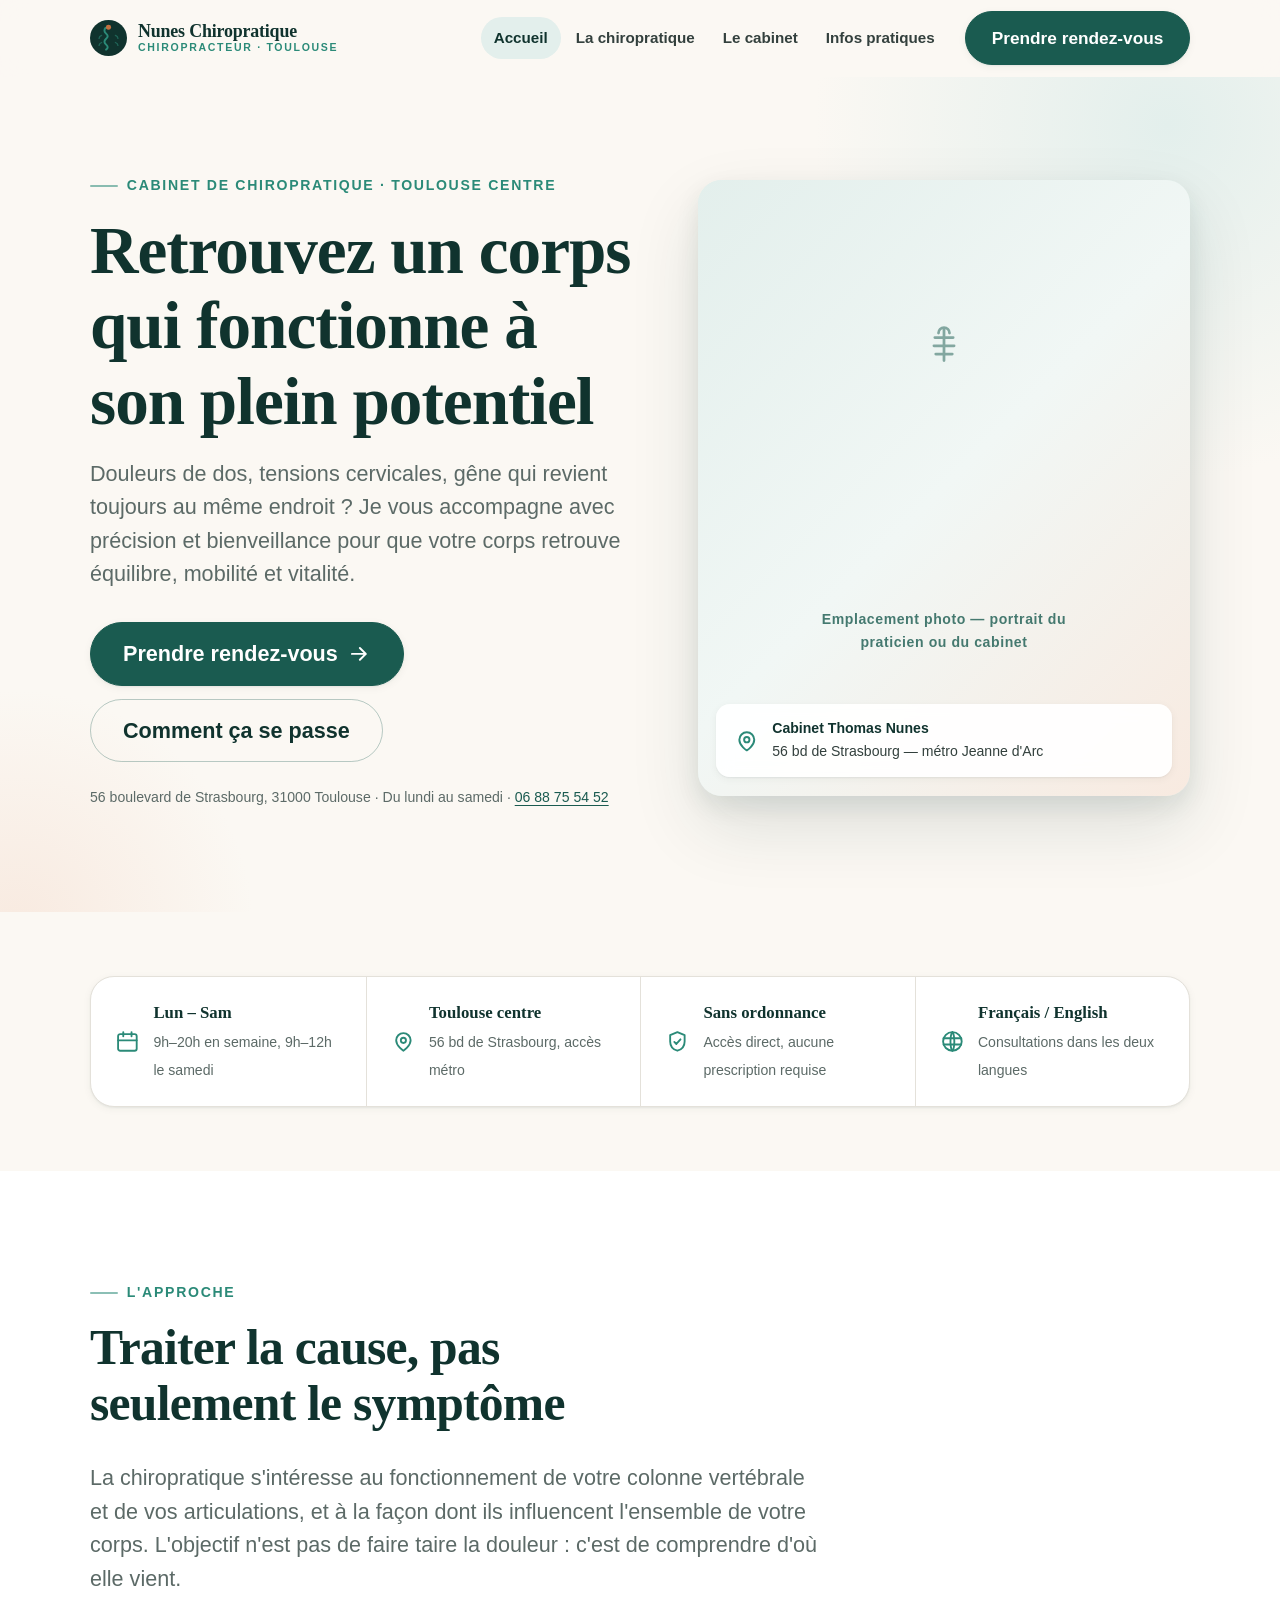
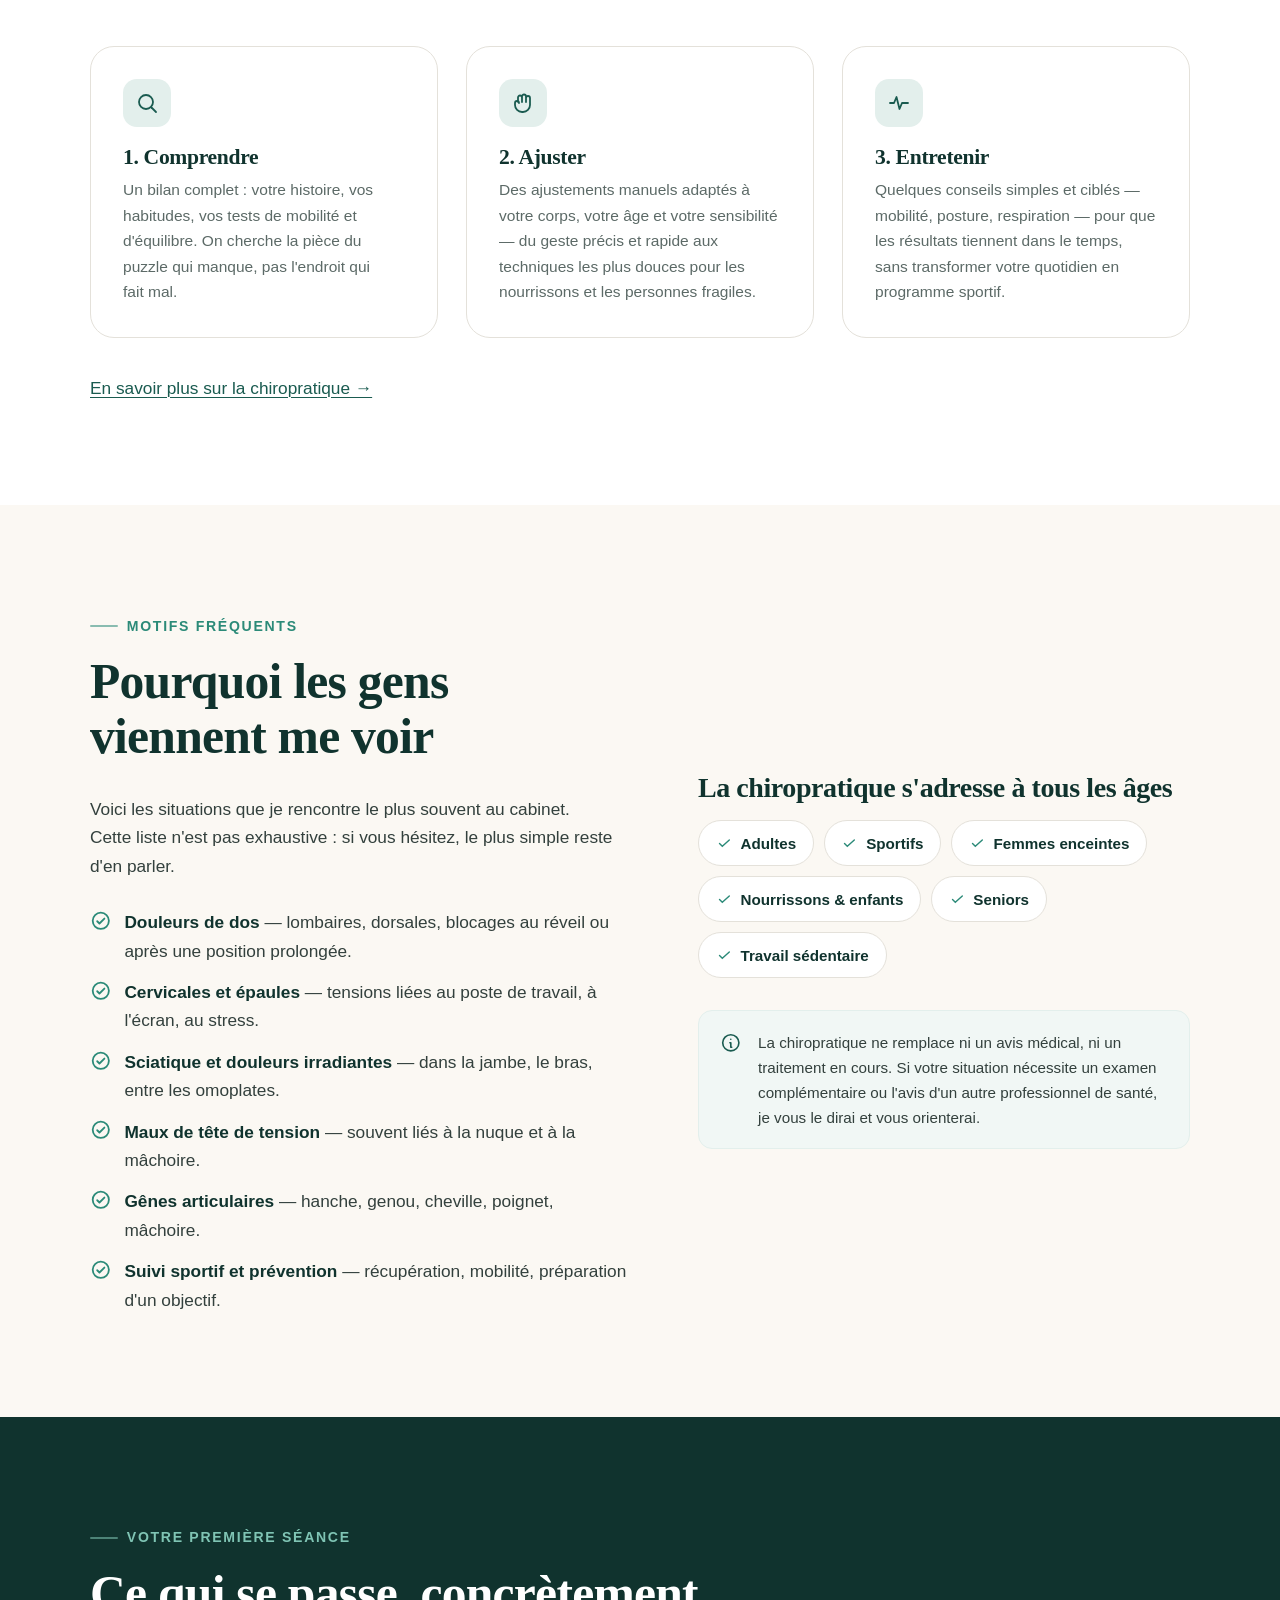
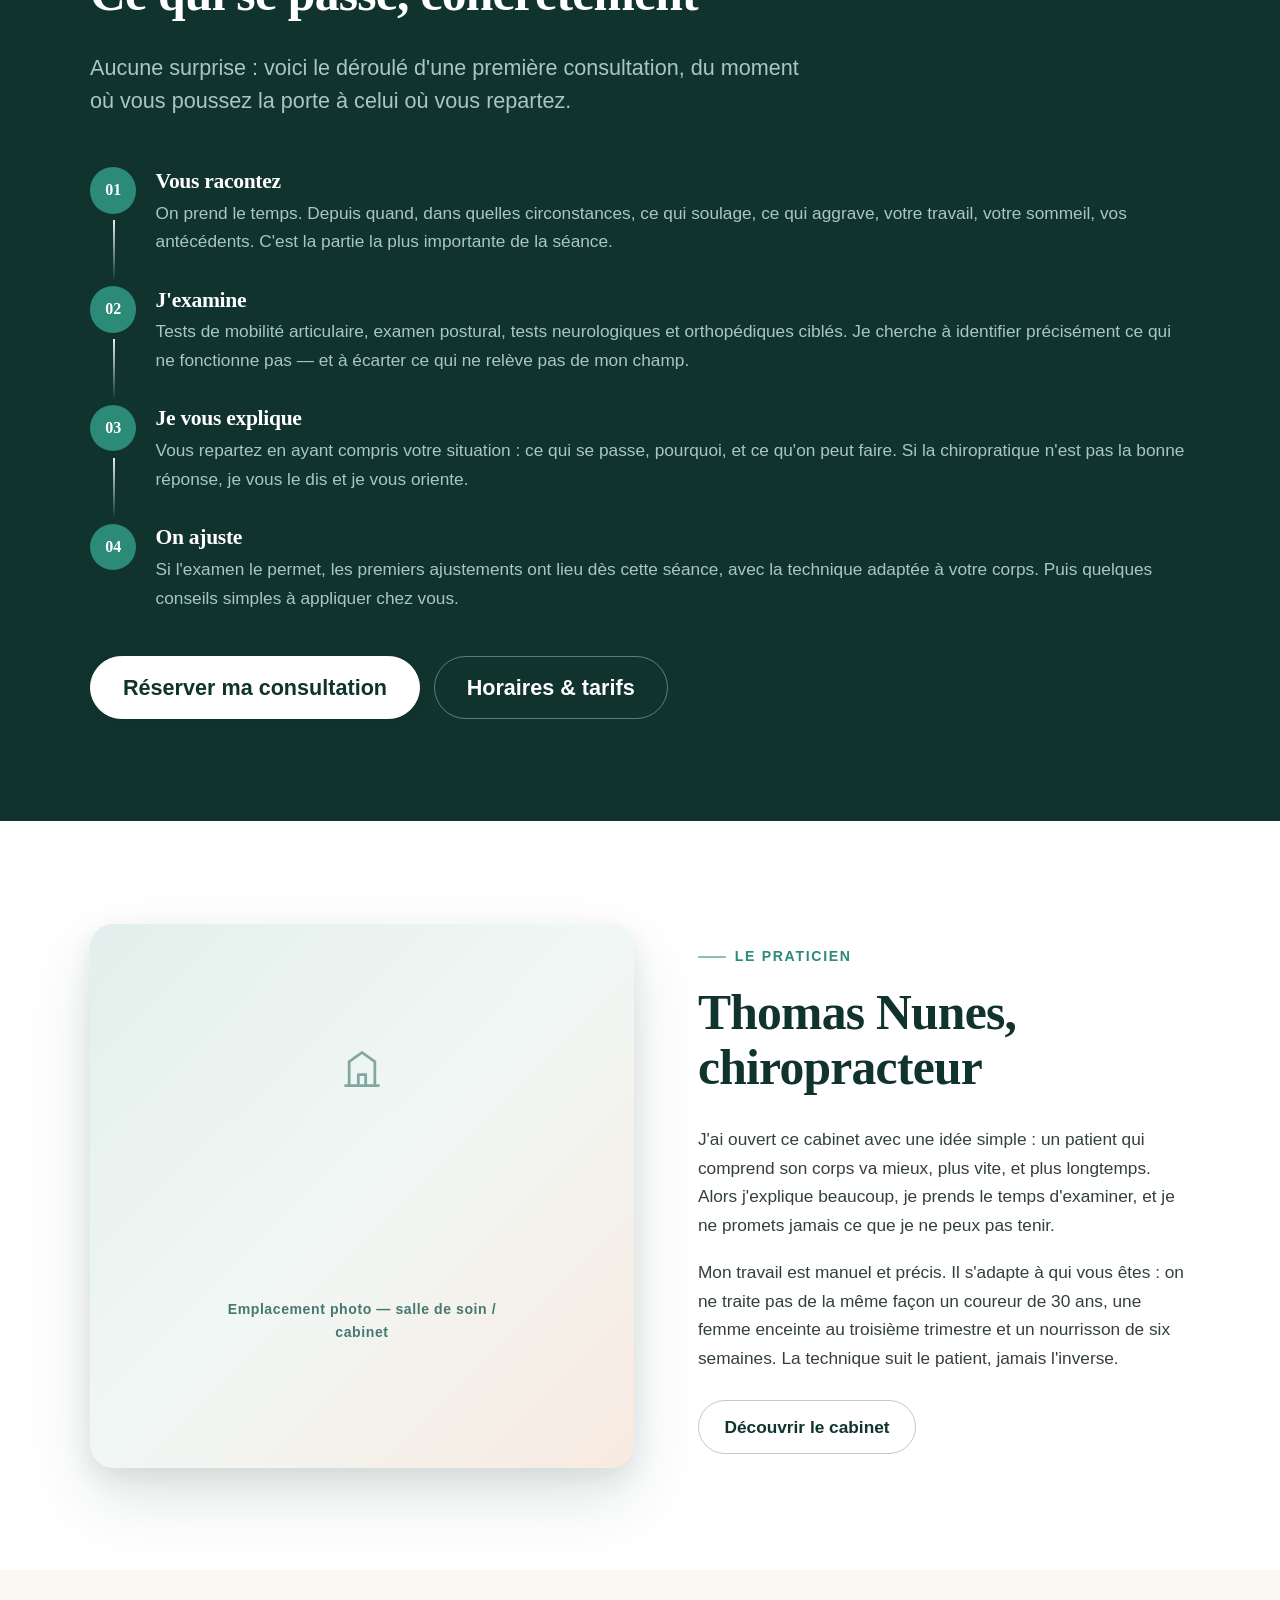
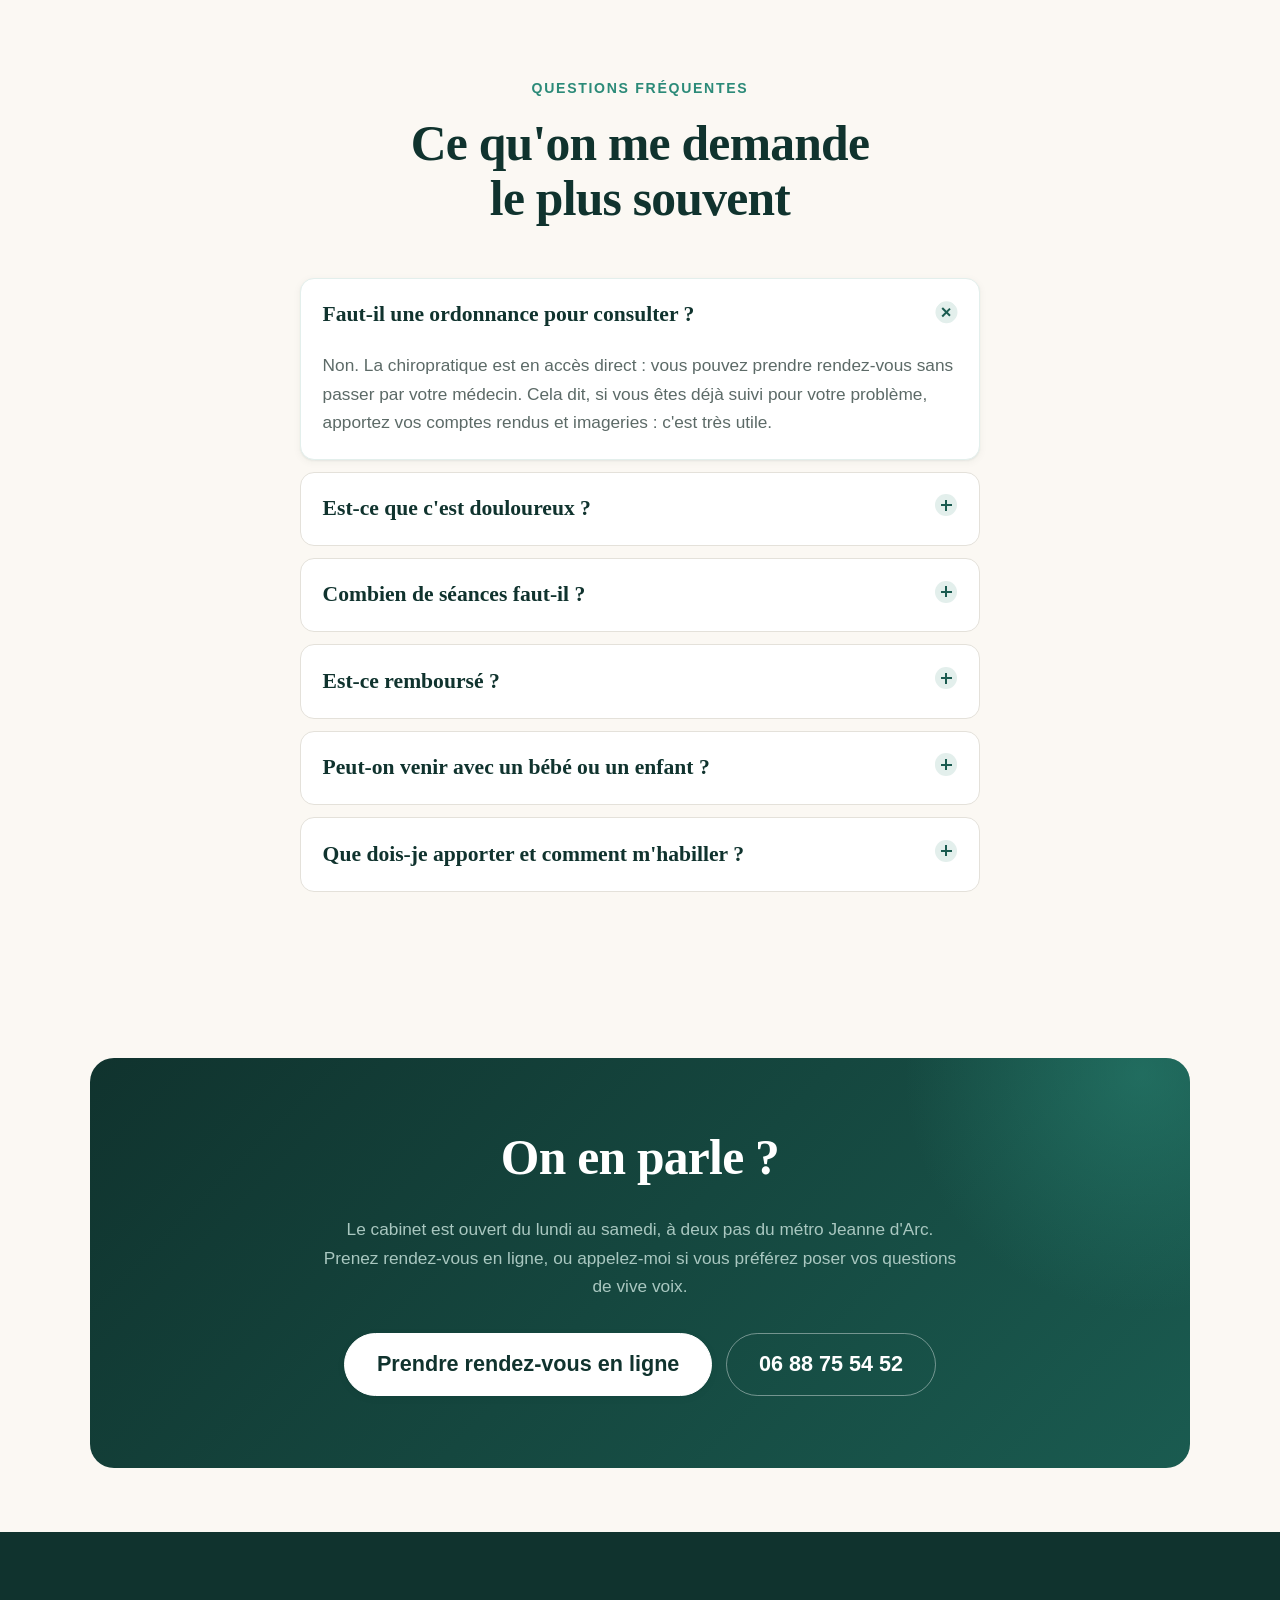
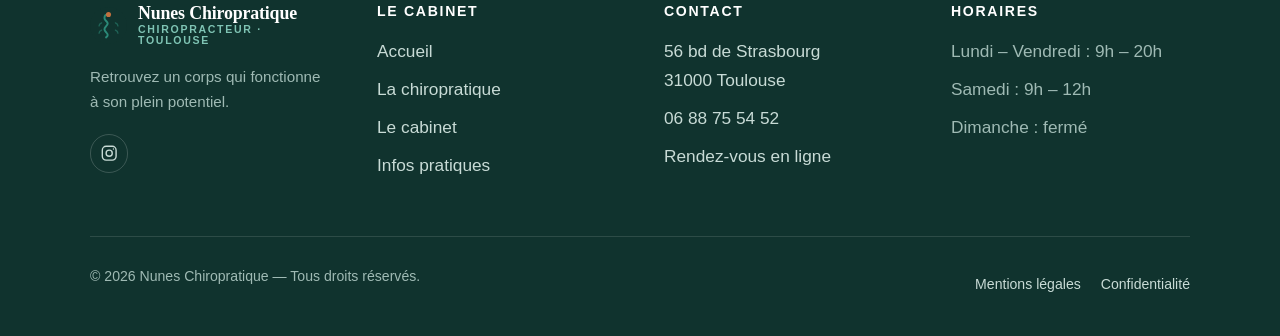
==== index.html @ 00eef047 "Fusionne le site vitrine et le tunnel de vente en un site unique Regroupe nuneschiropratique.fr (Wor" ====
<!DOCTYPE html>
<html lang="fr">
<head>
<meta charset="utf-8">
<meta name="viewport" content="width=device-width, initial-scale=1">
<title>Chiropracteur à Toulouse — Thomas Nunes | Nunes Chiropratique</title>
<meta name="description" content="Cabinet de chiropratique de Thomas Nunes, 56 boulevard de Strasbourg à Toulouse. Prise en charge du dos, du cou et des douleurs articulaires, avec précision et bienveillance. Rendez-vous du lundi au samedi.">
<link rel="canonical" href="https://nuneschiropratique.fr/">
<meta name="theme-color" content="#10332E">
<link rel="icon" href="/assets/img/favicon.svg" type="image/svg+xml">
<meta property="og:type" content="website">
<meta property="og:locale" content="fr_FR">
<meta property="og:site_name" content="Nunes Chiropratique">
<meta property="og:title" content="Chiropracteur à Toulouse — Thomas Nunes">
<meta property="og:description" content="Retrouvez un corps qui fonctionne à son plein potentiel. Cabinet de chiropratique à Toulouse, 56 boulevard de Strasbourg.">
<meta property="og:url" content="https://nuneschiropratique.fr/">
<link rel="stylesheet" href="/assets/css/site.css">
</head>
<body>
<a class="skip-link" href="#contenu">Aller au contenu</a>

<!-- ======================= EN-TETE (identique sur toutes les pages vitrine) ======================= -->
<header class="site-header">
  <div class="wrap site-header__inner">
    <a class="brand" href="/">
      <img class="brand__mark" src="/assets/img/logo.svg" alt="" width="37" height="37">
      <span class="brand__text">
        <span class="brand__name">Nunes Chiropratique</span>
        <span class="brand__role">Chiropracteur · Toulouse</span>
      </span>
    </a>

    <button class="nav-toggle" type="button" aria-expanded="false" aria-controls="nav-principal">
      <span class="nav-toggle__bars" aria-hidden="true"><span></span><span></span><span></span></span>
      Menu
    </button>

    <nav class="nav" id="nav-principal" aria-label="Navigation principale">
      <ul class="nav__list">
        <li><a class="nav__link" href="/" aria-current="page">Accueil</a></li>
        <li><a class="nav__link" href="/la-chiropratique/">La chiropratique</a></li>
        <li><a class="nav__link" href="/le-cabinet/">Le cabinet</a></li>
        <li><a class="nav__link" href="/infos-pratiques/">Infos pratiques</a></li>
      </ul>
      <a class="btn" href="https://www.doctolib.fr/chiropracteur/toulouse/thomas-nunes" target="_blank" rel="noopener">
        Prendre rendez-vous
      </a>
    </nav>
  </div>
</header>

<main id="contenu">

  <!-- ======================= HERO ======================= -->
  <section class="hero">
    <div class="wrap split">
      <div>
        <p class="eyebrow">Cabinet de chiropratique · Toulouse centre</p>
        <h1>Retrouvez un corps qui fonctionne à son plein potentiel</h1>
        <p class="lede">
          Douleurs de dos, tensions cervicales, gêne qui revient toujours au même endroit&nbsp;?
          Je vous accompagne avec précision et bienveillance pour que votre corps retrouve
          équilibre, mobilité et vitalité.
        </p>
        <div class="btn-row">
          <a class="btn btn--lg" href="https://www.doctolib.fr/chiropracteur/toulouse/thomas-nunes" target="_blank" rel="noopener">
            Prendre rendez-vous
            <svg viewBox="0 0 24 24" fill="none" stroke="currentColor" stroke-width="2" stroke-linecap="round" stroke-linejoin="round" aria-hidden="true"><path d="M5 12h14M13 6l6 6-6 6"/></svg>
          </a>
          <a class="btn btn--ghost btn--lg" href="#deroulement">Comment ça se passe</a>
        </div>
        <p style="margin-top:1.5rem;font-size:var(--step--1);color:var(--ink-500)">
          56&nbsp;boulevard de Strasbourg, 31000 Toulouse · Du lundi au samedi ·
          <a href="tel:+33688755452">06&nbsp;88&nbsp;75&nbsp;54&nbsp;52</a>
        </p>
      </div>

      <div class="hero__figure reveal">
        <!-- REMPLACER : photo du praticien ou du cabinet (format portrait 4/5, ~1000x1250px)
             <img src="/assets/img/thomas-nunes.jpg" alt="Thomas Nunes, chiropracteur à Toulouse" width="1000" height="1250"> -->
        <div class="ph">
          <svg viewBox="0 0 24 24" fill="none" stroke="currentColor" stroke-width="1.5" stroke-linecap="round" aria-hidden="true"><path d="M12 3v18M12 3a3 3 0 0 1 3 3M12 3a3 3 0 0 0-3 3M7 8.5h10M6.5 13h11M7.5 17.5h9"/></svg>
          <span>Emplacement photo — portrait du praticien ou du cabinet</span>
        </div>
        <div class="hero__badge">
          <svg viewBox="0 0 24 24" fill="none" stroke="currentColor" stroke-width="1.8" stroke-linecap="round" stroke-linejoin="round" aria-hidden="true"><path d="M12 21s-7-4.35-7-10a7 7 0 0 1 14 0c0 5.65-7 10-7 10z"/><circle cx="12" cy="11" r="2.5"/></svg>
          <span><strong>Cabinet Thomas Nunes</strong>56 bd de Strasbourg — métro Jeanne d'Arc</span>
        </div>
      </div>
    </div>
  </section>

  <!-- ======================= BANDEAU DE CONFIANCE ======================= -->
  <section class="section section--tight">
    <div class="wrap">
      <ul class="trust reveal">
        <li>
          <svg viewBox="0 0 24 24" fill="none" stroke="currentColor" stroke-width="1.8" stroke-linecap="round" stroke-linejoin="round" aria-hidden="true"><rect x="3" y="5" width="18" height="16" rx="2"/><path d="M8 3v4M16 3v4M3 11h18"/></svg>
          <div><b>Lun – Sam</b><span>9h–20h en semaine, 9h–12h le samedi</span></div>
        </li>
        <li>
          <svg viewBox="0 0 24 24" fill="none" stroke="currentColor" stroke-width="1.8" stroke-linecap="round" stroke-linejoin="round" aria-hidden="true"><path d="M12 21s-7-4.35-7-10a7 7 0 0 1 14 0c0 5.65-7 10-7 10z"/><circle cx="12" cy="11" r="2.5"/></svg>
          <div><b>Toulouse centre</b><span>56 bd de Strasbourg, accès métro</span></div>
        </li>
        <li>
          <svg viewBox="0 0 24 24" fill="none" stroke="currentColor" stroke-width="1.8" stroke-linecap="round" stroke-linejoin="round" aria-hidden="true"><path d="M12 3l7 3v6c0 4.5-3 7.8-7 9-4-1.2-7-4.5-7-9V6l7-3z"/><path d="M9 12.5l2 2 4-4.5"/></svg>
          <div><b>Sans ordonnance</b><span>Accès direct, aucune prescription requise</span></div>
        </li>
        <li>
          <svg viewBox="0 0 24 24" fill="none" stroke="currentColor" stroke-width="1.8" stroke-linecap="round" stroke-linejoin="round" aria-hidden="true"><circle cx="12" cy="12" r="9"/><path d="M3.5 9h17M3.5 15h17M12 3c2.5 3 2.5 15 0 18M12 3c-2.5 3-2.5 15 0 18"/></svg>
          <div><b>Français / English</b><span>Consultations dans les deux langues</span></div>
        </li>
      </ul>
    </div>
  </section>

  <!-- ======================= LA CHIROPRATIQUE ======================= -->
  <section class="section section--white">
    <div class="wrap">
      <div class="section-head">
        <p class="eyebrow">L'approche</p>
        <h2>Traiter la cause, pas seulement le symptôme</h2>
        <p class="lede">
          La chiropratique s'intéresse au fonctionnement de votre colonne vertébrale et de vos
          articulations, et à la façon dont ils influencent l'ensemble de votre corps. L'objectif
          n'est pas de faire taire la douleur&nbsp;: c'est de comprendre d'où elle vient.
        </p>
      </div>

      <div class="grid grid--3">
        <article class="card reveal">
          <div class="card__icon">
            <svg viewBox="0 0 24 24" fill="none" stroke="currentColor" stroke-width="1.8" stroke-linecap="round" stroke-linejoin="round" aria-hidden="true"><circle cx="11" cy="11" r="7"/><path d="M16.5 16.5L21 21"/></svg>
          </div>
          <h3>1. Comprendre</h3>
          <p>
            Un bilan complet&nbsp;: votre histoire, vos habitudes, vos tests de mobilité et
            d'équilibre. On cherche la pièce du puzzle qui manque, pas l'endroit qui fait mal.
          </p>
        </article>

        <article class="card reveal">
          <div class="card__icon">
            <svg viewBox="0 0 24 24" fill="none" stroke="currentColor" stroke-width="1.8" stroke-linecap="round" stroke-linejoin="round" aria-hidden="true"><path d="M7 11V6.5a2 2 0 0 1 4 0V11M11 11V5.5a2 2 0 0 1 4 0V11M15 11V7a2 2 0 0 1 4 0v7a7 7 0 0 1-7 7h-1a7 7 0 0 1-7-7v-2a2 2 0 0 1 4 0"/></svg>
          </div>
          <h3>2. Ajuster</h3>
          <p>
            Des ajustements manuels adaptés à votre corps, votre âge et votre sensibilité —
            du geste précis et rapide aux techniques les plus douces pour les nourrissons
            et les personnes fragiles.
          </p>
        </article>

        <article class="card reveal">
          <div class="card__icon">
            <svg viewBox="0 0 24 24" fill="none" stroke="currentColor" stroke-width="1.8" stroke-linecap="round" stroke-linejoin="round" aria-hidden="true"><path d="M3 12h4l2.5-6 3 12 2.5-6h6"/></svg>
          </div>
          <h3>3. Entretenir</h3>
          <p>
            Quelques conseils simples et ciblés — mobilité, posture, respiration — pour que les
            résultats tiennent dans le temps, sans transformer votre quotidien en programme sportif.
          </p>
        </article>
      </div>

      <p style="margin-top:2.25rem">
        <a href="/la-chiropratique/">En savoir plus sur la chiropratique →</a>
      </p>
    </div>
  </section>

  <!-- ======================= MOTIFS DE CONSULTATION ======================= -->
  <section class="section">
    <div class="wrap split">
      <div>
        <p class="eyebrow">Motifs fréquents</p>
        <h2>Pourquoi les gens viennent me voir</h2>
        <p>
          Voici les situations que je rencontre le plus souvent au cabinet. Cette liste n'est pas
          exhaustive&nbsp;: si vous hésitez, le plus simple reste d'en parler.
        </p>
        <ul class="checks" style="margin-top:1.75rem">
          <li>
            <svg viewBox="0 0 24 24" fill="none" stroke="currentColor" stroke-width="2" stroke-linecap="round" stroke-linejoin="round" aria-hidden="true"><circle cx="12" cy="12" r="9"/><path d="M8 12.5l2.5 2.5L16 9.5"/></svg>
            <span><strong>Douleurs de dos</strong> — lombaires, dorsales, blocages au réveil ou après une position prolongée.</span>
          </li>
          <li>
            <svg viewBox="0 0 24 24" fill="none" stroke="currentColor" stroke-width="2" stroke-linecap="round" stroke-linejoin="round" aria-hidden="true"><circle cx="12" cy="12" r="9"/><path d="M8 12.5l2.5 2.5L16 9.5"/></svg>
            <span><strong>Cervicales et épaules</strong> — tensions liées au poste de travail, à l'écran, au stress.</span>
          </li>
          <li>
            <svg viewBox="0 0 24 24" fill="none" stroke="currentColor" stroke-width="2" stroke-linecap="round" stroke-linejoin="round" aria-hidden="true"><circle cx="12" cy="12" r="9"/><path d="M8 12.5l2.5 2.5L16 9.5"/></svg>
            <span><strong>Sciatique et douleurs irradiantes</strong> — dans la jambe, le bras, entre les omoplates.</span>
          </li>
          <li>
            <svg viewBox="0 0 24 24" fill="none" stroke="currentColor" stroke-width="2" stroke-linecap="round" stroke-linejoin="round" aria-hidden="true"><circle cx="12" cy="12" r="9"/><path d="M8 12.5l2.5 2.5L16 9.5"/></svg>
            <span><strong>Maux de tête de tension</strong> — souvent liés à la nuque et à la mâchoire.</span>
          </li>
          <li>
            <svg viewBox="0 0 24 24" fill="none" stroke="currentColor" stroke-width="2" stroke-linecap="round" stroke-linejoin="round" aria-hidden="true"><circle cx="12" cy="12" r="9"/><path d="M8 12.5l2.5 2.5L16 9.5"/></svg>
            <span><strong>Gênes articulaires</strong> — hanche, genou, cheville, poignet, mâchoire.</span>
          </li>
          <li>
            <svg viewBox="0 0 24 24" fill="none" stroke="currentColor" stroke-width="2" stroke-linecap="round" stroke-linejoin="round" aria-hidden="true"><circle cx="12" cy="12" r="9"/><path d="M8 12.5l2.5 2.5L16 9.5"/></svg>
            <span><strong>Suivi sportif et prévention</strong> — récupération, mobilité, préparation d'un objectif.</span>
          </li>
        </ul>
      </div>

      <div>
        <h3>La chiropratique s'adresse à tous les âges</h3>
        <ul class="pills" style="margin-bottom:2rem">
          <li><svg viewBox="0 0 24 24" fill="none" stroke="currentColor" stroke-width="2" stroke-linecap="round" aria-hidden="true"><path d="M5 12l4 4L19 7"/></svg>Adultes</li>
          <li><svg viewBox="0 0 24 24" fill="none" stroke="currentColor" stroke-width="2" stroke-linecap="round" aria-hidden="true"><path d="M5 12l4 4L19 7"/></svg>Sportifs</li>
          <li><svg viewBox="0 0 24 24" fill="none" stroke="currentColor" stroke-width="2" stroke-linecap="round" aria-hidden="true"><path d="M5 12l4 4L19 7"/></svg>Femmes enceintes</li>
          <li><svg viewBox="0 0 24 24" fill="none" stroke="currentColor" stroke-width="2" stroke-linecap="round" aria-hidden="true"><path d="M5 12l4 4L19 7"/></svg>Nourrissons &amp; enfants</li>
          <li><svg viewBox="0 0 24 24" fill="none" stroke="currentColor" stroke-width="2" stroke-linecap="round" aria-hidden="true"><path d="M5 12l4 4L19 7"/></svg>Seniors</li>
          <li><svg viewBox="0 0 24 24" fill="none" stroke="currentColor" stroke-width="2" stroke-linecap="round" aria-hidden="true"><path d="M5 12l4 4L19 7"/></svg>Travail sédentaire</li>
        </ul>

        <div class="note">
          <svg viewBox="0 0 24 24" fill="none" stroke="currentColor" stroke-width="1.8" stroke-linecap="round" stroke-linejoin="round" aria-hidden="true"><circle cx="12" cy="12" r="9"/><path d="M12 8h.01M11 12h1v5h1"/></svg>
          <div>
            <p>
              La chiropratique ne remplace ni un avis médical, ni un traitement en cours.
              Si votre situation nécessite un examen complémentaire ou l'avis d'un autre
              professionnel de santé, je vous le dirai et vous orienterai.
            </p>
          </div>
        </div>
      </div>
    </div>
  </section>

  <!-- ======================= DEROULEMENT ======================= -->
  <section class="section section--brand" id="deroulement">
    <div class="wrap">
      <div class="section-head">
        <p class="eyebrow">Votre première séance</p>
        <h2>Ce qui se passe, concrètement</h2>
        <p class="lede">
          Aucune surprise&nbsp;: voici le déroulé d'une première consultation, du moment où vous
          poussez la porte à celui où vous repartez.
        </p>
      </div>

      <ol class="steps reveal">
        <li>
          <h3>Vous racontez</h3>
          <p>
            On prend le temps. Depuis quand, dans quelles circonstances, ce qui soulage, ce qui
            aggrave, votre travail, votre sommeil, vos antécédents. C'est la partie la plus
            importante de la séance.
          </p>
        </li>
        <li>
          <h3>J'examine</h3>
          <p>
            Tests de mobilité articulaire, examen postural, tests neurologiques et
            orthopédiques ciblés. Je cherche à identifier précisément ce qui ne fonctionne pas —
            et à écarter ce qui ne relève pas de mon champ.
          </p>
        </li>
        <li>
          <h3>Je vous explique</h3>
          <p>
            Vous repartez en ayant compris votre situation&nbsp;: ce qui se passe, pourquoi, et
            ce qu'on peut faire. Si la chiropratique n'est pas la bonne réponse, je vous le dis
            et je vous oriente.
          </p>
        </li>
        <li>
          <h3>On ajuste</h3>
          <p>
            Si l'examen le permet, les premiers ajustements ont lieu dès cette séance,
            avec la technique adaptée à votre corps. Puis quelques conseils simples à
            appliquer chez vous.
          </p>
        </li>
      </ol>

      <div class="btn-row" style="margin-top:2.75rem">
        <a class="btn btn--light btn--lg" href="https://www.doctolib.fr/chiropracteur/toulouse/thomas-nunes" target="_blank" rel="noopener">Réserver ma consultation</a>
        <a class="btn btn--ghost btn--lg" href="/infos-pratiques/" style="--btn-fg:#fff;--btn-border:rgba(255,255,255,.35)">Horaires &amp; tarifs</a>
      </div>
    </div>
  </section>

  <!-- ======================= LE PRATICIEN ======================= -->
  <section class="section section--white">
    <div class="wrap split split--reverse">
      <div>
        <p class="eyebrow">Le praticien</p>
        <h2>Thomas Nunes, chiropracteur</h2>
        <p>
          J'ai ouvert ce cabinet avec une idée simple&nbsp;: un patient qui comprend son corps
          va mieux, plus vite, et plus longtemps. Alors j'explique beaucoup, je prends le temps
          d'examiner, et je ne promets jamais ce que je ne peux pas tenir.
        </p>
        <p>
          Mon travail est manuel et précis. Il s'adapte à qui vous êtes&nbsp;: on ne traite pas de
          la même façon un coureur de 30&nbsp;ans, une femme enceinte au troisième trimestre et un
          nourrisson de six semaines. La technique suit le patient, jamais l'inverse.
        </p>
        <!-- A COMPLETER : ajoutez ici votre parcours réel (école, année de diplôme,
             formations complémentaires, spécialisations). Volontairement laissé vide :
             mieux vaut aucune mention qu'une mention approximative. -->
        <div class="btn-row" style="margin-top:1.75rem">
          <a class="btn btn--ghost" href="/le-cabinet/">Découvrir le cabinet</a>
        </div>
      </div>

      <div class="hero__figure reveal" style="aspect-ratio:1/1">
        <!-- REMPLACER : photo du cabinet (format carré, ~1000x1000px) -->
        <div class="ph">
          <svg viewBox="0 0 24 24" fill="none" stroke="currentColor" stroke-width="1.5" stroke-linecap="round" stroke-linejoin="round" aria-hidden="true"><path d="M3 21h18M5 21V8l7-5 7 5v13M10 21v-6h4v6"/></svg>
          <span>Emplacement photo — salle de soin / cabinet</span>
        </div>
      </div>
    </div>
  </section>

  <!--
  ========================================================================
  TEMOIGNAGES — SECTION PRETE, VOLONTAIREMENT DESACTIVEE
  ------------------------------------------------------------------------
  Aucun témoignage n'a été inventé. Pour l'activer :
    1. retirez ce commentaire (la ligne ci-dessus et celle de fermeture) ;
    2. remplacez chaque citation par un avis réel (Doctolib, Google, e-mail
       patient), avec l'accord de la personne et son prénom seul.
  Rappel : publier de faux avis est interdit (art. L121-4 du Code de la
  consommation) et sanctionné par la DGCCRF.
  ========================================================================
  <section class="section section--soft">
    <div class="wrap">
      <div class="section-head section-head--center">
        <p class="eyebrow">Ils en parlent</p>
        <h2>Ce que disent mes patients</h2>
      </div>
      <div class="grid grid--3">
        <figure class="quote reveal">
          <div class="quote__stars" aria-label="5 étoiles sur 5">
            <svg viewBox="0 0 24 24" fill="currentColor" aria-hidden="true"><path d="M12 2l3 6.5 7 .9-5 4.8 1.2 7L12 17.8 5.8 21.2 7 14.2 2 9.4l7-.9L12 2z"/></svg>
            <svg viewBox="0 0 24 24" fill="currentColor" aria-hidden="true"><path d="M12 2l3 6.5 7 .9-5 4.8 1.2 7L12 17.8 5.8 21.2 7 14.2 2 9.4l7-.9L12 2z"/></svg>
            <svg viewBox="0 0 24 24" fill="currentColor" aria-hidden="true"><path d="M12 2l3 6.5 7 .9-5 4.8 1.2 7L12 17.8 5.8 21.2 7 14.2 2 9.4l7-.9L12 2z"/></svg>
            <svg viewBox="0 0 24 24" fill="currentColor" aria-hidden="true"><path d="M12 2l3 6.5 7 .9-5 4.8 1.2 7L12 17.8 5.8 21.2 7 14.2 2 9.4l7-.9L12 2z"/></svg>
            <svg viewBox="0 0 24 24" fill="currentColor" aria-hidden="true"><path d="M12 2l3 6.5 7 .9-5 4.8 1.2 7L12 17.8 5.8 21.2 7 14.2 2 9.4l7-.9L12 2z"/></svg>
          </div>
          <blockquote>Collez ici un avis réel, mot pour mot.</blockquote>
          <figcaption><b>Prénom</b>Motif de consultation</figcaption>
        </figure>
      </div>
    </div>
  </section>
  -->

  <!-- ======================= FAQ ======================= -->
  <section class="section">
    <div class="wrap wrap--narrow">
      <div class="section-head section-head--center">
        <p class="eyebrow">Questions fréquentes</p>
        <h2>Ce qu'on me demande le plus souvent</h2>
      </div>

      <div class="faq" data-accordion>
        <details open>
          <summary>Faut-il une ordonnance pour consulter&nbsp;?</summary>
          <div class="faq__body">
            <p>
              Non. La chiropratique est en accès direct&nbsp;: vous pouvez prendre rendez-vous
              sans passer par votre médecin. Cela dit, si vous êtes déjà suivi pour votre
              problème, apportez vos comptes rendus et imageries&nbsp;: c'est très utile.
            </p>
          </div>
        </details>

        <details>
          <summary>Est-ce que c'est douloureux&nbsp;?</summary>
          <div class="faq__body">
            <p>
              Un ajustement n'est pas censé être douloureux. Le «&nbsp;craquement&nbsp;» que
              certains entendent est un phénomène gazeux articulaire, sans gravité — et il n'est
              pas indispensable&nbsp;: il existe des techniques sans bruit ni mouvement rapide.
            </p>
            <p>
              Dans les 24 à 48&nbsp;heures qui suivent une première séance, il est possible de
              ressentir des courbatures légères, comme après une séance de sport. C'est habituel
              et transitoire.
            </p>
          </div>
        </details>

        <details>
          <summary>Combien de séances faut-il&nbsp;?</summary>
          <div class="faq__body">
            <p>
              Cela dépend entièrement de votre situation&nbsp;: depuis combien de temps le
              problème est là, sa nature, votre mode de vie. Je préfère vous donner une estimation
              honnête <em>après</em> l'examen plutôt qu'un chiffre avant de vous avoir vu — et je
              vous dirai aussi quand vous n'avez plus besoin de revenir.
            </p>
          </div>
        </details>

        <details>
          <summary>Est-ce remboursé&nbsp;?</summary>
          <div class="faq__body">
            <p>
              Les consultations de chiropratique ne sont pas prises en charge par l'Assurance
              Maladie. En revanche, un grand nombre de mutuelles proposent un forfait annuel pour
              les soins de chiropratique&nbsp;: vérifiez votre contrat, une facture vous sera
              remise à chaque séance.
            </p>
          </div>
        </details>

        <details>
          <summary>Peut-on venir avec un bébé ou un enfant&nbsp;?</summary>
          <div class="faq__body">
            <p>
              Oui. Les techniques employées chez le nourrisson et l'enfant sont très douces —
              une pression comparable à celle que l'on exerce pour tester la maturité d'un fruit.
              Elles n'ont rien à voir avec ce que l'on imagine d'un ajustement chez l'adulte.
            </p>
          </div>
        </details>

        <details>
          <summary>Que dois-je apporter et comment m'habiller&nbsp;?</summary>
          <div class="faq__body">
            <p>
              Une tenue souple et confortable dans laquelle vous pouvez bouger librement. Pensez
              à apporter vos imageries (radios, IRM, scanner) et comptes rendus s'il y en a, ainsi
              que la liste de vos traitements en cours.
            </p>
          </div>
        </details>
      </div>
    </div>
  </section>

  <!-- ======================= CTA FINAL ======================= -->
  <section class="section section--tight">
    <div class="wrap">
      <div class="cta-band reveal">
        <h2>On en parle&nbsp;?</h2>
        <p>
          Le cabinet est ouvert du lundi au samedi, à deux pas du métro Jeanne d'Arc.
          Prenez rendez-vous en ligne, ou appelez-moi si vous préférez poser vos questions
          de vive voix.
        </p>
        <div class="btn-row">
          <a class="btn btn--light btn--lg" href="https://www.doctolib.fr/chiropracteur/toulouse/thomas-nunes" target="_blank" rel="noopener">Prendre rendez-vous en ligne</a>
          <a class="btn btn--ghost btn--lg" href="tel:+33688755452" style="--btn-fg:#fff;--btn-border:rgba(255,255,255,.4)">06 88 75 54 52</a>
        </div>
      </div>
    </div>
  </section>

</main>

<!-- ======================= PIED DE PAGE (identique sur toutes les pages vitrine) ======================= -->
<footer class="site-footer">
  <div class="wrap">
    <div class="footer-grid">
      <div>
        <div class="brand" style="margin-bottom:1.1rem">
          <img class="brand__mark" src="/assets/img/logo.svg" alt="" width="37" height="37">
          <span class="brand__text">
            <span class="brand__name">Nunes Chiropratique</span>
            <span class="brand__role">Chiropracteur · Toulouse</span>
          </span>
        </div>
        <p>Retrouvez un corps qui fonctionne à son plein potentiel.</p>
        <div class="social" style="margin-top:1.25rem">
          <a href="https://www.instagram.com/nuneschiropratique/" target="_blank" rel="noopener" aria-label="Instagram">
            <svg viewBox="0 0 24 24" fill="none" stroke="currentColor" stroke-width="1.8" stroke-linecap="round" aria-hidden="true"><rect x="3" y="3" width="18" height="18" rx="5"/><circle cx="12" cy="12" r="4"/><path d="M17.5 6.5h.01"/></svg>
          </a>
        </div>
      </div>

      <div>
        <h4>Le cabinet</h4>
        <ul>
          <li><a href="/">Accueil</a></li>
          <li><a href="/la-chiropratique/">La chiropratique</a></li>
          <li><a href="/le-cabinet/">Le cabinet</a></li>
          <li><a href="/infos-pratiques/">Infos pratiques</a></li>
        </ul>
      </div>

      <div>
        <h4>Contact</h4>
        <ul>
          <li><a href="https://maps.google.com/?q=56+boulevard+de+Strasbourg+31000+Toulouse" target="_blank" rel="noopener">56 bd de Strasbourg<br>31000 Toulouse</a></li>
          <li><a href="tel:+33688755452">06 88 75 54 52</a></li>
          <li><a href="https://www.doctolib.fr/chiropracteur/toulouse/thomas-nunes" target="_blank" rel="noopener">Rendez-vous en ligne</a></li>
        </ul>
      </div>

      <div>
        <h4>Horaires</h4>
        <ul>
          <li>Lundi – Vendredi&nbsp;: 9h – 20h</li>
          <li>Samedi&nbsp;: 9h – 12h</li>
          <li>Dimanche&nbsp;: fermé</li>
        </ul>
      </div>
    </div>

    <div class="footer-bottom">
      <p>© <span data-year>2026</span> Nunes Chiropratique — Tous droits réservés.</p>
      <ul>
        <li><a href="/mentions-legales/">Mentions légales</a></li>
        <li><a href="/confidentialite/">Confidentialité</a></li>
      </ul>
    </div>
  </div>
</footer>

<script src="/assets/js/site.js" defer></script>

<!-- Donnees structurees : aide Google a afficher adresse, horaires et telephone -->
<script type="application/ld+json">
{
  "@context": "https://schema.org",
  "@type": "Chiropractic",
  "name": "Cabinet Chiropratique Thomas Nunes",
  "url": "https://nuneschiropratique.fr/",
  "image": "https://nuneschiropratique.fr/assets/img/logo.svg",
  "telephone": "+33688755452",
  "priceRange": "€€",
  "address": {
    "@type": "PostalAddress",
    "streetAddress": "56 boulevard de Strasbourg",
    "postalCode": "31000",
    "addressLocality": "Toulouse",
    "addressCountry": "FR"
  },
  "availableLanguage": ["fr", "en"],
  "sameAs": ["https://www.instagram.com/nuneschiropratique/"],
  "openingHoursSpecification": [
    {
      "@type": "OpeningHoursSpecification",
      "dayOfWeek": ["Monday", "Tuesday", "Wednesday", "Thursday", "Friday"],
      "opens": "09:00",
      "closes": "20:00"
    },
    {
      "@type": "OpeningHoursSpecification",
      "dayOfWeek": "Saturday",
      "opens": "09:00",
      "closes": "12:00"
    }
  ]
}
</script>
</body>
</html>
---- assets/css/site.css ----
/* ==========================================================================
   Nunes Chiropratique — Design system
   --------------------------------------------------------------------------
   TOUTES LES COULEURS DE LA MARQUE SONT DEFINIES ICI, DANS :root.
   Pour changer l'identite du site, modifiez uniquement les 4 variables
   marquees "MARQUE" ci-dessous : tout le site (vitrine + tunnel) suit.
   ========================================================================== */

:root {
  /* ---- MARQUE : les 4 couleurs a ajuster ---- */
  --brand-900: #10332E;   /* vert-petrole profond : aplats sombres, footer */
  --brand-700: #1A5B50;   /* vert principal : titres, boutons, liens      */
  --brand-500: #2B8A78;   /* vert clair : survols, accents graphiques     */
  --accent-500: #C2703F;  /* terracotta : CTA secondaires, soulignements  */

  /* ---- Derives (calcules a partir de la marque, ne pas toucher) ---- */
  --brand-100: #E3EFEC;
  --brand-050: #F1F7F5;
  --accent-100: #F8EAE0;

  /* ---- Neutres ---- */
  --ink-900: #111C1A;
  --ink-700: #33403D;
  --ink-500: #5C6A67;
  --ink-300: #97A3A0;
  --line: #E4E1DA;
  --surface: #FFFFFF;
  --surface-alt: #FBF8F3;   /* creme chaude : fond de page */
  --surface-sunk: #F4EFE7;

  /* ---- Typographie ---- */
  --font-display: ui-serif, "Iowan Old Style", "Palatino Linotype", Palatino, Georgia, "Times New Roman", serif;
  --font-body: -apple-system, BlinkMacSystemFont, "Segoe UI", Roboto, "Helvetica Neue", Arial, sans-serif;

  --step--1: clamp(0.83rem, 0.81rem + 0.1vw, 0.88rem);
  --step-0:  clamp(1rem, 0.97rem + 0.15vw, 1.08rem);
  --step-1:  clamp(1.17rem, 1.1rem + 0.35vw, 1.35rem);
  --step-2:  clamp(1.38rem, 1.24rem + 0.68vw, 1.75rem);
  --step-3:  clamp(1.62rem, 1.38rem + 1.2vw, 2.3rem);
  --step-4:  clamp(1.95rem, 1.5rem + 2.2vw, 3.1rem);
  --step-5:  clamp(2.3rem, 1.55rem + 3.6vw, 4.2rem);

  /* ---- Espacements / formes ---- */
  --gutter: clamp(1.15rem, 4vw, 2.5rem);
  --wrap: 1180px;
  --wrap-narrow: 760px;
  --radius: 14px;
  --radius-lg: 24px;
  --radius-pill: 999px;
  --shadow-sm: 0 1px 2px rgba(16, 51, 46, .06), 0 2px 8px rgba(16, 51, 46, .05);
  --shadow-md: 0 4px 12px rgba(16, 51, 46, .07), 0 14px 34px rgba(16, 51, 46, .08);
  --shadow-lg: 0 10px 24px rgba(16, 51, 46, .09), 0 30px 70px rgba(16, 51, 46, .12);
  --ease: cubic-bezier(.22, .61, .36, 1);

  color-scheme: light;
}

/* ==========================================================================
   Base
   ========================================================================== */

*, *::before, *::after { box-sizing: border-box; }

html {
  -webkit-text-size-adjust: 100%;
  scroll-behavior: smooth;
  scroll-padding-top: 6rem;
}

body {
  margin: 0;
  background: var(--surface-alt);
  color: var(--ink-700);
  font-family: var(--font-body);
  font-size: var(--step-0);
  line-height: 1.65;
  -webkit-font-smoothing: antialiased;
  text-rendering: optimizeLegibility;
  overflow-x: hidden;
}

h1, h2, h3, h4 {
  font-family: var(--font-display);
  color: var(--brand-900);
  font-weight: 600;
  line-height: 1.12;
  letter-spacing: -0.015em;
  margin: 0 0 .6em;
  text-wrap: balance;
}

h1 { font-size: var(--step-5); }
h2 { font-size: var(--step-4); }
h3 { font-size: var(--step-2); }
h4 { font-size: var(--step-1); }

p { margin: 0 0 1.1em; text-wrap: pretty; }
p:last-child { margin-bottom: 0; }

a { color: var(--brand-700); text-decoration-thickness: 1px; text-underline-offset: 3px; }
a:hover { color: var(--brand-500); }

img, svg, video { max-width: 100%; height: auto; display: block; }
ul, ol { margin: 0 0 1.1em; padding-left: 1.25em; }
li + li { margin-top: .4em; }
strong { color: var(--brand-900); font-weight: 650; }
hr { border: 0; border-top: 1px solid var(--line); margin: 2.5rem 0; }

:focus-visible {
  outline: 3px solid var(--brand-500);
  outline-offset: 3px;
  border-radius: 4px;
}

::selection { background: var(--brand-100); color: var(--brand-900); }

.skip-link {
  position: absolute; left: 50%; top: 0; transform: translate(-50%, -120%);
  background: var(--brand-900); color: #fff; padding: .7rem 1.2rem;
  border-radius: 0 0 var(--radius) var(--radius); z-index: 200;
  text-decoration: none; font-weight: 600;
}
.skip-link:focus { transform: translate(-50%, 0); color: #fff; }

.visually-hidden {
  position: absolute !important; width: 1px; height: 1px;
  padding: 0; margin: -1px; overflow: hidden;
  clip: rect(0 0 0 0); white-space: nowrap; border: 0;
}

/* ==========================================================================
   Layout
   ========================================================================== */

.wrap { width: 100%; max-width: var(--wrap); margin-inline: auto; padding-inline: var(--gutter); }
.wrap--narrow { max-width: var(--wrap-narrow); }

.section { padding-block: clamp(3.5rem, 8vw, 7rem); }
.section--tight { padding-block: clamp(2.5rem, 5vw, 4rem); }
.section--white { background: var(--surface); }
.section--sunk { background: var(--surface-sunk); }
.section--brand { background: var(--brand-900); color: #D9E7E3; }
.section--brand h2, .section--brand h3 { color: #fff; }
.section--soft { background: var(--brand-050); }

.section-head { max-width: 46rem; margin-bottom: clamp(2rem, 4vw, 3.25rem); }
.section-head--center { margin-inline: auto; text-align: center; }

.eyebrow {
  display: inline-flex; align-items: center; gap: .55rem;
  font-family: var(--font-body);
  font-size: var(--step--1); font-weight: 650;
  letter-spacing: .12em; text-transform: uppercase;
  color: var(--brand-500); margin: 0 0 1rem;
}
.eyebrow::before {
  content: ""; width: 1.75rem; height: 2px; border-radius: 2px;
  background: currentColor; opacity: .55;
}
.section-head--center .eyebrow::before { display: none; }
.section--brand .eyebrow { color: #7FC4B4; }

.lede { font-size: var(--step-1); color: var(--ink-500); line-height: 1.55; }
.section--brand .lede { color: #A9C7C0; }

.grid { display: grid; gap: clamp(1rem, 2.5vw, 1.75rem); }
.grid--2 { grid-template-columns: repeat(auto-fit, minmax(min(100%, 20rem), 1fr)); }
.grid--3 { grid-template-columns: repeat(auto-fit, minmax(min(100%, 17rem), 1fr)); }
.grid--4 { grid-template-columns: repeat(auto-fit, minmax(min(100%, 13rem), 1fr)); }

.split {
  display: grid; gap: clamp(2rem, 5vw, 4.5rem);
  grid-template-columns: 1fr; align-items: center;
}
@media (min-width: 62rem) {
  .split { grid-template-columns: 1.05fr .95fr; }
  .split--reverse > :first-child { order: 2; }
}

/* ==========================================================================
   Boutons
   ========================================================================== */

.btn {
  --btn-bg: var(--brand-700);
  --btn-fg: #fff;
  --btn-border: var(--brand-700);
  display: inline-flex; align-items: center; justify-content: center; gap: .6rem;
  padding: .95rem 1.6rem;
  background: var(--btn-bg); color: var(--btn-fg);
  border: 1.5px solid var(--btn-border); border-radius: var(--radius-pill);
  font: inherit; font-weight: 650; line-height: 1.2;
  text-decoration: none; cursor: pointer;
  transition: transform .18s var(--ease), box-shadow .18s var(--ease),
              background-color .18s var(--ease), border-color .18s var(--ease), color .18s var(--ease);
  box-shadow: var(--shadow-sm);
}
.btn:hover {
  color: var(--btn-fg);
  transform: translateY(-2px);
  box-shadow: var(--shadow-md);
  background: var(--brand-500); border-color: var(--brand-500);
}
.btn:active { transform: translateY(0); }

.btn--ghost { --btn-bg: transparent; --btn-fg: var(--brand-900); --btn-border: rgba(26, 91, 80, .3); box-shadow: none; }
.btn--ghost:hover { background: var(--brand-050); border-color: var(--brand-500); color: var(--brand-900); }

.btn--accent { --btn-bg: var(--accent-500); --btn-border: var(--accent-500); }
.btn--accent:hover { background: #AD5F31; border-color: #AD5F31; }

.btn--light { --btn-bg: #fff; --btn-fg: var(--brand-900); --btn-border: #fff; }
.btn--light:hover { background: var(--brand-050); border-color: var(--brand-050); color: var(--brand-900); }

.btn--lg { padding: 1.1rem 2rem; font-size: var(--step-1); }
.btn--block { width: 100%; }
.btn svg { width: 1.1em; height: 1.1em; flex: none; }

.btn-row { display: flex; flex-wrap: wrap; gap: .85rem; align-items: center; }

/* ==========================================================================
   En-tete
   ========================================================================== */

.site-header {
  position: sticky; top: 0; z-index: 100;
  background: rgba(251, 248, 243, .88);
  backdrop-filter: saturate(160%) blur(12px);
  -webkit-backdrop-filter: saturate(160%) blur(12px);
  border-bottom: 1px solid transparent;
  transition: border-color .25s var(--ease), box-shadow .25s var(--ease), background-color .25s var(--ease);
}
.site-header.is-stuck { border-bottom-color: var(--line); box-shadow: 0 4px 20px rgba(16, 51, 46, .05); }

.site-header__inner {
  display: flex; align-items: center; justify-content: space-between; gap: 1.25rem;
  min-height: 4.75rem;
}

.brand { display: inline-flex; align-items: center; gap: .7rem; text-decoration: none; min-width: 0; }
.brand__mark { width: 2.3rem; height: 2.3rem; flex: none; }
.brand__text { display: flex; flex-direction: column; line-height: 1.1; min-width: 0; }
.brand__name {
  font-family: var(--font-display); font-size: 1.12rem; font-weight: 600;
  color: var(--brand-900); letter-spacing: -0.01em;
}
.brand__role {
  font-size: .66rem; font-weight: 650; letter-spacing: .16em;
  text-transform: uppercase; color: var(--brand-500);
}

.nav { display: flex; align-items: center; gap: clamp(.25rem, 1.5vw, 1.1rem); }
.nav__list { display: flex; align-items: center; gap: .15rem; list-style: none; margin: 0; padding: 0; }
.nav__list li { margin: 0; }
.nav__link {
  display: inline-block; padding: .55rem .8rem; border-radius: var(--radius-pill);
  color: var(--ink-700); font-weight: 550; font-size: .95rem;
  text-decoration: none; transition: background-color .18s var(--ease), color .18s var(--ease);
}
.nav__link:hover { background: var(--brand-050); color: var(--brand-900); }
.nav__link[aria-current="page"] { color: var(--brand-900); font-weight: 700; background: var(--brand-100); }

.nav-toggle {
  display: none; align-items: center; gap: .5rem;
  padding: .6rem .9rem; border: 1.5px solid var(--line); border-radius: var(--radius-pill);
  background: var(--surface); color: var(--brand-900); font: inherit; font-weight: 650; cursor: pointer;
}
.nav-toggle__bars { position: relative; width: 1.05rem; height: .7rem; flex: none; }
.nav-toggle__bars span {
  position: absolute; left: 0; right: 0; height: 2px; border-radius: 2px;
  background: currentColor; transition: transform .25s var(--ease), opacity .2s var(--ease);
}
.nav-toggle__bars span:nth-child(1) { top: 0; }
.nav-toggle__bars span:nth-child(2) { top: 50%; transform: translateY(-50%); }
.nav-toggle__bars span:nth-child(3) { bottom: 0; }
[aria-expanded="true"] .nav-toggle__bars span:nth-child(1) { transform: translateY(.34rem) rotate(45deg); }
[aria-expanded="true"] .nav-toggle__bars span:nth-child(2) { opacity: 0; }
[aria-expanded="true"] .nav-toggle__bars span:nth-child(3) { transform: translateY(-.34rem) rotate(-45deg); }

@media (max-width: 61.99rem) {
  .nav-toggle { display: inline-flex; }
  .nav {
    position: fixed; inset: 4.75rem 0 auto; z-index: 90;
    flex-direction: column; align-items: stretch; gap: .35rem;
    padding: 1.25rem var(--gutter) 1.75rem;
    background: var(--surface-alt); border-bottom: 1px solid var(--line);
    box-shadow: var(--shadow-md);
    transform: translateY(-130%); opacity: 0; visibility: hidden;
    transition: transform .3s var(--ease), opacity .25s var(--ease), visibility .3s;
    max-height: calc(100dvh - 4.75rem); overflow-y: auto;
  }
  .nav.is-open { transform: translateY(0); opacity: 1; visibility: visible; }
  .nav__list { flex-direction: column; align-items: stretch; gap: .2rem; }
  .nav__link { padding: .85rem 1rem; font-size: var(--step-1); }
  .nav .btn { margin-top: .6rem; }
}

/* Tres petits ecrans (320 px) : l'en-tete doit tenir sans deborder */
@media (max-width: 24rem) {
  .site-header__inner { gap: .6rem; min-height: 4.25rem; }
  .brand { gap: .55rem; }
  .brand__mark { width: 2rem; height: 2rem; }
  .brand__name { font-size: 1rem; }
  .brand__role { display: none; }
  .nav-toggle { padding: .55rem .75rem; }
  .nav { inset-block-start: 4.25rem; max-height: calc(100dvh - 4.25rem); }
}

/* ==========================================================================
   Hero
   ========================================================================== */

.hero { position: relative; overflow: hidden; padding-block: clamp(3rem, 7vw, 6rem) clamp(3.5rem, 8vw, 6.5rem); }
.hero::before {
  content: ""; position: absolute; z-index: 0;
  width: 46rem; height: 46rem; right: -16rem; top: -20rem;
  background: radial-gradient(circle, var(--brand-100) 0%, rgba(227, 239, 236, 0) 68%);
  pointer-events: none;
}
.hero::after {
  content: ""; position: absolute; z-index: 0;
  width: 30rem; height: 30rem; left: -14rem; bottom: -16rem;
  background: radial-gradient(circle, var(--accent-100) 0%, rgba(248, 234, 224, 0) 70%);
  pointer-events: none;
}
.hero > .wrap { position: relative; z-index: 1; }
.hero h1 { margin-bottom: 1.1rem; }
.hero .lede { max-width: 34rem; }
.hero .btn-row { margin-top: 2rem; }

.hero__figure {
  position: relative; border-radius: var(--radius-lg); overflow: hidden;
  background: var(--brand-100); box-shadow: var(--shadow-lg);
  aspect-ratio: 4 / 5; max-width: 100%;
}
.hero__figure img { width: 100%; height: 100%; object-fit: cover; }

.hero__badge {
  position: absolute; bottom: 1.15rem; left: 1.15rem; right: 1.15rem;
  display: flex; align-items: center; gap: .8rem;
  padding: .85rem 1.1rem; border-radius: var(--radius);
  background: rgba(255, 255, 255, .93); backdrop-filter: blur(8px);
  box-shadow: var(--shadow-sm); font-size: var(--step--1); color: var(--ink-700);
}
.hero__badge svg { width: 1.6rem; height: 1.6rem; flex: none; color: var(--brand-500); }
.hero__badge strong { display: block; color: var(--brand-900); }

/* Placeholder image (tant qu'aucune photo n'est fournie) */
.ph {
  display: grid; place-items: center; gap: .5rem; text-align: center;
  width: 100%; height: 100%; padding: 1.5rem;
  background:
    linear-gradient(135deg, var(--brand-100) 0%, var(--brand-050) 50%, var(--accent-100) 100%);
  color: var(--brand-700);
}
.ph svg { width: 2.75rem; height: 2.75rem; opacity: .5; }
.ph span { font-size: var(--step--1); font-weight: 600; letter-spacing: .04em; opacity: .8; max-width: 18rem; }

/* ==========================================================================
   Bandeau de confiance
   ========================================================================== */

.trust {
  display: grid; gap: 0; list-style: none; margin: 0; padding: 0;
  grid-template-columns: repeat(auto-fit, minmax(min(100%, 13rem), 1fr));
  background: var(--surface); border: 1px solid var(--line);
  border-radius: var(--radius-lg); overflow: hidden; box-shadow: var(--shadow-sm);
}
.trust li {
  margin: 0; padding: 1.4rem 1.5rem;
  display: flex; align-items: center; gap: .85rem;
  border-top: 1px solid var(--line);
}
.trust li:first-child { border-top: 0; }
@media (min-width: 48rem) {
  .trust li { border-top: 0; border-left: 1px solid var(--line); }
  .trust li:first-child { border-left: 0; }
}
.trust svg { width: 1.55rem; height: 1.55rem; flex: none; color: var(--brand-500); }
.trust b { display: block; color: var(--brand-900); font-family: var(--font-display); font-size: 1.05rem; font-weight: 600; }
.trust span { font-size: var(--step--1); color: var(--ink-500); }

/* ==========================================================================
   Cartes
   ========================================================================== */

.card {
  display: flex; flex-direction: column;
  padding: clamp(1.4rem, 3vw, 2rem);
  background: var(--surface); border: 1px solid var(--line);
  border-radius: var(--radius-lg);
  transition: transform .22s var(--ease), box-shadow .22s var(--ease), border-color .22s var(--ease);
}
.card:hover { transform: translateY(-4px); box-shadow: var(--shadow-md); border-color: var(--brand-100); }
.card h3 { font-size: var(--step-1); margin-bottom: .5rem; }
.card p { color: var(--ink-500); font-size: .97rem; margin-bottom: 0; }
.card__icon {
  display: grid; place-items: center; width: 3rem; height: 3rem; margin-bottom: 1.1rem;
  border-radius: var(--radius); background: var(--brand-100); color: var(--brand-700);
}
.card__icon svg { width: 1.5rem; height: 1.5rem; }
.card--accent .card__icon { background: var(--accent-100); color: var(--accent-500); }
.card--plain { background: transparent; border-color: transparent; padding: 0; }
.card--plain:hover { transform: none; box-shadow: none; }

/* Liste "pour qui" */
.pills { display: flex; flex-wrap: wrap; gap: .6rem; list-style: none; margin: 0; padding: 0; }
.pills li {
  margin: 0; display: inline-flex; align-items: center; gap: .5rem;
  padding: .6rem 1.05rem; border-radius: var(--radius-pill);
  background: var(--surface); border: 1px solid var(--line);
  font-size: .95rem; font-weight: 550; color: var(--brand-900);
}
.pills svg { width: 1.05rem; height: 1.05rem; color: var(--brand-500); flex: none; }

/* Liste a puces cochees */
.checks { list-style: none; margin: 0; padding: 0; display: grid; gap: .8rem; }
.checks li { margin: 0; display: flex; gap: .8rem; align-items: flex-start; }
.checks svg {
  width: 1.35rem; height: 1.35rem; flex: none; margin-top: .12rem;
  color: var(--brand-500);
}
.section--brand .checks svg { color: #7FC4B4; }

/* ==========================================================================
   Etapes
   ========================================================================== */

.steps { counter-reset: step; display: grid; gap: clamp(1.25rem, 3vw, 2rem); list-style: none; margin: 0; padding: 0; }
.steps > li { margin: 0; position: relative; padding-left: 4.1rem; }
.steps > li::before {
  counter-increment: step; content: counter(step, decimal-leading-zero);
  position: absolute; left: 0; top: -.1rem;
  display: grid; place-items: center; width: 2.9rem; height: 2.9rem;
  border-radius: 50%; background: var(--brand-900); color: #fff;
  font-family: var(--font-display); font-size: 1rem; font-weight: 600; letter-spacing: 0;
}
.steps > li::after {
  content: ""; position: absolute; left: 1.43rem; top: 3.2rem; bottom: -1.6rem;
  width: 2px; background: linear-gradient(var(--brand-100), transparent);
}
.steps > li:last-child::after { display: none; }
.steps h3 { font-size: var(--step-1); margin-bottom: .35rem; }
.steps p { color: var(--ink-500); margin-bottom: 0; }
.section--brand .steps > li::before { background: var(--brand-500); }
.section--brand .steps p { color: #A9C7C0; }

/* ==========================================================================
   Temoignages
   ========================================================================== */

.quote {
  display: flex; flex-direction: column; gap: 1.1rem;
  padding: clamp(1.5rem, 3vw, 2.1rem);
  background: var(--surface); border: 1px solid var(--line); border-radius: var(--radius-lg);
  box-shadow: var(--shadow-sm);
}
.quote__stars { display: flex; gap: .18rem; color: var(--accent-500); }
.quote__stars svg { width: 1.05rem; height: 1.05rem; }
.quote blockquote { margin: 0; font-size: var(--step-1); line-height: 1.5; color: var(--brand-900); font-family: var(--font-display); }
.quote figcaption { font-size: var(--step--1); color: var(--ink-500); margin-top: auto; }
.quote figcaption b { color: var(--brand-900); display: block; font-size: .95rem; }

/* ==========================================================================
   FAQ (details/summary)
   ========================================================================== */

.faq { display: grid; gap: .75rem; }
.faq details {
  background: var(--surface); border: 1px solid var(--line);
  border-radius: var(--radius); overflow: hidden;
  transition: border-color .2s var(--ease), box-shadow .2s var(--ease);
}
.faq details[open] { border-color: var(--brand-100); box-shadow: var(--shadow-sm); }
.faq summary {
  display: flex; align-items: flex-start; justify-content: space-between; gap: 1rem;
  padding: 1.15rem 1.35rem; cursor: pointer; list-style: none;
  font-family: var(--font-display); font-size: var(--step-1); font-weight: 600;
  color: var(--brand-900);
}
.faq summary::-webkit-details-marker { display: none; }
.faq summary::after {
  content: ""; flex: none; width: 1.4rem; height: 1.4rem; margin-top: .2rem;
  background: var(--brand-100); border-radius: 50%;
  position: relative; transition: transform .25s var(--ease), background-color .2s var(--ease);
  background-image:
    linear-gradient(var(--brand-700), var(--brand-700)),
    linear-gradient(var(--brand-700), var(--brand-700));
  background-size: .7rem 2px, 2px .7rem;
  background-position: center, center;
  background-repeat: no-repeat;
}
.faq details[open] summary::after { transform: rotate(135deg); }
.faq summary:hover { color: var(--brand-700); }
.faq__body { padding: 0 1.35rem 1.35rem; color: var(--ink-500); }
.faq__body > :last-child { margin-bottom: 0; }

/* ==========================================================================
   Tableaux (horaires / tarifs)
   ========================================================================== */

.table-wrap { overflow-x: auto; border: 1px solid var(--line); border-radius: var(--radius-lg); background: var(--surface); }
table { width: 100%; border-collapse: collapse; font-size: .97rem; min-width: 22rem; }
caption { text-align: left; padding: 1.1rem 1.35rem 0; font-weight: 650; color: var(--brand-900); }
th, td { padding: .95rem 1.35rem; text-align: left; border-top: 1px solid var(--line); }
thead th { border-top: 0; font-size: var(--step--1); letter-spacing: .06em; text-transform: uppercase; color: var(--ink-500); font-weight: 650; }
tbody th { font-weight: 600; color: var(--brand-900); }
tbody tr:hover { background: var(--brand-050); }
td.num { text-align: right; font-variant-numeric: tabular-nums; white-space: nowrap; }

/* ==========================================================================
   Formulaire
   ========================================================================== */

.form { display: grid; gap: 1.1rem; }
.form__row { display: grid; gap: 1.1rem; grid-template-columns: repeat(auto-fit, minmax(min(100%, 13rem), 1fr)); }
.field { display: grid; gap: .4rem; }
.field > label { font-size: .92rem; font-weight: 650; color: var(--brand-900); }
.field .hint { font-size: var(--step--1); color: var(--ink-500); }
.req { color: var(--accent-500); }

input[type="text"], input[type="email"], input[type="tel"], input[type="date"], select, textarea {
  width: 100%; padding: .85rem 1rem;
  font: inherit; color: var(--ink-900);
  background: var(--surface); border: 1.5px solid var(--line); border-radius: var(--radius);
  transition: border-color .18s var(--ease), box-shadow .18s var(--ease);
  appearance: none;
}
textarea { min-height: 7.5rem; resize: vertical; }
select {
  background-image: linear-gradient(45deg, transparent 50%, var(--ink-500) 50%),
                    linear-gradient(135deg, var(--ink-500) 50%, transparent 50%);
  background-position: calc(100% - 1.25rem) 1.3rem, calc(100% - 1rem) 1.3rem;
  background-size: .32rem .32rem, .32rem .32rem;
  background-repeat: no-repeat;
  padding-right: 2.6rem;
}
input:hover, select:hover, textarea:hover { border-color: var(--ink-300); }
input:focus, select:focus, textarea:focus {
  outline: none; border-color: var(--brand-500);
  box-shadow: 0 0 0 4px var(--brand-100);
}
::placeholder { color: var(--ink-300); }

.consent { display: flex; gap: .75rem; align-items: flex-start; font-size: .9rem; color: var(--ink-500); }
.consent input { margin-top: .25rem; width: 1.1rem; height: 1.1rem; accent-color: var(--brand-700); flex: none; }

/* ==========================================================================
   Encadres
   ========================================================================== */

.note {
  display: flex; gap: 1rem; align-items: flex-start;
  padding: 1.15rem 1.35rem; border-radius: var(--radius);
  background: var(--brand-050); border: 1px solid var(--brand-100);
  font-size: .95rem; color: var(--ink-700);
}
.note svg { width: 1.35rem; height: 1.35rem; flex: none; color: var(--brand-700); margin-top: .15rem; }
.note > div > :last-child { margin-bottom: 0; }
.note--warn { background: var(--accent-100); border-color: #EFD4C2; }
.note--warn svg { color: var(--accent-500); }

/* Bloc CTA final */
.cta-band {
  position: relative; overflow: hidden;
  padding: clamp(2.5rem, 6vw, 4.5rem);
  border-radius: var(--radius-lg);
  background: linear-gradient(135deg, var(--brand-900) 0%, var(--brand-700) 100%);
  color: #D9E7E3; text-align: center;
}
.cta-band::before {
  content: ""; position: absolute; width: 30rem; height: 30rem;
  right: -12rem; top: -14rem; border-radius: 50%;
  background: radial-gradient(circle, rgba(43, 138, 120, .5) 0%, rgba(43, 138, 120, 0) 70%);
}
.cta-band > * { position: relative; }
.cta-band h2 { color: #fff; }
.cta-band p { color: #A9C7C0; max-width: 40rem; margin-inline: auto; }
.cta-band .btn-row { justify-content: center; margin-top: 2rem; }

/* ==========================================================================
   Pied de page
   ========================================================================== */

.site-footer { background: var(--brand-900); color: #9FBAB4; padding-block: clamp(3rem, 6vw, 4.5rem) 2rem; }
.site-footer a { color: #C8DBD6; text-decoration: none; }
.site-footer a:hover { color: #fff; text-decoration: underline; }
.site-footer .brand__name { color: #fff; }
.site-footer .brand__role { color: #7FC4B4; }

.footer-grid {
  display: grid; gap: clamp(2rem, 4vw, 3rem);
  grid-template-columns: repeat(auto-fit, minmax(min(100%, 14rem), 1fr));
}
.footer-grid h4 {
  color: #fff; font-family: var(--font-body); font-size: var(--step--1);
  letter-spacing: .12em; text-transform: uppercase; margin-bottom: 1.1rem;
}
.footer-grid ul { list-style: none; margin: 0; padding: 0; }
.footer-grid li + li { margin-top: .6rem; }
.footer-grid p { font-size: .95rem; }

.footer-bottom {
  display: flex; flex-wrap: wrap; gap: .6rem 1.5rem; justify-content: space-between; align-items: center;
  margin-top: clamp(2.5rem, 5vw, 3.5rem); padding-top: 1.75rem;
  border-top: 1px solid rgba(255, 255, 255, .12);
  font-size: var(--step--1);
}
.footer-bottom ul { display: flex; flex-wrap: wrap; gap: .5rem 1.25rem; list-style: none; margin: 0; padding: 0; }
.footer-bottom li { margin: 0; }

.social { display: flex; gap: .6rem; }
.social a {
  display: grid; place-items: center; width: 2.4rem; height: 2.4rem;
  border-radius: 50%; border: 1px solid rgba(255, 255, 255, .18);
  transition: background-color .2s var(--ease), border-color .2s var(--ease);
}
.social a:hover { background: rgba(255, 255, 255, .1); border-color: rgba(255, 255, 255, .4); }
.social svg { width: 1.15rem; height: 1.15rem; }

/* ==========================================================================
   Animations
   ========================================================================== */

.reveal { opacity: 0; transform: translateY(18px); transition: opacity .6s var(--ease), transform .6s var(--ease); }
.reveal.is-visible { opacity: 1; transform: none; }

@media (prefers-reduced-motion: reduce) {
  html { scroll-behavior: auto; }
  *, *::before, *::after { animation-duration: .01ms !important; transition-duration: .01ms !important; }
  .reveal { opacity: 1; transform: none; }
}

/* ==========================================================================
   Impression
   ========================================================================== */

@media print {
  .site-header, .site-footer, .btn, .cta-band, .funnel-sticky { display: none !important; }
  body { background: #fff; color: #000; }
}
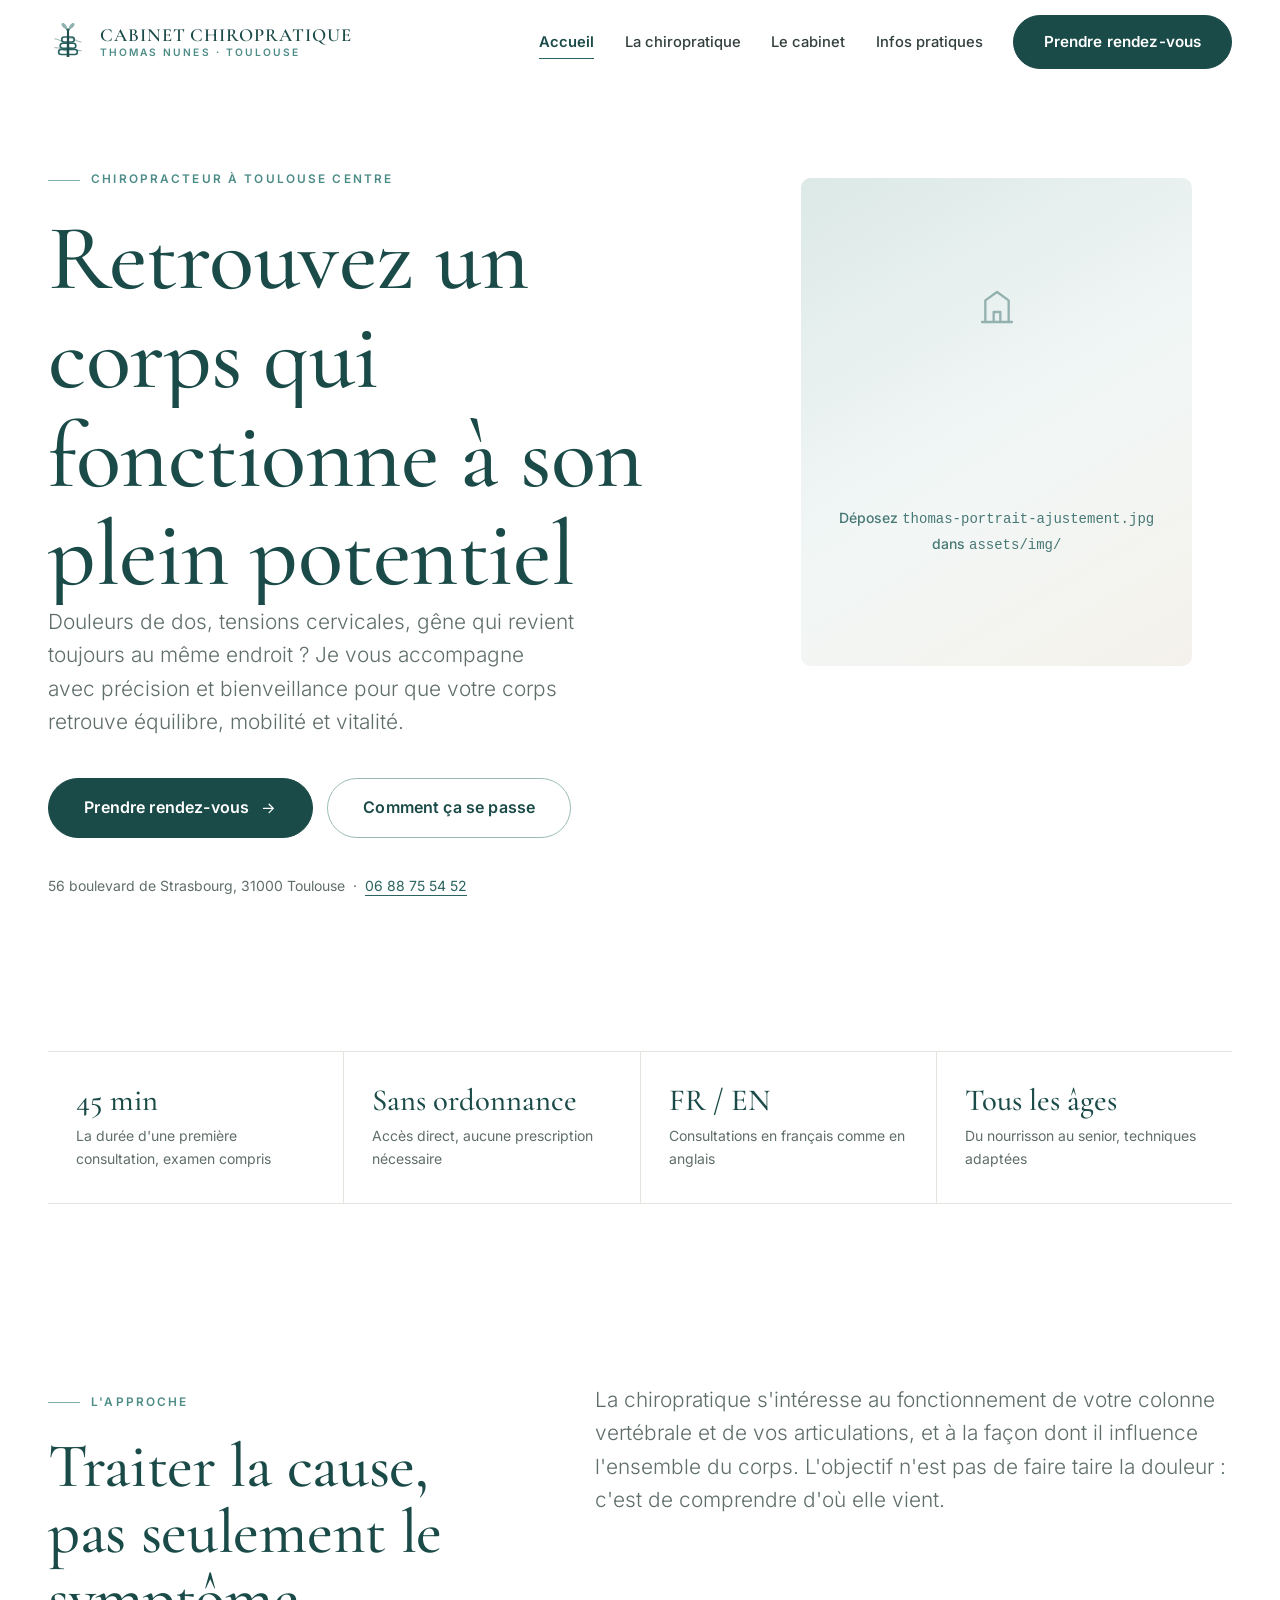
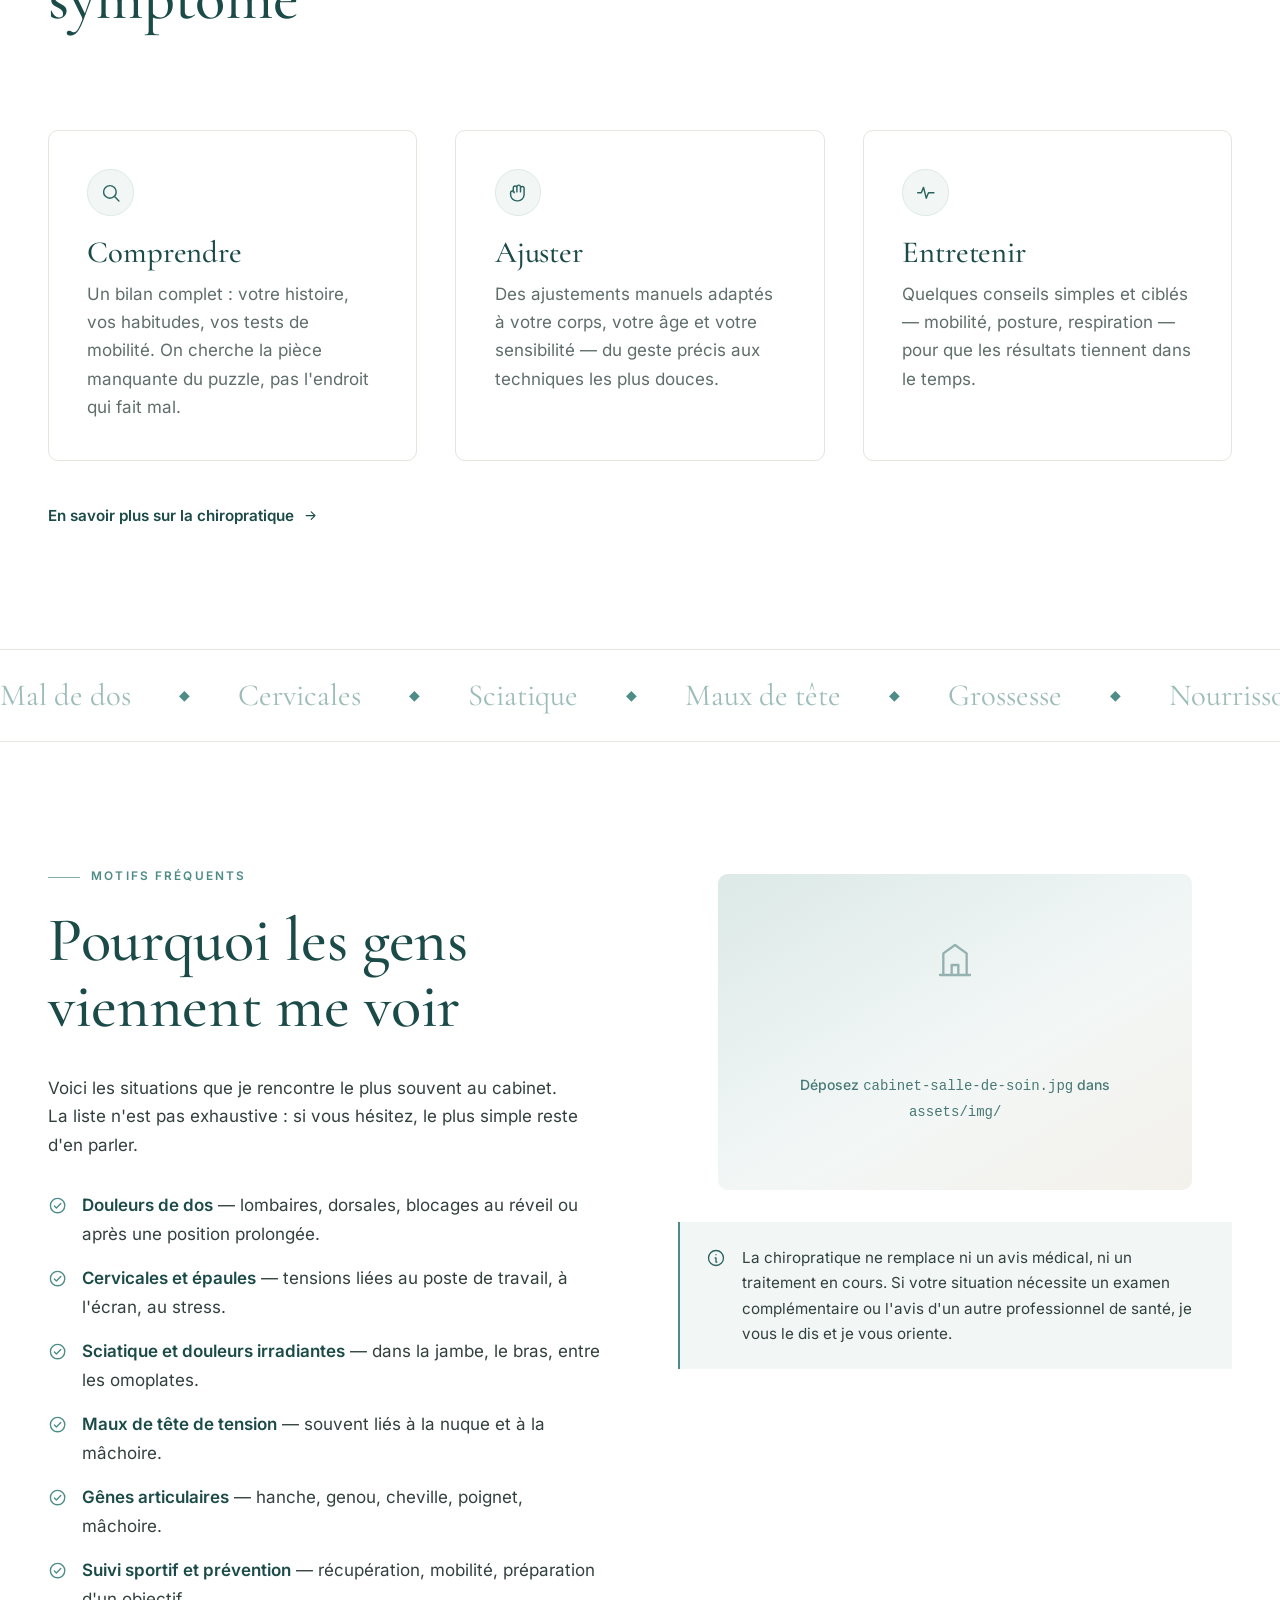
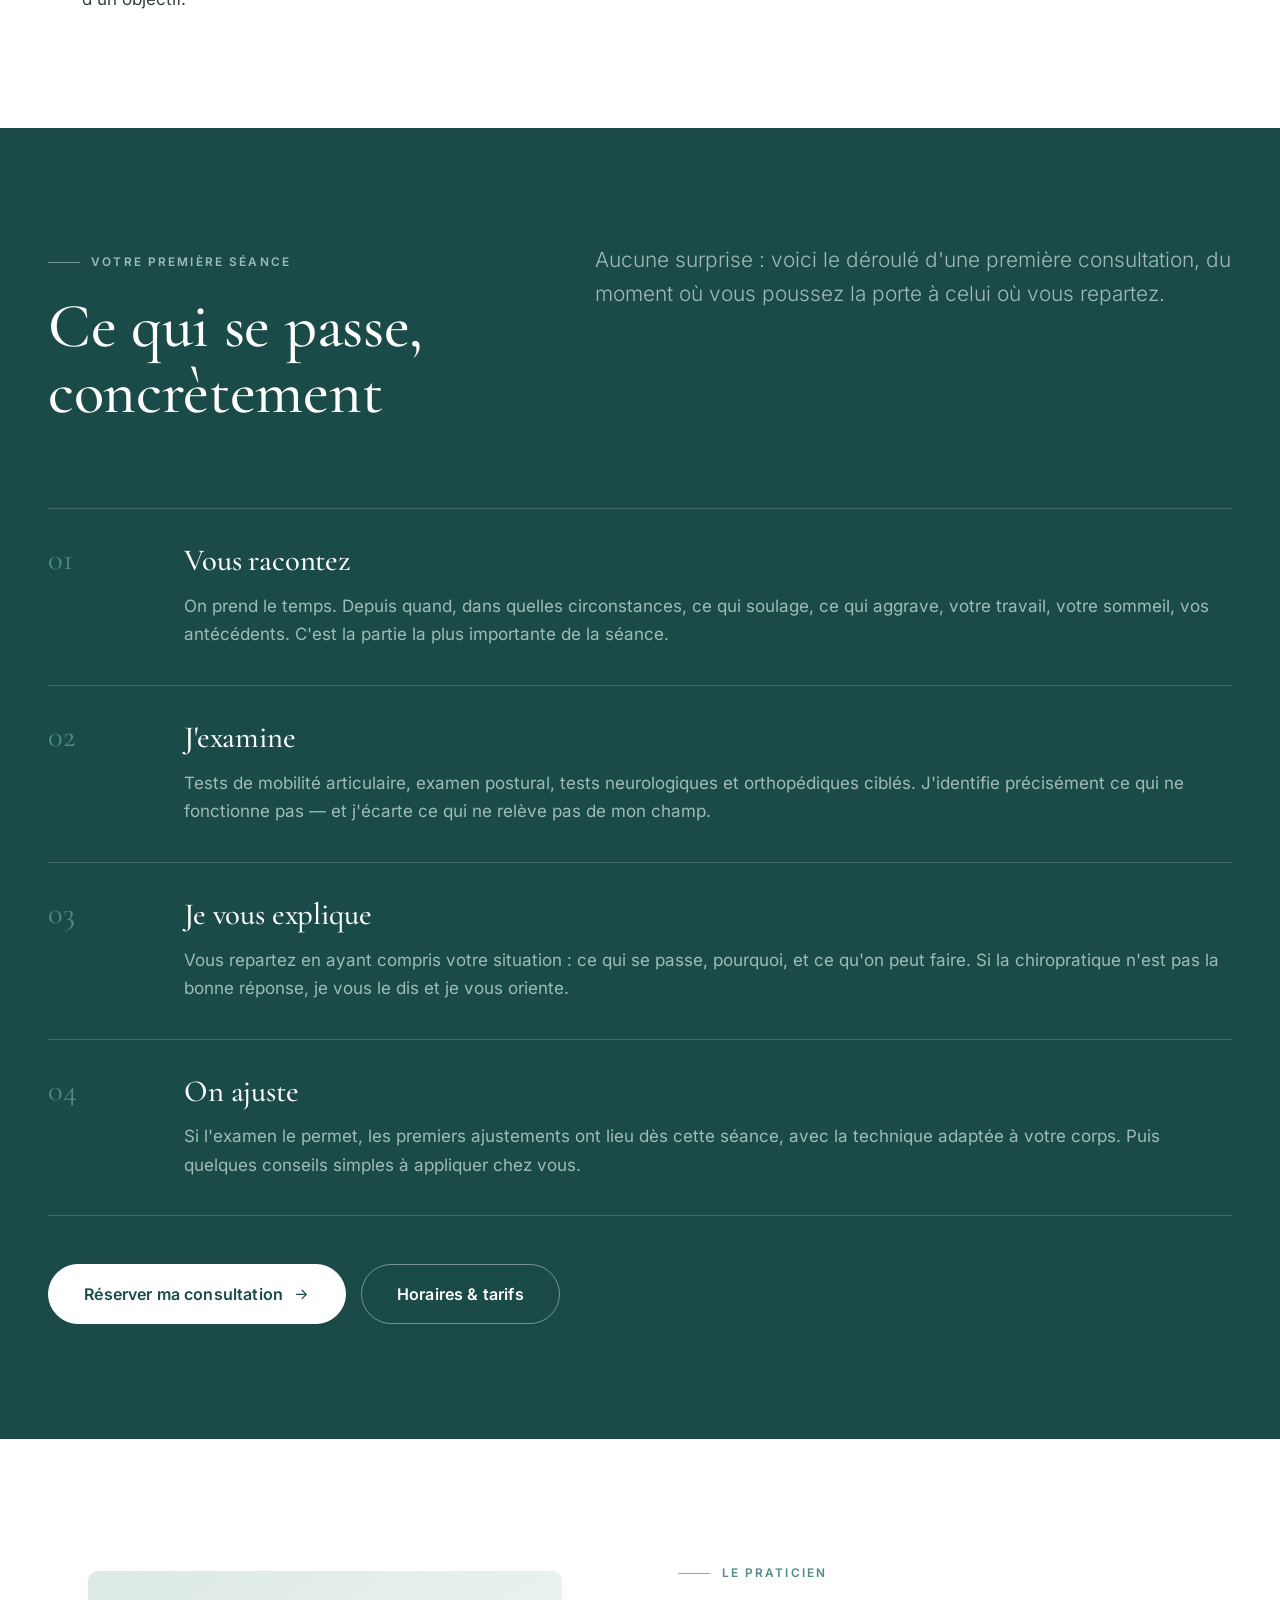
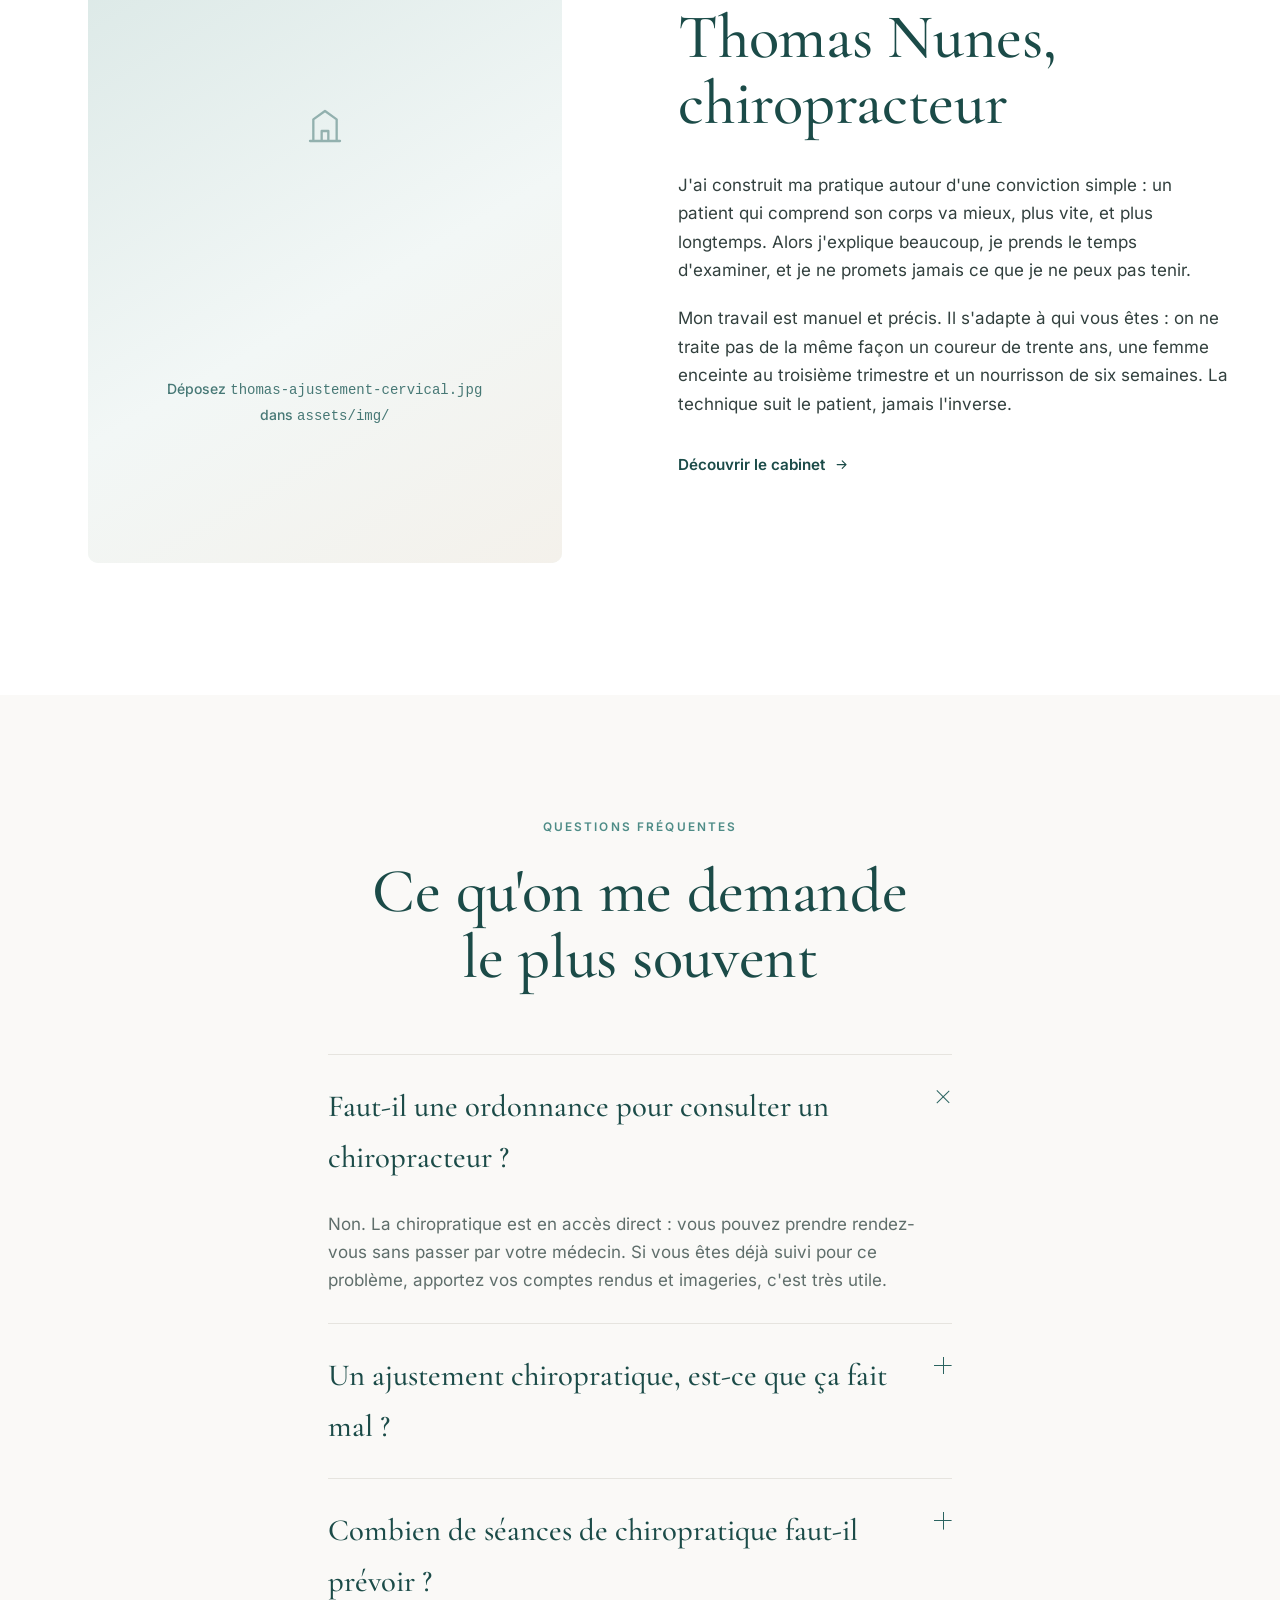
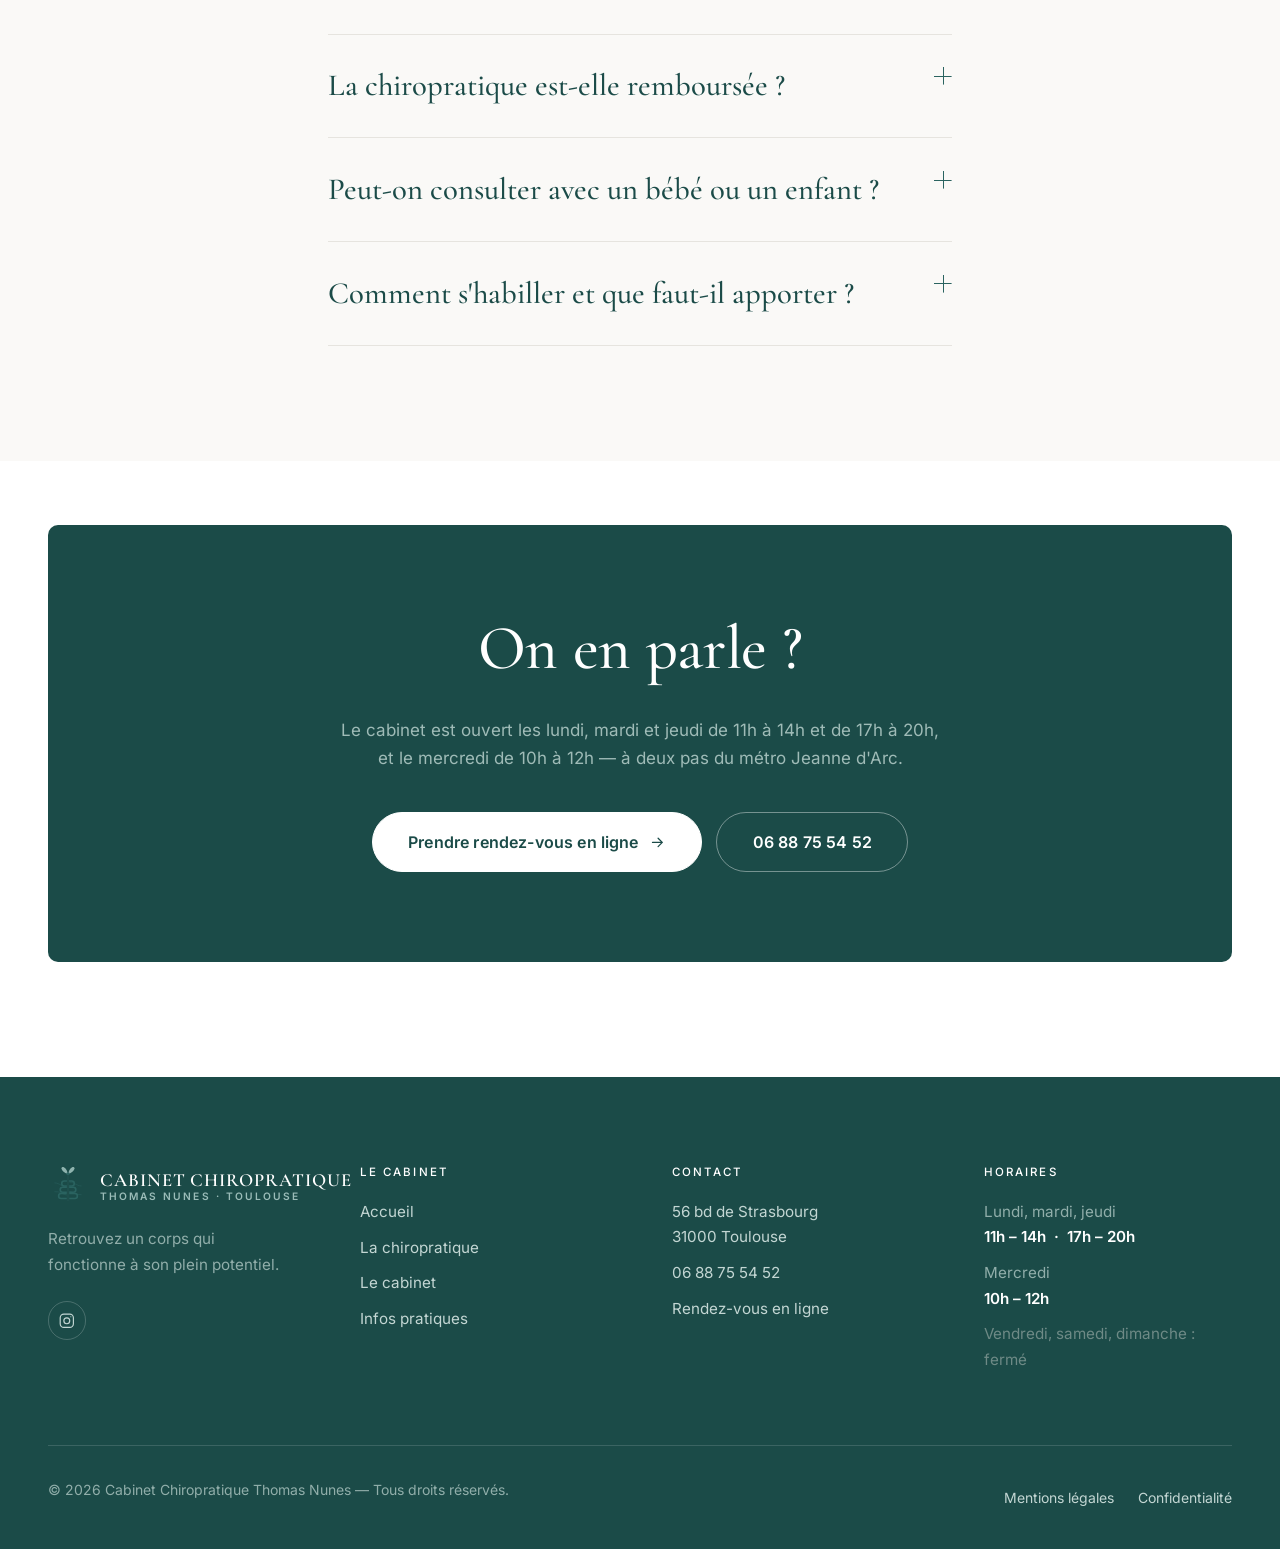
==== commit 3aa6d7c6: "Refonte : identite du logo, vrais horaires, photos, animations et SEO Identite reprise du logo du ca" ====
--- a/index.html
+++ b/index.html
@@ -3,482 +3,289 @@
 <head>
 <meta charset="utf-8">
 <meta name="viewport" content="width=device-width, initial-scale=1">
-<title>Chiropracteur à Toulouse — Thomas Nunes | Nunes Chiropratique</title>
-<meta name="description" content="Cabinet de chiropratique de Thomas Nunes, 56 boulevard de Strasbourg à Toulouse. Prise en charge du dos, du cou et des douleurs articulaires, avec précision et bienveillance. Rendez-vous du lundi au samedi.">
+<title>Chiropracteur à Toulouse | Cabinet Thomas Nunes</title>
+<meta name="description" content="Chiropracteur à Toulouse centre, 56 bd de Strasbourg. Mal de dos, cervicales, sciatique : bilan complet, explication claire et ajustements adaptés. Sans ordonnance, sur rendez-vous.">
 <link rel="canonical" href="https://nuneschiropratique.fr/">
-<meta name="theme-color" content="#10332E">
+<meta name="theme-color" content="#1B4B48">
+<meta name="format-detection" content="telephone=no">
 <link rel="icon" href="/assets/img/favicon.svg" type="image/svg+xml">
+<link rel="apple-touch-icon" href="/assets/img/favicon.svg">
+<link rel="preload" href="/assets/fonts/cormorant-garamond.woff2" as="font" type="font/woff2" crossorigin>
+<link rel="preload" href="/assets/fonts/inter.woff2" as="font" type="font/woff2" crossorigin>
 <meta property="og:type" content="website">
 <meta property="og:locale" content="fr_FR">
-<meta property="og:site_name" content="Nunes Chiropratique">
-<meta property="og:title" content="Chiropracteur à Toulouse — Thomas Nunes">
-<meta property="og:description" content="Retrouvez un corps qui fonctionne à son plein potentiel. Cabinet de chiropratique à Toulouse, 56 boulevard de Strasbourg.">
+<meta property="og:site_name" content="Cabinet Chiropratique Thomas Nunes">
+<meta property="og:title" content="Chiropracteur à Toulouse | Cabinet Thomas Nunes">
+<meta property="og:description" content="Chiropracteur à Toulouse centre, 56 bd de Strasbourg. Mal de dos, cervicales, sciatique : bilan complet, explication claire et ajustements adaptés. Sans ordonnance, sur rendez-vous.">
 <meta property="og:url" content="https://nuneschiropratique.fr/">
+<meta property="og:image" content="https://nuneschiropratique.fr/assets/img/cabinet-salle-de-soin.jpg">
+<meta name="twitter:card" content="summary_large_image">
+<meta name="twitter:title" content="Chiropracteur à Toulouse | Cabinet Thomas Nunes">
+<meta name="twitter:description" content="Chiropracteur à Toulouse centre, 56 bd de Strasbourg. Mal de dos, cervicales, sciatique : bilan complet, explication claire et ajustements adaptés. Sans ordonnance, sur rendez-vous.">
+<meta name="geo.region" content="FR-31">
+<meta name="geo.placename" content="Toulouse">
+<meta name="geo.position" content="43.6098;1.4478">
 <link rel="stylesheet" href="/assets/css/site.css">
 </head>
 <body>
 <a class="skip-link" href="#contenu">Aller au contenu</a>
-
-<!-- ======================= EN-TETE (identique sur toutes les pages vitrine) ======================= -->
+<div class="loader" aria-hidden="true">
+  <svg class="loader__mark" viewBox="0 0 64 64" aria-hidden="true">
+    <g fill="none" stroke="#2A6360" stroke-width="2.6" stroke-linecap="round">
+      <path d="M32 24h-6a4 4 0 0 0 0 8h12a4 4 0 0 0 0-8h-6"/>
+      <path d="M32 34h-8.5a4 4 0 0 0 0 8h17a4 4 0 0 0 0-8H32"/>
+      <path d="M32 44h-11a4 4 0 0 0 0 8h22a4 4 0 0 0 0-8H32"/>
+    </g>
+    <ellipse cx="32" cy="12.5" rx="2.8" ry="2" fill="#2A6360"/>
+  </svg>
+  <div class="loader__bar"><i></i></div>
+</div>
+<div class="swipe" aria-hidden="true"></div>
+<div class="progress" aria-hidden="true"><i></i></div>
 <header class="site-header">
   <div class="wrap site-header__inner">
-    <a class="brand" href="/">
-      <img class="brand__mark" src="/assets/img/logo.svg" alt="" width="37" height="37">
+    <a class="brand" href="/" aria-label="Cabinet Chiropratique Thomas Nunes — accueil">
+      <img class="brand__mark" src="/assets/img/logo.svg" alt="" width="40" height="40">
       <span class="brand__text">
-        <span class="brand__name">Nunes Chiropratique</span>
-        <span class="brand__role">Chiropracteur · Toulouse</span>
+        <span class="brand__name">Cabinet Chiropratique</span>
+        <span class="brand__role">Thomas Nunes · Toulouse</span>
       </span>
     </a>
-
     <button class="nav-toggle" type="button" aria-expanded="false" aria-controls="nav-principal">
-      <span class="nav-toggle__bars" aria-hidden="true"><span></span><span></span><span></span></span>
-      Menu
+      <span class="nav-toggle__bars" aria-hidden="true"><span></span><span></span><span></span></span> Menu
     </button>
-
     <nav class="nav" id="nav-principal" aria-label="Navigation principale">
-      <ul class="nav__list">
-        <li><a class="nav__link" href="/" aria-current="page">Accueil</a></li>
-        <li><a class="nav__link" href="/la-chiropratique/">La chiropratique</a></li>
-        <li><a class="nav__link" href="/le-cabinet/">Le cabinet</a></li>
-        <li><a class="nav__link" href="/infos-pratiques/">Infos pratiques</a></li>
-      </ul>
-      <a class="btn" href="https://www.doctolib.fr/chiropracteur/toulouse/thomas-nunes" target="_blank" rel="noopener">
-        Prendre rendez-vous
-      </a>
+      <ul class="nav__list"><li><a class="nav__link" href="/" aria-current="page">Accueil</a></li><li><a class="nav__link" href="/la-chiropratique/">La chiropratique</a></li><li><a class="nav__link" href="/le-cabinet/">Le cabinet</a></li><li><a class="nav__link" href="/infos-pratiques/">Infos pratiques</a></li></ul>
+      <a class="btn" href="https://www.doctolib.fr/chiropracteur/toulouse/thomas-nunes" target="_blank" rel="noopener" data-magnetic>Prendre rendez-vous</a>
     </nav>
   </div>
 </header>
-
 <main id="contenu">
 
-  <!-- ======================= HERO ======================= -->
   <section class="hero">
-    <div class="wrap split">
-      <div>
-        <p class="eyebrow">Cabinet de chiropratique · Toulouse centre</p>
-        <h1>Retrouvez un corps qui fonctionne à son plein potentiel</h1>
-        <p class="lede">
-          Douleurs de dos, tensions cervicales, gêne qui revient toujours au même endroit&nbsp;?
-          Je vous accompagne avec précision et bienveillance pour que votre corps retrouve
-          équilibre, mobilité et vitalité.
-        </p>
-        <div class="btn-row">
-          <a class="btn btn--lg" href="https://www.doctolib.fr/chiropracteur/toulouse/thomas-nunes" target="_blank" rel="noopener">
-            Prendre rendez-vous
-            <svg viewBox="0 0 24 24" fill="none" stroke="currentColor" stroke-width="2" stroke-linecap="round" stroke-linejoin="round" aria-hidden="true"><path d="M5 12h14M13 6l6 6-6 6"/></svg>
-          </a>
-          <a class="btn btn--ghost btn--lg" href="#deroulement">Comment ça se passe</a>
-        </div>
-        <p style="margin-top:1.5rem;font-size:var(--step--1);color:var(--ink-500)">
-          56&nbsp;boulevard de Strasbourg, 31000 Toulouse · Du lundi au samedi ·
-          <a href="tel:+33688755452">06&nbsp;88&nbsp;75&nbsp;54&nbsp;52</a>
-        </p>
-      </div>
-
-      <div class="hero__figure reveal">
-        <!-- REMPLACER : photo du praticien ou du cabinet (format portrait 4/5, ~1000x1250px)
-             <img src="/assets/img/thomas-nunes.jpg" alt="Thomas Nunes, chiropracteur à Toulouse" width="1000" height="1250"> -->
-        <div class="ph">
-          <svg viewBox="0 0 24 24" fill="none" stroke="currentColor" stroke-width="1.5" stroke-linecap="round" aria-hidden="true"><path d="M12 3v18M12 3a3 3 0 0 1 3 3M12 3a3 3 0 0 0-3 3M7 8.5h10M6.5 13h11M7.5 17.5h9"/></svg>
-          <span>Emplacement photo — portrait du praticien ou du cabinet</span>
-        </div>
-        <div class="hero__badge">
-          <svg viewBox="0 0 24 24" fill="none" stroke="currentColor" stroke-width="1.8" stroke-linecap="round" stroke-linejoin="round" aria-hidden="true"><path d="M12 21s-7-4.35-7-10a7 7 0 0 1 14 0c0 5.65-7 10-7 10z"/><circle cx="12" cy="11" r="2.5"/></svg>
-          <span><strong>Cabinet Thomas Nunes</strong>56 bd de Strasbourg — métro Jeanne d'Arc</span>
-        </div>
-      </div>
-    </div>
-  </section>
-
-  <!-- ======================= BANDEAU DE CONFIANCE ======================= -->
-  <section class="section section--tight">
-    <div class="wrap">
-      <ul class="trust reveal">
-        <li>
-          <svg viewBox="0 0 24 24" fill="none" stroke="currentColor" stroke-width="1.8" stroke-linecap="round" stroke-linejoin="round" aria-hidden="true"><rect x="3" y="5" width="18" height="16" rx="2"/><path d="M8 3v4M16 3v4M3 11h18"/></svg>
-          <div><b>Lun – Sam</b><span>9h–20h en semaine, 9h–12h le samedi</span></div>
-        </li>
-        <li>
-          <svg viewBox="0 0 24 24" fill="none" stroke="currentColor" stroke-width="1.8" stroke-linecap="round" stroke-linejoin="round" aria-hidden="true"><path d="M12 21s-7-4.35-7-10a7 7 0 0 1 14 0c0 5.65-7 10-7 10z"/><circle cx="12" cy="11" r="2.5"/></svg>
-          <div><b>Toulouse centre</b><span>56 bd de Strasbourg, accès métro</span></div>
-        </li>
-        <li>
-          <svg viewBox="0 0 24 24" fill="none" stroke="currentColor" stroke-width="1.8" stroke-linecap="round" stroke-linejoin="round" aria-hidden="true"><path d="M12 3l7 3v6c0 4.5-3 7.8-7 9-4-1.2-7-4.5-7-9V6l7-3z"/><path d="M9 12.5l2 2 4-4.5"/></svg>
-          <div><b>Sans ordonnance</b><span>Accès direct, aucune prescription requise</span></div>
-        </li>
-        <li>
-          <svg viewBox="0 0 24 24" fill="none" stroke="currentColor" stroke-width="1.8" stroke-linecap="round" stroke-linejoin="round" aria-hidden="true"><circle cx="12" cy="12" r="9"/><path d="M3.5 9h17M3.5 15h17M12 3c2.5 3 2.5 15 0 18M12 3c-2.5 3-2.5 15 0 18"/></svg>
-          <div><b>Français / English</b><span>Consultations dans les deux langues</span></div>
-        </li>
+    <div class="wrap">
+      <div class="split split--wide-left split--top">
+        <div>
+          <p class="eyebrow reveal">Chiropracteur à Toulouse centre</p>
+          <h1 data-words>Retrouvez un corps qui fonctionne à son plein potentiel</h1>
+          <p class="lede reveal" data-delay="1">
+            Douleurs de dos, tensions cervicales, gêne qui revient toujours au même endroit&nbsp;?
+            Je vous accompagne avec précision et bienveillance pour que votre corps retrouve
+            équilibre, mobilité et vitalité.
+          </p>
+          <div class="btn-row reveal" data-delay="2">
+            <a class="btn btn--lg" href="https://www.doctolib.fr/chiropracteur/toulouse/thomas-nunes" target="_blank" rel="noopener" data-magnetic>
+              Prendre rendez-vous <svg viewBox="0 0 24 24" fill="none" stroke="currentColor" stroke-width="1.8" stroke-linecap="round" stroke-linejoin="round" aria-hidden="true"><path d="M5 12h14M13 6l6 6-6 6"/></svg>
+            </a>
+            <a class="btn btn--ghost btn--lg" href="#deroulement">Comment ça se passe</a>
+          </div>
+          <p class="reveal" data-delay="3" style="margin-top:2.25rem;font-size:var(--step--1);color:var(--ink-500)">
+            56&nbsp;boulevard de Strasbourg, 31000 Toulouse &nbsp;·&nbsp;
+            <a href="tel:+33688755452">06 88 75 54 52</a>
+          </p>
+        </div>
+        <div class="reveal" data-delay="1"><figure class="figure figure--portrait figure--parallax"><div class="figure__fallback"><svg viewBox="0 0 24 24" fill="none" stroke="currentColor" stroke-width="1.4" stroke-linecap="round" stroke-linejoin="round" aria-hidden="true"><path d="M3 21h18M5 21V8l7-5 7 5v13M10 21v-6h4v6"/></svg><span>Déposez <code>thomas-portrait-ajustement.jpg</code> dans <code>assets/img/</code></span></div><img src="/assets/img/thomas-portrait-ajustement.jpg" alt="Thomas Nunes, chiropracteur à Toulouse, pendant un ajustement" width="1000" height="1250" decoding="async" onerror="this.style.display=&quot;none&quot;"><div class="figure__mask"></div></figure></div>
+      </div>
+    </div>
+  </section>
+
+  <section class="section--tight">
+    <div class="wrap">
+      <ul class="facts">
+        <li><b data-count="45" data-suffix=" min">45 min</b><span>La durée d'une première consultation, examen compris</span></li>
+        <li><b>Sans ordonnance</b><span>Accès direct, aucune prescription nécessaire</span></li>
+        <li><b>FR / EN</b><span>Consultations en français comme en anglais</span></li>
+        <li><b>Tous les âges</b><span>Du nourrisson au senior, techniques adaptées</span></li>
       </ul>
     </div>
   </section>
 
-  <!-- ======================= LA CHIROPRATIQUE ======================= -->
-  <section class="section section--white">
-    <div class="wrap">
-      <div class="section-head">
-        <p class="eyebrow">L'approche</p>
-        <h2>Traiter la cause, pas seulement le symptôme</h2>
-        <p class="lede">
-          La chiropratique s'intéresse au fonctionnement de votre colonne vertébrale et de vos
-          articulations, et à la façon dont ils influencent l'ensemble de votre corps. L'objectif
-          n'est pas de faire taire la douleur&nbsp;: c'est de comprendre d'où elle vient.
-        </p>
-      </div>
-
-      <div class="grid grid--3">
-        <article class="card reveal">
-          <div class="card__icon">
-            <svg viewBox="0 0 24 24" fill="none" stroke="currentColor" stroke-width="1.8" stroke-linecap="round" stroke-linejoin="round" aria-hidden="true"><circle cx="11" cy="11" r="7"/><path d="M16.5 16.5L21 21"/></svg>
+  <section class="section">
+    <div class="wrap">
+      <div class="split split--wide-right split--top" style="margin-bottom:clamp(2.5rem,5vw,4rem)">
+        <div>
+          <p class="eyebrow">L'approche</p>
+          <h2>Traiter la cause,<br>pas seulement le symptôme</h2>
+        </div>
+        <div>
+          <p class="lede">
+            La chiropratique s'intéresse au fonctionnement de votre colonne vertébrale et de vos
+            articulations, et à la façon dont il influence l'ensemble du corps. L'objectif n'est
+            pas de faire taire la douleur&nbsp;: c'est de comprendre d'où elle vient.
+          </p>
+        </div>
+      </div>
+      <div>
+          <div class="grid grid--3">
+            <article class="card reveal">
+              <div class="card__icon"><svg viewBox="0 0 24 24" fill="none" stroke="currentColor" stroke-width="1.6" stroke-linecap="round" stroke-linejoin="round" aria-hidden="true"><circle cx="11" cy="11" r="7"/><path d="M16.5 16.5L21 21"/></svg></div>
+              <h3>Comprendre</h3>
+              <p>Un bilan complet : votre histoire, vos habitudes, vos tests de mobilité. On cherche la pièce manquante du puzzle, pas l'endroit qui fait mal.</p>
+            </article>
+            <article class="card reveal" data-delay="1">
+              <div class="card__icon"><svg viewBox="0 0 24 24" fill="none" stroke="currentColor" stroke-width="1.6" stroke-linecap="round" stroke-linejoin="round" aria-hidden="true"><path d="M7 11V6.5a2 2 0 0 1 4 0V11M11 11V5.5a2 2 0 0 1 4 0V11M15 11V7a2 2 0 0 1 4 0v7a7 7 0 0 1-7 7h-1a7 7 0 0 1-7-7v-2a2 2 0 0 1 4 0"/></svg></div>
+              <h3>Ajuster</h3>
+              <p>Des ajustements manuels adaptés à votre corps, votre âge et votre sensibilité — du geste précis aux techniques les plus douces.</p>
+            </article>
+            <article class="card reveal" data-delay="2">
+              <div class="card__icon"><svg viewBox="0 0 24 24" fill="none" stroke="currentColor" stroke-width="1.6" stroke-linecap="round" stroke-linejoin="round" aria-hidden="true"><path d="M3 12h4l2.5-6 3 12 2.5-6h6"/></svg></div>
+              <h3>Entretenir</h3>
+              <p>Quelques conseils simples et ciblés — mobilité, posture, respiration — pour que les résultats tiennent dans le temps.</p>
+            </article>
           </div>
-          <h3>1. Comprendre</h3>
-          <p>
-            Un bilan complet&nbsp;: votre histoire, vos habitudes, vos tests de mobilité et
-            d'équilibre. On cherche la pièce du puzzle qui manque, pas l'endroit qui fait mal.
-          </p>
-        </article>
-
-        <article class="card reveal">
-          <div class="card__icon">
-            <svg viewBox="0 0 24 24" fill="none" stroke="currentColor" stroke-width="1.8" stroke-linecap="round" stroke-linejoin="round" aria-hidden="true"><path d="M7 11V6.5a2 2 0 0 1 4 0V11M11 11V5.5a2 2 0 0 1 4 0V11M15 11V7a2 2 0 0 1 4 0v7a7 7 0 0 1-7 7h-1a7 7 0 0 1-7-7v-2a2 2 0 0 1 4 0"/></svg>
+          <p style="margin-top:2.5rem">
+            <a class="link-arrow" href="/la-chiropratique/">En savoir plus sur la chiropratique <svg viewBox="0 0 24 24" fill="none" stroke="currentColor" stroke-width="1.8" stroke-linecap="round" stroke-linejoin="round" aria-hidden="true"><path d="M5 12h14M13 6l6 6-6 6"/></svg></a>
+          </p>
+      </div>
+    </div>
+  </section>
+
+  <div class="marquee" aria-hidden="true">
+    <div class="marquee__track">
+      <span>Mal de dos</span><span>Cervicales</span><span>Sciatique</span><span>Maux de tête</span>
+      <span>Grossesse</span><span>Nourrissons</span><span>Sportifs</span><span>Posture</span>
+      <span>Mal de dos</span><span>Cervicales</span><span>Sciatique</span><span>Maux de tête</span>
+      <span>Grossesse</span><span>Nourrissons</span><span>Sportifs</span><span>Posture</span>
+    </div>
+  </div>
+
+  <section class="section">
+    <div class="wrap">
+      <div class="split split--top">
+        <div>
+          <p class="eyebrow">Motifs fréquents</p>
+          <h2>Pourquoi les gens viennent me voir</h2>
+          <p style="margin-bottom:2rem">
+            Voici les situations que je rencontre le plus souvent au cabinet. La liste n'est pas
+            exhaustive&nbsp;: si vous hésitez, le plus simple reste d'en parler.
+          </p>
+          <ul class="checks">
+            <li><svg viewBox="0 0 24 24" fill="none" stroke="currentColor" stroke-width="1.7" stroke-linecap="round" stroke-linejoin="round" aria-hidden="true"><circle cx="12" cy="12" r="9"/><path d="M8 12.5l2.5 2.5L16 9.5"/></svg><span><strong>Douleurs de dos</strong> — lombaires, dorsales, blocages au réveil ou après une position prolongée.</span></li><li><svg viewBox="0 0 24 24" fill="none" stroke="currentColor" stroke-width="1.7" stroke-linecap="round" stroke-linejoin="round" aria-hidden="true"><circle cx="12" cy="12" r="9"/><path d="M8 12.5l2.5 2.5L16 9.5"/></svg><span><strong>Cervicales et épaules</strong> — tensions liées au poste de travail, à l'écran, au stress.</span></li><li><svg viewBox="0 0 24 24" fill="none" stroke="currentColor" stroke-width="1.7" stroke-linecap="round" stroke-linejoin="round" aria-hidden="true"><circle cx="12" cy="12" r="9"/><path d="M8 12.5l2.5 2.5L16 9.5"/></svg><span><strong>Sciatique et douleurs irradiantes</strong> — dans la jambe, le bras, entre les omoplates.</span></li><li><svg viewBox="0 0 24 24" fill="none" stroke="currentColor" stroke-width="1.7" stroke-linecap="round" stroke-linejoin="round" aria-hidden="true"><circle cx="12" cy="12" r="9"/><path d="M8 12.5l2.5 2.5L16 9.5"/></svg><span><strong>Maux de tête de tension</strong> — souvent liés à la nuque et à la mâchoire.</span></li><li><svg viewBox="0 0 24 24" fill="none" stroke="currentColor" stroke-width="1.7" stroke-linecap="round" stroke-linejoin="round" aria-hidden="true"><circle cx="12" cy="12" r="9"/><path d="M8 12.5l2.5 2.5L16 9.5"/></svg><span><strong>Gênes articulaires</strong> — hanche, genou, cheville, poignet, mâchoire.</span></li><li><svg viewBox="0 0 24 24" fill="none" stroke="currentColor" stroke-width="1.7" stroke-linecap="round" stroke-linejoin="round" aria-hidden="true"><circle cx="12" cy="12" r="9"/><path d="M8 12.5l2.5 2.5L16 9.5"/></svg><span><strong>Suivi sportif et prévention</strong> — récupération, mobilité, préparation d'un objectif.</span></li>
+          </ul>
+        </div>
+        <div>
+          <figure class="figure figure--land figure--parallax"><div class="figure__fallback"><svg viewBox="0 0 24 24" fill="none" stroke="currentColor" stroke-width="1.4" stroke-linecap="round" stroke-linejoin="round" aria-hidden="true"><path d="M3 21h18M5 21V8l7-5 7 5v13M10 21v-6h4v6"/></svg><span>Déposez <code>cabinet-salle-de-soin.jpg</code> dans <code>assets/img/</code></span></div><img src="/assets/img/cabinet-salle-de-soin.jpg" alt="La salle de soin du cabinet : trois tables de chiropratique, parquet et lumière naturelle" width="1500" height="1000" loading="lazy" decoding="async" onerror="this.style.display=&quot;none&quot;"><div class="figure__mask"></div></figure>
+          <div class="note" style="margin-top:2rem">
+            <svg viewBox="0 0 24 24" fill="none" stroke="currentColor" stroke-width="1.6" stroke-linecap="round" stroke-linejoin="round" aria-hidden="true"><circle cx="12" cy="12" r="9"/><path d="M12 8h.01M11 12h1v5h1"/></svg>
+            <div><p>La chiropratique ne remplace ni un avis médical, ni un traitement en cours.
+            Si votre situation nécessite un examen complémentaire ou l'avis d'un autre
+            professionnel de santé, je vous le dis et je vous oriente.</p></div>
           </div>
-          <h3>2. Ajuster</h3>
-          <p>
-            Des ajustements manuels adaptés à votre corps, votre âge et votre sensibilité —
-            du geste précis et rapide aux techniques les plus douces pour les nourrissons
-            et les personnes fragiles.
-          </p>
-        </article>
-
-        <article class="card reveal">
-          <div class="card__icon">
-            <svg viewBox="0 0 24 24" fill="none" stroke="currentColor" stroke-width="1.8" stroke-linecap="round" stroke-linejoin="round" aria-hidden="true"><path d="M3 12h4l2.5-6 3 12 2.5-6h6"/></svg>
-          </div>
-          <h3>3. Entretenir</h3>
-          <p>
-            Quelques conseils simples et ciblés — mobilité, posture, respiration — pour que les
-            résultats tiennent dans le temps, sans transformer votre quotidien en programme sportif.
-          </p>
-        </article>
-      </div>
-
-      <p style="margin-top:2.25rem">
-        <a href="/la-chiropratique/">En savoir plus sur la chiropratique →</a>
-      </p>
-    </div>
-  </section>
-
-  <!-- ======================= MOTIFS DE CONSULTATION ======================= -->
+        </div>
+      </div>
+    </div>
+  </section>
+
+  <section class="section section--brand" id="deroulement">
+    <div class="wrap">
+      <div class="split split--wide-right split--top" style="margin-bottom:3rem">
+        <div>
+          <p class="eyebrow">Votre première séance</p>
+          <h2>Ce qui se passe,<br>concrètement</h2>
+        </div>
+        <div><p class="lede">Aucune surprise : voici le déroulé d'une première consultation, du
+          moment où vous poussez la porte à celui où vous repartez.</p></div>
+      </div>
+
+      <ol class="steps">
+        <li><h3>Vous racontez</h3><p>On prend le temps. Depuis quand, dans quelles circonstances, ce qui soulage, ce qui aggrave, votre travail, votre sommeil, vos antécédents. C'est la partie la plus importante de la séance.</p></li>
+        <li><h3>J'examine</h3><p>Tests de mobilité articulaire, examen postural, tests neurologiques et orthopédiques ciblés. J'identifie précisément ce qui ne fonctionne pas — et j'écarte ce qui ne relève pas de mon champ.</p></li>
+        <li><h3>Je vous explique</h3><p>Vous repartez en ayant compris votre situation : ce qui se passe, pourquoi, et ce qu'on peut faire. Si la chiropratique n'est pas la bonne réponse, je vous le dis et je vous oriente.</p></li>
+        <li><h3>On ajuste</h3><p>Si l'examen le permet, les premiers ajustements ont lieu dès cette séance, avec la technique adaptée à votre corps. Puis quelques conseils simples à appliquer chez vous.</p></li>
+      </ol>
+
+      <div class="btn-row" style="margin-top:3rem">
+        <a class="btn btn--light btn--lg" href="https://www.doctolib.fr/chiropracteur/toulouse/thomas-nunes" target="_blank" rel="noopener" data-magnetic>Réserver ma consultation <svg viewBox="0 0 24 24" fill="none" stroke="currentColor" stroke-width="1.8" stroke-linecap="round" stroke-linejoin="round" aria-hidden="true"><path d="M5 12h14M13 6l6 6-6 6"/></svg></a>
+        <a class="btn btn--outline-light btn--lg" href="/infos-pratiques/">Horaires &amp; tarifs</a>
+      </div>
+    </div>
+  </section>
+
   <section class="section">
-    <div class="wrap split">
-      <div>
-        <p class="eyebrow">Motifs fréquents</p>
-        <h2>Pourquoi les gens viennent me voir</h2>
-        <p>
-          Voici les situations que je rencontre le plus souvent au cabinet. Cette liste n'est pas
-          exhaustive&nbsp;: si vous hésitez, le plus simple reste d'en parler.
-        </p>
-        <ul class="checks" style="margin-top:1.75rem">
-          <li>
-            <svg viewBox="0 0 24 24" fill="none" stroke="currentColor" stroke-width="2" stroke-linecap="round" stroke-linejoin="round" aria-hidden="true"><circle cx="12" cy="12" r="9"/><path d="M8 12.5l2.5 2.5L16 9.5"/></svg>
-            <span><strong>Douleurs de dos</strong> — lombaires, dorsales, blocages au réveil ou après une position prolongée.</span>
-          </li>
-          <li>
-            <svg viewBox="0 0 24 24" fill="none" stroke="currentColor" stroke-width="2" stroke-linecap="round" stroke-linejoin="round" aria-hidden="true"><circle cx="12" cy="12" r="9"/><path d="M8 12.5l2.5 2.5L16 9.5"/></svg>
-            <span><strong>Cervicales et épaules</strong> — tensions liées au poste de travail, à l'écran, au stress.</span>
-          </li>
-          <li>
-            <svg viewBox="0 0 24 24" fill="none" stroke="currentColor" stroke-width="2" stroke-linecap="round" stroke-linejoin="round" aria-hidden="true"><circle cx="12" cy="12" r="9"/><path d="M8 12.5l2.5 2.5L16 9.5"/></svg>
-            <span><strong>Sciatique et douleurs irradiantes</strong> — dans la jambe, le bras, entre les omoplates.</span>
-          </li>
-          <li>
-            <svg viewBox="0 0 24 24" fill="none" stroke="currentColor" stroke-width="2" stroke-linecap="round" stroke-linejoin="round" aria-hidden="true"><circle cx="12" cy="12" r="9"/><path d="M8 12.5l2.5 2.5L16 9.5"/></svg>
-            <span><strong>Maux de tête de tension</strong> — souvent liés à la nuque et à la mâchoire.</span>
-          </li>
-          <li>
-            <svg viewBox="0 0 24 24" fill="none" stroke="currentColor" stroke-width="2" stroke-linecap="round" stroke-linejoin="round" aria-hidden="true"><circle cx="12" cy="12" r="9"/><path d="M8 12.5l2.5 2.5L16 9.5"/></svg>
-            <span><strong>Gênes articulaires</strong> — hanche, genou, cheville, poignet, mâchoire.</span>
-          </li>
-          <li>
-            <svg viewBox="0 0 24 24" fill="none" stroke="currentColor" stroke-width="2" stroke-linecap="round" stroke-linejoin="round" aria-hidden="true"><circle cx="12" cy="12" r="9"/><path d="M8 12.5l2.5 2.5L16 9.5"/></svg>
-            <span><strong>Suivi sportif et prévention</strong> — récupération, mobilité, préparation d'un objectif.</span>
-          </li>
-        </ul>
-      </div>
-
-      <div>
-        <h3>La chiropratique s'adresse à tous les âges</h3>
-        <ul class="pills" style="margin-bottom:2rem">
-          <li><svg viewBox="0 0 24 24" fill="none" stroke="currentColor" stroke-width="2" stroke-linecap="round" aria-hidden="true"><path d="M5 12l4 4L19 7"/></svg>Adultes</li>
-          <li><svg viewBox="0 0 24 24" fill="none" stroke="currentColor" stroke-width="2" stroke-linecap="round" aria-hidden="true"><path d="M5 12l4 4L19 7"/></svg>Sportifs</li>
-          <li><svg viewBox="0 0 24 24" fill="none" stroke="currentColor" stroke-width="2" stroke-linecap="round" aria-hidden="true"><path d="M5 12l4 4L19 7"/></svg>Femmes enceintes</li>
-          <li><svg viewBox="0 0 24 24" fill="none" stroke="currentColor" stroke-width="2" stroke-linecap="round" aria-hidden="true"><path d="M5 12l4 4L19 7"/></svg>Nourrissons &amp; enfants</li>
-          <li><svg viewBox="0 0 24 24" fill="none" stroke="currentColor" stroke-width="2" stroke-linecap="round" aria-hidden="true"><path d="M5 12l4 4L19 7"/></svg>Seniors</li>
-          <li><svg viewBox="0 0 24 24" fill="none" stroke="currentColor" stroke-width="2" stroke-linecap="round" aria-hidden="true"><path d="M5 12l4 4L19 7"/></svg>Travail sédentaire</li>
-        </ul>
-
-        <div class="note">
-          <svg viewBox="0 0 24 24" fill="none" stroke="currentColor" stroke-width="1.8" stroke-linecap="round" stroke-linejoin="round" aria-hidden="true"><circle cx="12" cy="12" r="9"/><path d="M12 8h.01M11 12h1v5h1"/></svg>
-          <div>
-            <p>
-              La chiropratique ne remplace ni un avis médical, ni un traitement en cours.
-              Si votre situation nécessite un examen complémentaire ou l'avis d'un autre
-              professionnel de santé, je vous le dirai et vous orienterai.
-            </p>
-          </div>
-        </div>
-      </div>
-    </div>
-  </section>
-
-  <!-- ======================= DEROULEMENT ======================= -->
-  <section class="section section--brand" id="deroulement">
-    <div class="wrap">
-      <div class="section-head">
-        <p class="eyebrow">Votre première séance</p>
-        <h2>Ce qui se passe, concrètement</h2>
-        <p class="lede">
-          Aucune surprise&nbsp;: voici le déroulé d'une première consultation, du moment où vous
-          poussez la porte à celui où vous repartez.
-        </p>
-      </div>
-
-      <ol class="steps reveal">
-        <li>
-          <h3>Vous racontez</h3>
-          <p>
-            On prend le temps. Depuis quand, dans quelles circonstances, ce qui soulage, ce qui
-            aggrave, votre travail, votre sommeil, vos antécédents. C'est la partie la plus
-            importante de la séance.
-          </p>
-        </li>
-        <li>
-          <h3>J'examine</h3>
-          <p>
-            Tests de mobilité articulaire, examen postural, tests neurologiques et
-            orthopédiques ciblés. Je cherche à identifier précisément ce qui ne fonctionne pas —
-            et à écarter ce qui ne relève pas de mon champ.
-          </p>
-        </li>
-        <li>
-          <h3>Je vous explique</h3>
-          <p>
-            Vous repartez en ayant compris votre situation&nbsp;: ce qui se passe, pourquoi, et
-            ce qu'on peut faire. Si la chiropratique n'est pas la bonne réponse, je vous le dis
-            et je vous oriente.
-          </p>
-        </li>
-        <li>
-          <h3>On ajuste</h3>
-          <p>
-            Si l'examen le permet, les premiers ajustements ont lieu dès cette séance,
-            avec la technique adaptée à votre corps. Puis quelques conseils simples à
-            appliquer chez vous.
-          </p>
-        </li>
-      </ol>
-
-      <div class="btn-row" style="margin-top:2.75rem">
-        <a class="btn btn--light btn--lg" href="https://www.doctolib.fr/chiropracteur/toulouse/thomas-nunes" target="_blank" rel="noopener">Réserver ma consultation</a>
-        <a class="btn btn--ghost btn--lg" href="/infos-pratiques/" style="--btn-fg:#fff;--btn-border:rgba(255,255,255,.35)">Horaires &amp; tarifs</a>
-      </div>
-    </div>
-  </section>
-
-  <!-- ======================= LE PRATICIEN ======================= -->
-  <section class="section section--white">
-    <div class="wrap split split--reverse">
-      <div>
-        <p class="eyebrow">Le praticien</p>
-        <h2>Thomas Nunes, chiropracteur</h2>
-        <p>
-          J'ai ouvert ce cabinet avec une idée simple&nbsp;: un patient qui comprend son corps
-          va mieux, plus vite, et plus longtemps. Alors j'explique beaucoup, je prends le temps
-          d'examiner, et je ne promets jamais ce que je ne peux pas tenir.
-        </p>
-        <p>
-          Mon travail est manuel et précis. Il s'adapte à qui vous êtes&nbsp;: on ne traite pas de
-          la même façon un coureur de 30&nbsp;ans, une femme enceinte au troisième trimestre et un
-          nourrisson de six semaines. La technique suit le patient, jamais l'inverse.
-        </p>
-        <!-- A COMPLETER : ajoutez ici votre parcours réel (école, année de diplôme,
-             formations complémentaires, spécialisations). Volontairement laissé vide :
-             mieux vaut aucune mention qu'une mention approximative. -->
-        <div class="btn-row" style="margin-top:1.75rem">
-          <a class="btn btn--ghost" href="/le-cabinet/">Découvrir le cabinet</a>
-        </div>
-      </div>
-
-      <div class="hero__figure reveal" style="aspect-ratio:1/1">
-        <!-- REMPLACER : photo du cabinet (format carré, ~1000x1000px) -->
-        <div class="ph">
-          <svg viewBox="0 0 24 24" fill="none" stroke="currentColor" stroke-width="1.5" stroke-linecap="round" stroke-linejoin="round" aria-hidden="true"><path d="M3 21h18M5 21V8l7-5 7 5v13M10 21v-6h4v6"/></svg>
-          <span>Emplacement photo — salle de soin / cabinet</span>
-        </div>
+    <div class="wrap">
+      <div class="split split--reverse split--top">
+        <div>
+          <p class="eyebrow">Le praticien</p>
+          <h2>Thomas Nunes,<br>chiropracteur</h2>
+          <p>J'ai construit ma pratique autour d'une conviction simple&nbsp;: un patient qui comprend
+          son corps va mieux, plus vite, et plus longtemps. Alors j'explique beaucoup, je prends
+          le temps d'examiner, et je ne promets jamais ce que je ne peux pas tenir.</p>
+          <p>Mon travail est manuel et précis. Il s'adapte à qui vous êtes&nbsp;: on ne traite pas de
+          la même façon un coureur de trente ans, une femme enceinte au troisième trimestre et un
+          nourrisson de six semaines. La technique suit le patient, jamais l'inverse.</p>
+          <p style="margin-top:2rem"><a class="link-arrow" href="/le-cabinet/">Découvrir le cabinet <svg viewBox="0 0 24 24" fill="none" stroke="currentColor" stroke-width="1.8" stroke-linecap="round" stroke-linejoin="round" aria-hidden="true"><path d="M5 12h14M13 6l6 6-6 6"/></svg></a></p>
+        </div>
+        <div><figure class="figure figure--portrait figure--parallax"><div class="figure__fallback"><svg viewBox="0 0 24 24" fill="none" stroke="currentColor" stroke-width="1.4" stroke-linecap="round" stroke-linejoin="round" aria-hidden="true"><path d="M3 21h18M5 21V8l7-5 7 5v13M10 21v-6h4v6"/></svg><span>Déposez <code>thomas-ajustement-cervical.jpg</code> dans <code>assets/img/</code></span></div><img src="/assets/img/thomas-ajustement-cervical.jpg" alt="Thomas Nunes réalisant un ajustement cervical sur une patiente" width="1000" height="1250" loading="lazy" decoding="async" onerror="this.style.display=&quot;none&quot;"><div class="figure__mask"></div></figure></div>
       </div>
     </div>
   </section>
 
   <!--
-  ========================================================================
-  TEMOIGNAGES — SECTION PRETE, VOLONTAIREMENT DESACTIVEE
-  ------------------------------------------------------------------------
-  Aucun témoignage n'a été inventé. Pour l'activer :
-    1. retirez ce commentaire (la ligne ci-dessus et celle de fermeture) ;
-    2. remplacez chaque citation par un avis réel (Doctolib, Google, e-mail
-       patient), avec l'accord de la personne et son prénom seul.
-  Rappel : publier de faux avis est interdit (art. L121-4 du Code de la
-  consommation) et sanctionné par la DGCCRF.
-  ========================================================================
+  ======================================================================
+  AVIS GOOGLE — SECTION PRETE, EN ATTENTE DE VOS VRAIS AVIS
+  ----------------------------------------------------------------------
+  Aucun avis n'a ete invente. Collez ci-dessous 3 avis Google reels
+  (prenom seul), puis retirez les balises de commentaire.
+  Publier de faux avis est interdit (art. L121-4 du Code de la consommation).
+  ======================================================================
   <section class="section section--soft">
     <div class="wrap">
       <div class="section-head section-head--center">
-        <p class="eyebrow">Ils en parlent</p>
+        <p class="eyebrow">Avis Google</p>
         <h2>Ce que disent mes patients</h2>
       </div>
       <div class="grid grid--3">
         <figure class="quote reveal">
-          <div class="quote__stars" aria-label="5 étoiles sur 5">
-            <svg viewBox="0 0 24 24" fill="currentColor" aria-hidden="true"><path d="M12 2l3 6.5 7 .9-5 4.8 1.2 7L12 17.8 5.8 21.2 7 14.2 2 9.4l7-.9L12 2z"/></svg>
-            <svg viewBox="0 0 24 24" fill="currentColor" aria-hidden="true"><path d="M12 2l3 6.5 7 .9-5 4.8 1.2 7L12 17.8 5.8 21.2 7 14.2 2 9.4l7-.9L12 2z"/></svg>
-            <svg viewBox="0 0 24 24" fill="currentColor" aria-hidden="true"><path d="M12 2l3 6.5 7 .9-5 4.8 1.2 7L12 17.8 5.8 21.2 7 14.2 2 9.4l7-.9L12 2z"/></svg>
-            <svg viewBox="0 0 24 24" fill="currentColor" aria-hidden="true"><path d="M12 2l3 6.5 7 .9-5 4.8 1.2 7L12 17.8 5.8 21.2 7 14.2 2 9.4l7-.9L12 2z"/></svg>
-            <svg viewBox="0 0 24 24" fill="currentColor" aria-hidden="true"><path d="M12 2l3 6.5 7 .9-5 4.8 1.2 7L12 17.8 5.8 21.2 7 14.2 2 9.4l7-.9L12 2z"/></svg>
-          </div>
-          <blockquote>Collez ici un avis réel, mot pour mot.</blockquote>
-          <figcaption><b>Prénom</b>Motif de consultation</figcaption>
+          <div class="quote__stars" aria-label="5 etoiles sur 5"><svg viewBox="0 0 24 24" fill="currentColor" aria-hidden="true"><path d="M12 2l3 6.5 7 .9-5 4.8 1.2 7L12 17.8 5.8 21.2 7 14.2 2 9.4l7-.9L12 2z"/></svg><svg viewBox="0 0 24 24" fill="currentColor" aria-hidden="true"><path d="M12 2l3 6.5 7 .9-5 4.8 1.2 7L12 17.8 5.8 21.2 7 14.2 2 9.4l7-.9L12 2z"/></svg><svg viewBox="0 0 24 24" fill="currentColor" aria-hidden="true"><path d="M12 2l3 6.5 7 .9-5 4.8 1.2 7L12 17.8 5.8 21.2 7 14.2 2 9.4l7-.9L12 2z"/></svg><svg viewBox="0 0 24 24" fill="currentColor" aria-hidden="true"><path d="M12 2l3 6.5 7 .9-5 4.8 1.2 7L12 17.8 5.8 21.2 7 14.2 2 9.4l7-.9L12 2z"/></svg><svg viewBox="0 0 24 24" fill="currentColor" aria-hidden="true"><path d="M12 2l3 6.5 7 .9-5 4.8 1.2 7L12 17.8 5.8 21.2 7 14.2 2 9.4l7-.9L12 2z"/></svg></div>
+          <blockquote>Collez ici un avis Google reel, mot pour mot.</blockquote>
+          <figcaption><b>Prenom</b>Avis Google</figcaption>
         </figure>
       </div>
     </div>
   </section>
   -->
 
-  <!-- ======================= FAQ ======================= -->
-  <section class="section">
+  <section class="section section--paper2">
     <div class="wrap wrap--narrow">
       <div class="section-head section-head--center">
         <p class="eyebrow">Questions fréquentes</p>
         <h2>Ce qu'on me demande le plus souvent</h2>
       </div>
-
-      <div class="faq" data-accordion>
-        <details open>
-          <summary>Faut-il une ordonnance pour consulter&nbsp;?</summary>
-          <div class="faq__body">
-            <p>
-              Non. La chiropratique est en accès direct&nbsp;: vous pouvez prendre rendez-vous
-              sans passer par votre médecin. Cela dit, si vous êtes déjà suivi pour votre
-              problème, apportez vos comptes rendus et imageries&nbsp;: c'est très utile.
-            </p>
-          </div>
-        </details>
-
-        <details>
-          <summary>Est-ce que c'est douloureux&nbsp;?</summary>
-          <div class="faq__body">
-            <p>
-              Un ajustement n'est pas censé être douloureux. Le «&nbsp;craquement&nbsp;» que
-              certains entendent est un phénomène gazeux articulaire, sans gravité — et il n'est
-              pas indispensable&nbsp;: il existe des techniques sans bruit ni mouvement rapide.
-            </p>
-            <p>
-              Dans les 24 à 48&nbsp;heures qui suivent une première séance, il est possible de
-              ressentir des courbatures légères, comme après une séance de sport. C'est habituel
-              et transitoire.
-            </p>
-          </div>
-        </details>
-
-        <details>
-          <summary>Combien de séances faut-il&nbsp;?</summary>
-          <div class="faq__body">
-            <p>
-              Cela dépend entièrement de votre situation&nbsp;: depuis combien de temps le
-              problème est là, sa nature, votre mode de vie. Je préfère vous donner une estimation
-              honnête <em>après</em> l'examen plutôt qu'un chiffre avant de vous avoir vu — et je
-              vous dirai aussi quand vous n'avez plus besoin de revenir.
-            </p>
-          </div>
-        </details>
-
-        <details>
-          <summary>Est-ce remboursé&nbsp;?</summary>
-          <div class="faq__body">
-            <p>
-              Les consultations de chiropratique ne sont pas prises en charge par l'Assurance
-              Maladie. En revanche, un grand nombre de mutuelles proposent un forfait annuel pour
-              les soins de chiropratique&nbsp;: vérifiez votre contrat, une facture vous sera
-              remise à chaque séance.
-            </p>
-          </div>
-        </details>
-
-        <details>
-          <summary>Peut-on venir avec un bébé ou un enfant&nbsp;?</summary>
-          <div class="faq__body">
-            <p>
-              Oui. Les techniques employées chez le nourrisson et l'enfant sont très douces —
-              une pression comparable à celle que l'on exerce pour tester la maturité d'un fruit.
-              Elles n'ont rien à voir avec ce que l'on imagine d'un ajustement chez l'adulte.
-            </p>
-          </div>
-        </details>
-
-        <details>
-          <summary>Que dois-je apporter et comment m'habiller&nbsp;?</summary>
-          <div class="faq__body">
-            <p>
-              Une tenue souple et confortable dans laquelle vous pouvez bouger librement. Pensez
-              à apporter vos imageries (radios, IRM, scanner) et comptes rendus s'il y en a, ainsi
-              que la liste de vos traitements en cours.
-            </p>
-          </div>
-        </details>
-      </div>
-    </div>
-  </section>
-
-  <!-- ======================= CTA FINAL ======================= -->
-  <section class="section section--tight">
+      <div class="faq" data-accordion><details open><summary>Faut-il une ordonnance pour consulter un chiropracteur&nbsp;?</summary><div class="faq__body"><p>Non. La chiropratique est en accès direct : vous pouvez prendre rendez-vous sans passer par votre médecin. Si vous êtes déjà suivi pour ce problème, apportez vos comptes rendus et imageries, c'est très utile.</p></div></details><details><summary>Un ajustement chiropratique, est-ce que ça fait mal&nbsp;?</summary><div class="faq__body"><p>Un ajustement n'est pas censé être douloureux. Le craquement que certains entendent est un phénomène gazeux articulaire, sans gravité, et il n'est pas indispensable : plusieurs techniques permettent d'obtenir le même résultat sans bruit ni mouvement rapide. Dans les 24 à 48 heures suivant une première séance, de légères courbatures sont possibles.</p></div></details><details><summary>Combien de séances de chiropratique faut-il prévoir&nbsp;?</summary><div class="faq__body"><p>Cela dépend de votre situation : ancienneté du problème, nature, mode de vie. Je préfère donner une estimation honnête après l'examen plutôt qu'un chiffre avant de vous avoir vu, et je vous dirai aussi quand vous n'avez plus besoin de revenir.</p></div></details><details><summary>La chiropratique est-elle remboursée&nbsp;?</summary><div class="faq__body"><p>Les consultations ne sont pas prises en charge par l'Assurance Maladie. En revanche, de nombreuses mutuelles proposent un forfait annuel pour la chiropratique : une facture vous est remise à chaque séance, vérifiez votre contrat.</p></div></details><details><summary>Peut-on consulter avec un bébé ou un enfant&nbsp;?</summary><div class="faq__body"><p>Oui. Les techniques employées chez le nourrisson et l'enfant sont très douces, avec une pression comparable à celle que l'on exerce pour tester la maturité d'un fruit. Elles n'ont rien à voir avec ce que l'on imagine d'un ajustement chez l'adulte.</p></div></details><details><summary>Comment s'habiller et que faut-il apporter&nbsp;?</summary><div class="faq__body"><p>Une tenue souple dans laquelle vous pouvez bouger librement. Apportez vos imageries (radios, IRM, scanner), vos comptes rendus s'il y en a, et la liste de vos traitements en cours.</p></div></details></div>
+    </div>
+  </section>
+
+  <section class="section section--tight" style="padding-bottom:clamp(4rem,9vw,9rem)">
     <div class="wrap">
       <div class="cta-band reveal">
         <h2>On en parle&nbsp;?</h2>
-        <p>
-          Le cabinet est ouvert du lundi au samedi, à deux pas du métro Jeanne d'Arc.
-          Prenez rendez-vous en ligne, ou appelez-moi si vous préférez poser vos questions
-          de vive voix.
-        </p>
+        <p>Le cabinet est ouvert les lundi, mardi et jeudi de 11h à 14h et de 17h à 20h,
+        et le mercredi de 10h à 12h — à deux pas du métro Jeanne d'Arc.</p>
         <div class="btn-row">
-          <a class="btn btn--light btn--lg" href="https://www.doctolib.fr/chiropracteur/toulouse/thomas-nunes" target="_blank" rel="noopener">Prendre rendez-vous en ligne</a>
-          <a class="btn btn--ghost btn--lg" href="tel:+33688755452" style="--btn-fg:#fff;--btn-border:rgba(255,255,255,.4)">06 88 75 54 52</a>
+          <a class="btn btn--light btn--lg" href="https://www.doctolib.fr/chiropracteur/toulouse/thomas-nunes" target="_blank" rel="noopener" data-magnetic>Prendre rendez-vous en ligne <svg viewBox="0 0 24 24" fill="none" stroke="currentColor" stroke-width="1.8" stroke-linecap="round" stroke-linejoin="round" aria-hidden="true"><path d="M5 12h14M13 6l6 6-6 6"/></svg></a>
+          <a class="btn btn--outline-light btn--lg" href="tel:+33688755452">06 88 75 54 52</a>
         </div>
       </div>
     </div>
   </section>
 
 </main>
-
-<!-- ======================= PIED DE PAGE (identique sur toutes les pages vitrine) ======================= -->
 <footer class="site-footer">
   <div class="wrap">
     <div class="footer-grid">
       <div>
-        <div class="brand" style="margin-bottom:1.1rem">
-          <img class="brand__mark" src="/assets/img/logo.svg" alt="" width="37" height="37">
+        <div class="brand" style="margin-bottom:1.25rem">
+          <img class="brand__mark" src="/assets/img/logo.svg" alt="" width="40" height="40">
           <span class="brand__text">
-            <span class="brand__name">Nunes Chiropratique</span>
-            <span class="brand__role">Chiropracteur · Toulouse</span>
+            <span class="brand__name">Cabinet Chiropratique</span>
+            <span class="brand__role">Thomas Nunes · Toulouse</span>
           </span>
         </div>
         <p>Retrouvez un corps qui fonctionne à son plein potentiel.</p>
-        <div class="social" style="margin-top:1.25rem">
-          <a href="https://www.instagram.com/nuneschiropratique/" target="_blank" rel="noopener" aria-label="Instagram">
-            <svg viewBox="0 0 24 24" fill="none" stroke="currentColor" stroke-width="1.8" stroke-linecap="round" aria-hidden="true"><rect x="3" y="3" width="18" height="18" rx="5"/><circle cx="12" cy="12" r="4"/><path d="M17.5 6.5h.01"/></svg>
-          </a>
-        </div>
-      </div>
-
+        <div class="social" style="margin-top:1.5rem">
+          <a href="https://www.instagram.com/nuneschiropratique/" target="_blank" rel="noopener" aria-label="Instagram du cabinet"><svg viewBox="0 0 24 24" fill="none" stroke="currentColor" stroke-width="1.6" stroke-linecap="round" stroke-linejoin="round" aria-hidden="true"><rect x="3" y="3" width="18" height="18" rx="5"/><circle cx="12" cy="12" r="4"/><path d="M17.5 6.5h.01"/></svg></a>
+        </div>
+      </div>
       <div>
         <h4>Le cabinet</h4>
         <ul>
@@ -488,7 +295,6 @@
           <li><a href="/infos-pratiques/">Infos pratiques</a></li>
         </ul>
       </div>
-
       <div>
         <h4>Contact</h4>
         <ul>
@@ -497,19 +303,17 @@
           <li><a href="https://www.doctolib.fr/chiropracteur/toulouse/thomas-nunes" target="_blank" rel="noopener">Rendez-vous en ligne</a></li>
         </ul>
       </div>
-
       <div>
         <h4>Horaires</h4>
         <ul>
-          <li>Lundi – Vendredi&nbsp;: 9h – 20h</li>
-          <li>Samedi&nbsp;: 9h – 12h</li>
-          <li>Dimanche&nbsp;: fermé</li>
+          <li>Lundi, mardi, jeudi<br><strong style="color:#fff">11h – 14h &nbsp;·&nbsp; 17h – 20h</strong></li>
+          <li>Mercredi<br><strong style="color:#fff">10h – 12h</strong></li>
+          <li style="color:#6E8A86">Vendredi, samedi, dimanche : fermé</li>
         </ul>
       </div>
     </div>
-
     <div class="footer-bottom">
-      <p>© <span data-year>2026</span> Nunes Chiropratique — Tous droits réservés.</p>
+      <p>© <span data-year>2026</span> Cabinet Chiropratique Thomas Nunes — Tous droits réservés.</p>
       <ul>
         <li><a href="/mentions-legales/">Mentions légales</a></li>
         <li><a href="/confidentialite/">Confidentialité</a></li>
@@ -517,43 +321,68 @@
     </div>
   </div>
 </footer>
-
 <script src="/assets/js/site.js" defer></script>
-
-<!-- Donnees structurees : aide Google a afficher adresse, horaires et telephone -->
-<script type="application/ld+json">
-{
+<script type="application/ld+json">{
   "@context": "https://schema.org",
   "@type": "Chiropractic",
+  "@id": "https://nuneschiropratique.fr/#cabinet",
   "name": "Cabinet Chiropratique Thomas Nunes",
+  "alternateName": "Nunes Chiropratique",
+  "description": "Cabinet de chiropratique à Toulouse. Prise en charge des douleurs de dos, cervicales et articulaires, pour adultes, sportifs, femmes enceintes, nourrissons et seniors.",
   "url": "https://nuneschiropratique.fr/",
-  "image": "https://nuneschiropratique.fr/assets/img/logo.svg",
+  "logo": "https://nuneschiropratique.fr/assets/img/embleme.svg",
+  "image": "https://nuneschiropratique.fr/assets/img/cabinet-salle-de-soin.jpg",
   "telephone": "+33688755452",
   "priceRange": "€€",
+  "currenciesAccepted": "EUR",
+  "paymentAccepted": "Carte bancaire, Espèces, Chèque",
+  "availableLanguage": ["fr", "en"],
+  "medicalSpecialty": "Chiropractic",
+  "address": {
+    "@type": "PostalAddress",
+    "streetAddress": "56 boulevard de Strasbourg",
+    "postalCode": "31000",
+    "addressLocality": "Toulouse",
+    "addressRegion": "Occitanie",
+    "addressCountry": "FR"
+  },
+  "geo": { "@type": "GeoCoordinates", "latitude": 43.6098, "longitude": 1.4478 },
+  "areaServed": [
+    { "@type": "City", "name": "Toulouse" },
+    { "@type": "AdministrativeArea", "name": "Haute-Garonne" }
+  ],
+  "sameAs": ["https://www.instagram.com/nuneschiropratique/", "https://www.doctolib.fr/chiropracteur/toulouse/thomas-nunes"],
+  "hasMap": "https://maps.google.com/?q=56+boulevard+de+Strasbourg+31000+Toulouse",
+  "openingHoursSpecification": [
+    { "@type": "OpeningHoursSpecification", "dayOfWeek": ["Monday","Tuesday","Thursday"], "opens": "11:00", "closes": "14:00" },
+    { "@type": "OpeningHoursSpecification", "dayOfWeek": ["Monday","Tuesday","Thursday"], "opens": "17:00", "closes": "20:00" },
+    { "@type": "OpeningHoursSpecification", "dayOfWeek": "Wednesday", "opens": "10:00", "closes": "12:00" }
+  ],
+  "founder": { "@id": "https://nuneschiropratique.fr/#thomas" },
+  "potentialAction": {
+    "@type": "ReserveAction",
+    "target": { "@type": "EntryPoint", "urlTemplate": "https://www.doctolib.fr/chiropracteur/toulouse/thomas-nunes", "actionPlatform": ["http://schema.org/DesktopWebPlatform","http://schema.org/MobileWebPlatform"] },
+    "result": { "@type": "Reservation", "name": "Consultation de chiropratique" }
+  }
+}</script>
+<script type="application/ld+json">{
+  "@context": "https://schema.org",
+  "@type": "Person",
+  "@id": "https://nuneschiropratique.fr/#thomas",
+  "name": "Thomas Nunes",
+  "jobTitle": "Chiropracteur",
+  "url": "https://nuneschiropratique.fr/le-cabinet/",
+  "knowsLanguage": ["fr", "en"],
+  "worksFor": { "@id": "https://nuneschiropratique.fr/#cabinet" },
   "address": {
     "@type": "PostalAddress",
     "streetAddress": "56 boulevard de Strasbourg",
     "postalCode": "31000",
     "addressLocality": "Toulouse",
     "addressCountry": "FR"
-  },
-  "availableLanguage": ["fr", "en"],
-  "sameAs": ["https://www.instagram.com/nuneschiropratique/"],
-  "openingHoursSpecification": [
-    {
-      "@type": "OpeningHoursSpecification",
-      "dayOfWeek": ["Monday", "Tuesday", "Wednesday", "Thursday", "Friday"],
-      "opens": "09:00",
-      "closes": "20:00"
-    },
-    {
-      "@type": "OpeningHoursSpecification",
-      "dayOfWeek": "Saturday",
-      "opens": "09:00",
-      "closes": "12:00"
-    }
-  ]
-}
-</script>
+  }
+}</script>
+<script type="application/ld+json">{"@context":"https://schema.org","@type":"FAQPage","mainEntity":[{"@type":"Question","name":"Faut-il une ordonnance pour consulter un chiropracteur&nbsp;?","acceptedAnswer":{"@type":"Answer","text":"Non. La chiropratique est en accès direct : vous pouvez prendre rendez-vous sans passer par votre médecin. Si vous êtes déjà suivi pour ce problème, apportez vos comptes rendus et imageries, c'est très utile."}},{"@type":"Question","name":"Un ajustement chiropratique, est-ce que ça fait mal&nbsp;?","acceptedAnswer":{"@type":"Answer","text":"Un ajustement n'est pas censé être douloureux. Le craquement que certains entendent est un phénomène gazeux articulaire, sans gravité, et il n'est pas indispensable : plusieurs techniques permettent d'obtenir le même résultat sans bruit ni mouvement rapide. Dans les 24 à 48 heures suivant une première séance, de légères courbatures sont possibles."}},{"@type":"Question","name":"Combien de séances de chiropratique faut-il prévoir&nbsp;?","acceptedAnswer":{"@type":"Answer","text":"Cela dépend de votre situation : ancienneté du problème, nature, mode de vie. Je préfère donner une estimation honnête après l'examen plutôt qu'un chiffre avant de vous avoir vu, et je vous dirai aussi quand vous n'avez plus besoin de revenir."}},{"@type":"Question","name":"La chiropratique est-elle remboursée&nbsp;?","acceptedAnswer":{"@type":"Answer","text":"Les consultations ne sont pas prises en charge par l'Assurance Maladie. En revanche, de nombreuses mutuelles proposent un forfait annuel pour la chiropratique : une facture vous est remise à chaque séance, vérifiez votre contrat."}},{"@type":"Question","name":"Peut-on consulter avec un bébé ou un enfant&nbsp;?","acceptedAnswer":{"@type":"Answer","text":"Oui. Les techniques employées chez le nourrisson et l'enfant sont très douces, avec une pression comparable à celle que l'on exerce pour tester la maturité d'un fruit. Elles n'ont rien à voir avec ce que l'on imagine d'un ajustement chez l'adulte."}},{"@type":"Question","name":"Comment s'habiller et que faut-il apporter&nbsp;?","acceptedAnswer":{"@type":"Answer","text":"Une tenue souple dans laquelle vous pouvez bouger librement. Apportez vos imageries (radios, IRM, scanner), vos comptes rendus s'il y en a, et la liste de vos traitements en cours."}}]}</script>
+<script type="application/ld+json">{"@context":"https://schema.org","@type":"WebSite","@id":"https://nuneschiropratique.fr/#site","url":"https://nuneschiropratique.fr/","name":"Cabinet Chiropratique Thomas Nunes","inLanguage":"fr-FR","publisher":{"@id":"https://nuneschiropratique.fr/#cabinet"}}</script>
 </body>
 </html>
--- a/assets/css/site.css
+++ b/assets/css/site.css
@@ -1,79 +1,86 @@
 /* ==========================================================================
-   Nunes Chiropratique — Design system
+   Cabinet Chiropratique Thomas Nunes — Design system
    --------------------------------------------------------------------------
-   TOUTES LES COULEURS DE LA MARQUE SONT DEFINIES ICI, DANS :root.
-   Pour changer l'identite du site, modifiez uniquement les 4 variables
-   marquees "MARQUE" ci-dessous : tout le site (vitrine + tunnel) suit.
-   ========================================================================== */
+   Palette reprise du logo : teal petrole sur blanc, typographie serif
+   classique. Pour ajuster l'identite, ne touchez que le bloc "MARQUE".
+   Polices auto-hebergees : aucune requete externe (RGPD).
+   ========================================================================== */
+
+@font-face {
+  font-family: "Cormorant Garamond";
+  src: url("/assets/fonts/cormorant-garamond.woff2") format("woff2-variations"),
+       url("/assets/fonts/cormorant-garamond.woff2") format("woff2");
+  font-weight: 300 700;
+  font-style: normal;
+  font-display: swap;
+}
+@font-face {
+  font-family: "Inter";
+  src: url("/assets/fonts/inter.woff2") format("woff2-variations"),
+       url("/assets/fonts/inter.woff2") format("woff2");
+  font-weight: 300 700;
+  font-style: normal;
+  font-display: swap;
+}
 
 :root {
-  /* ---- MARQUE : les 4 couleurs a ajuster ---- */
-  --brand-900: #10332E;   /* vert-petrole profond : aplats sombres, footer */
-  --brand-700: #1A5B50;   /* vert principal : titres, boutons, liens      */
-  --brand-500: #2B8A78;   /* vert clair : survols, accents graphiques     */
-  --accent-500: #C2703F;  /* terracotta : CTA secondaires, soulignements  */
-
-  /* ---- Derives (calcules a partir de la marque, ne pas toucher) ---- */
-  --brand-100: #E3EFEC;
-  --brand-050: #F1F7F5;
-  --accent-100: #F8EAE0;
-
-  /* ---- Neutres ---- */
-  --ink-900: #111C1A;
-  --ink-700: #33403D;
-  --ink-500: #5C6A67;
-  --ink-300: #97A3A0;
-  --line: #E4E1DA;
-  --surface: #FFFFFF;
-  --surface-alt: #FBF8F3;   /* creme chaude : fond de page */
-  --surface-sunk: #F4EFE7;
+  /* ---- MARQUE ---- */
+  --brand-900: #1B4B48;   /* teal profond : aplats, pied de page   */
+  --brand-700: #2A6360;   /* teal du logo : titres, boutons        */
+  --brand-500: #4E8C87;   /* teal clair : survols, traits          */
+  --brand-300: #9BBCB8;
+  --brand-100: #DCE9E7;
+  --brand-050: #F2F7F6;
+
+  /* ---- Neutres (repris de l'ambiance du cabinet : blanc, bois, lin) ---- */
+  --ink-900: #14201F;
+  --ink-700: #32403E;
+  --ink-500: #5F6E6B;
+  --ink-300: #9AA5A3;
+  --line: #E6E4DF;
+  --paper: #FFFFFF;
+  --paper-2: #FAF9F7;
+  --sand: #F4F1EB;
 
   /* ---- Typographie ---- */
-  --font-display: ui-serif, "Iowan Old Style", "Palatino Linotype", Palatino, Georgia, "Times New Roman", serif;
-  --font-body: -apple-system, BlinkMacSystemFont, "Segoe UI", Roboto, "Helvetica Neue", Arial, sans-serif;
-
-  --step--1: clamp(0.83rem, 0.81rem + 0.1vw, 0.88rem);
-  --step-0:  clamp(1rem, 0.97rem + 0.15vw, 1.08rem);
-  --step-1:  clamp(1.17rem, 1.1rem + 0.35vw, 1.35rem);
-  --step-2:  clamp(1.38rem, 1.24rem + 0.68vw, 1.75rem);
-  --step-3:  clamp(1.62rem, 1.38rem + 1.2vw, 2.3rem);
-  --step-4:  clamp(1.95rem, 1.5rem + 2.2vw, 3.1rem);
-  --step-5:  clamp(2.3rem, 1.55rem + 3.6vw, 4.2rem);
-
-  /* ---- Espacements / formes ---- */
-  --gutter: clamp(1.15rem, 4vw, 2.5rem);
-  --wrap: 1180px;
-  --wrap-narrow: 760px;
-  --radius: 14px;
-  --radius-lg: 24px;
+  --font-display: "Cormorant Garamond", ui-serif, Georgia, "Times New Roman", serif;
+  --font-body: "Inter", -apple-system, BlinkMacSystemFont, "Segoe UI", Roboto, Arial, sans-serif;
+
+  --step--1: clamp(0.82rem, 0.8rem + 0.1vw, 0.875rem);
+  --step-0:  clamp(1rem, 0.97rem + 0.14vw, 1.06rem);
+  --step-1:  clamp(1.13rem, 1.07rem + 0.3vw, 1.3rem);
+  --step-2:  clamp(1.45rem, 1.28rem + 0.8vw, 1.95rem);
+  --step-3:  clamp(1.8rem, 1.5rem + 1.5vw, 2.8rem);
+  --step-4:  clamp(2.3rem, 1.75rem + 2.7vw, 4rem);
+  --step-5:  clamp(2.9rem, 1.9rem + 4.9vw, 6rem);
+
+  --gutter: clamp(1.15rem, 4vw, 3rem);
+  --wrap: 1280px;
+  --wrap-narrow: 720px;
+  --radius: 4px;
+  --radius-lg: 10px;
   --radius-pill: 999px;
-  --shadow-sm: 0 1px 2px rgba(16, 51, 46, .06), 0 2px 8px rgba(16, 51, 46, .05);
-  --shadow-md: 0 4px 12px rgba(16, 51, 46, .07), 0 14px 34px rgba(16, 51, 46, .08);
-  --shadow-lg: 0 10px 24px rgba(16, 51, 46, .09), 0 30px 70px rgba(16, 51, 46, .12);
+  --shadow-sm: 0 1px 2px rgba(20, 32, 31, .05), 0 3px 10px rgba(20, 32, 31, .04);
+  --shadow-md: 0 6px 18px rgba(20, 32, 31, .07), 0 20px 44px rgba(20, 32, 31, .07);
+  --shadow-lg: 0 14px 34px rgba(20, 32, 31, .08), 0 40px 90px rgba(20, 32, 31, .11);
   --ease: cubic-bezier(.22, .61, .36, 1);
+  --ease-out-expo: cubic-bezier(.16, 1, .3, 1);
 
   color-scheme: light;
 }
 
-/* ==========================================================================
-   Base
-   ========================================================================== */
-
 *, *::before, *::after { box-sizing: border-box; }
 
-html {
-  -webkit-text-size-adjust: 100%;
-  scroll-behavior: smooth;
-  scroll-padding-top: 6rem;
-}
+html { -webkit-text-size-adjust: 100%; scroll-behavior: smooth; scroll-padding-top: 6rem; }
 
 body {
   margin: 0;
-  background: var(--surface-alt);
+  background: var(--paper);
   color: var(--ink-700);
   font-family: var(--font-body);
   font-size: var(--step-0);
-  line-height: 1.65;
+  font-weight: 400;
+  line-height: 1.68;
   -webkit-font-smoothing: antialiased;
   text-rendering: optimizeLegibility;
   overflow-x: hidden;
@@ -82,99 +89,91 @@
 h1, h2, h3, h4 {
   font-family: var(--font-display);
   color: var(--brand-900);
-  font-weight: 600;
-  line-height: 1.12;
-  letter-spacing: -0.015em;
-  margin: 0 0 .6em;
+  font-weight: 500;
+  line-height: 1.06;
+  letter-spacing: -0.005em;
+  margin: 0 0 .55em;
   text-wrap: balance;
 }
-
 h1 { font-size: var(--step-5); }
 h2 { font-size: var(--step-4); }
 h3 { font-size: var(--step-2); }
 h4 { font-size: var(--step-1); }
 
-p { margin: 0 0 1.1em; text-wrap: pretty; }
+p { margin: 0 0 1.15em; text-wrap: pretty; }
 p:last-child { margin-bottom: 0; }
 
-a { color: var(--brand-700); text-decoration-thickness: 1px; text-underline-offset: 3px; }
+a { color: var(--brand-700); text-decoration-thickness: 1px; text-underline-offset: 4px; transition: color .2s var(--ease); }
 a:hover { color: var(--brand-500); }
 
 img, svg, video { max-width: 100%; height: auto; display: block; }
-ul, ol { margin: 0 0 1.1em; padding-left: 1.25em; }
-li + li { margin-top: .4em; }
-strong { color: var(--brand-900); font-weight: 650; }
-hr { border: 0; border-top: 1px solid var(--line); margin: 2.5rem 0; }
-
-:focus-visible {
-  outline: 3px solid var(--brand-500);
-  outline-offset: 3px;
-  border-radius: 4px;
-}
-
+ul, ol { margin: 0 0 1.15em; padding-left: 1.25em; }
+li + li { margin-top: .45em; }
+strong { color: var(--brand-900); font-weight: 600; }
+em { font-style: italic; }
+hr { border: 0; border-top: 1px solid var(--line); margin: 3rem 0; }
+
+:focus-visible { outline: 2px solid var(--brand-700); outline-offset: 4px; border-radius: 2px; }
 ::selection { background: var(--brand-100); color: var(--brand-900); }
 
 .skip-link {
   position: absolute; left: 50%; top: 0; transform: translate(-50%, -120%);
   background: var(--brand-900); color: #fff; padding: .7rem 1.2rem;
-  border-radius: 0 0 var(--radius) var(--radius); z-index: 200;
+  border-radius: 0 0 var(--radius) var(--radius); z-index: 400;
   text-decoration: none; font-weight: 600;
 }
 .skip-link:focus { transform: translate(-50%, 0); color: #fff; }
 
 .visually-hidden {
-  position: absolute !important; width: 1px; height: 1px;
-  padding: 0; margin: -1px; overflow: hidden;
-  clip: rect(0 0 0 0); white-space: nowrap; border: 0;
-}
-
-/* ==========================================================================
-   Layout
+  position: absolute !important; width: 1px; height: 1px; padding: 0; margin: -1px;
+  overflow: hidden; clip: rect(0 0 0 0); white-space: nowrap; border: 0;
+}
+
+/* ==========================================================================
+   Mise en page
    ========================================================================== */
 
 .wrap { width: 100%; max-width: var(--wrap); margin-inline: auto; padding-inline: var(--gutter); }
 .wrap--narrow { max-width: var(--wrap-narrow); }
-
-.section { padding-block: clamp(3.5rem, 8vw, 7rem); }
-.section--tight { padding-block: clamp(2.5rem, 5vw, 4rem); }
-.section--white { background: var(--surface); }
-.section--sunk { background: var(--surface-sunk); }
-.section--brand { background: var(--brand-900); color: #D9E7E3; }
-.section--brand h2, .section--brand h3 { color: #fff; }
+.wrap--wide { max-width: 1520px; }
+
+.section { padding-block: clamp(4rem, 9vw, 9rem); }
+.section--tight { padding-block: clamp(2.5rem, 5vw, 4.5rem); }
+.section--paper2 { background: var(--paper-2); }
+.section--sand { background: var(--sand); }
+.section--brand { background: var(--brand-900); color: #C3D6D3; }
+.section--brand h2, .section--brand h3, .section--brand h4 { color: #fff; }
 .section--soft { background: var(--brand-050); }
 
-.section-head { max-width: 46rem; margin-bottom: clamp(2rem, 4vw, 3.25rem); }
+.section-head { max-width: 44rem; margin-bottom: clamp(2.5rem, 5vw, 4.5rem); }
 .section-head--center { margin-inline: auto; text-align: center; }
 
 .eyebrow {
-  display: inline-flex; align-items: center; gap: .55rem;
-  font-family: var(--font-body);
-  font-size: var(--step--1); font-weight: 650;
-  letter-spacing: .12em; text-transform: uppercase;
-  color: var(--brand-500); margin: 0 0 1rem;
-}
-.eyebrow::before {
-  content: ""; width: 1.75rem; height: 2px; border-radius: 2px;
-  background: currentColor; opacity: .55;
-}
+  display: inline-flex; align-items: center; gap: .7rem;
+  font-family: var(--font-body); font-size: .74rem; font-weight: 600;
+  letter-spacing: .18em; text-transform: uppercase;
+  color: var(--brand-500); margin: 0 0 1.25rem;
+}
+.eyebrow::before { content: ""; width: 2rem; height: 1px; background: currentColor; opacity: .7; }
 .section-head--center .eyebrow::before { display: none; }
-.section--brand .eyebrow { color: #7FC4B4; }
-
-.lede { font-size: var(--step-1); color: var(--ink-500); line-height: 1.55; }
-.section--brand .lede { color: #A9C7C0; }
-
-.grid { display: grid; gap: clamp(1rem, 2.5vw, 1.75rem); }
+.section--brand .eyebrow { color: var(--brand-300); }
+
+.lede { font-size: var(--step-1); color: var(--ink-500); line-height: 1.6; font-weight: 300; }
+.section--brand .lede { color: #9FBBB7; }
+
+.grid { display: grid; gap: clamp(1.25rem, 3vw, 2.5rem); }
 .grid--2 { grid-template-columns: repeat(auto-fit, minmax(min(100%, 20rem), 1fr)); }
 .grid--3 { grid-template-columns: repeat(auto-fit, minmax(min(100%, 17rem), 1fr)); }
 .grid--4 { grid-template-columns: repeat(auto-fit, minmax(min(100%, 13rem), 1fr)); }
 
-.split {
-  display: grid; gap: clamp(2rem, 5vw, 4.5rem);
-  grid-template-columns: 1fr; align-items: center;
-}
+.split { display: grid; gap: clamp(2.5rem, 6vw, 5.5rem); grid-template-columns: 1fr; align-items: center; }
+.split > *, .grid > * { min-width: 0; }
 @media (min-width: 62rem) {
-  .split { grid-template-columns: 1.05fr .95fr; }
+  .split { grid-template-columns: 1fr 1fr; }
+  .split--wide-left { grid-template-columns: 1.15fr .85fr; }
+  .split--wide-right { grid-template-columns: .85fr 1.15fr; }
   .split--reverse > :first-child { order: 2; }
+  .split--top { align-items: start; }
 }
 
 /* ==========================================================================
@@ -182,460 +181,470 @@
    ========================================================================== */
 
 .btn {
-  --btn-bg: var(--brand-700);
+  --btn-bg: var(--brand-900);
   --btn-fg: #fff;
-  --btn-border: var(--brand-700);
-  display: inline-flex; align-items: center; justify-content: center; gap: .6rem;
-  padding: .95rem 1.6rem;
+  --btn-border: var(--brand-900);
+  position: relative; overflow: hidden;
+  display: inline-flex; align-items: center; justify-content: center; gap: .65rem;
+  padding: 1.05rem 1.85rem;
   background: var(--btn-bg); color: var(--btn-fg);
-  border: 1.5px solid var(--btn-border); border-radius: var(--radius-pill);
-  font: inherit; font-weight: 650; line-height: 1.2;
+  border: 1px solid var(--btn-border); border-radius: var(--radius-pill);
+  font: inherit; font-size: .95rem; font-weight: 600; letter-spacing: .01em; line-height: 1.2;
   text-decoration: none; cursor: pointer;
-  transition: transform .18s var(--ease), box-shadow .18s var(--ease),
-              background-color .18s var(--ease), border-color .18s var(--ease), color .18s var(--ease);
-  box-shadow: var(--shadow-sm);
-}
-.btn:hover {
-  color: var(--btn-fg);
-  transform: translateY(-2px);
-  box-shadow: var(--shadow-md);
-  background: var(--brand-500); border-color: var(--brand-500);
-}
-.btn:active { transform: translateY(0); }
-
-.btn--ghost { --btn-bg: transparent; --btn-fg: var(--brand-900); --btn-border: rgba(26, 91, 80, .3); box-shadow: none; }
-.btn--ghost:hover { background: var(--brand-050); border-color: var(--brand-500); color: var(--brand-900); }
-
-.btn--accent { --btn-bg: var(--accent-500); --btn-border: var(--accent-500); }
-.btn--accent:hover { background: #AD5F31; border-color: #AD5F31; }
-
+  transition: background-color .3s var(--ease), border-color .3s var(--ease),
+              color .3s var(--ease), transform .3s var(--ease-out-expo), box-shadow .3s var(--ease);
+}
+.btn > * { position: relative; z-index: 1; }
+.btn::before {
+  content: ""; position: absolute; inset: 0; z-index: 0; border-radius: inherit;
+  background: var(--brand-500);
+  transform: scaleX(0); transform-origin: left center;
+  transition: transform .45s var(--ease-out-expo);
+}
+.btn:hover { color: var(--btn-fg); border-color: var(--brand-500); box-shadow: var(--shadow-md); }
+.btn:hover::before { transform: scaleX(1); }
+.btn:active { transform: scale(.98); }
+.btn svg { width: 1.05em; height: 1.05em; flex: none; transition: transform .35s var(--ease-out-expo); }
+.btn:hover svg { transform: translateX(3px); }
+
+.btn--ghost { --btn-bg: transparent; --btn-fg: var(--brand-900); --btn-border: var(--brand-300); }
+.btn--ghost:hover { --btn-fg: #fff; }
 .btn--light { --btn-bg: #fff; --btn-fg: var(--brand-900); --btn-border: #fff; }
-.btn--light:hover { background: var(--brand-050); border-color: var(--brand-050); color: var(--brand-900); }
-
-.btn--lg { padding: 1.1rem 2rem; font-size: var(--step-1); }
+.btn--light:hover { --btn-fg: #fff; }
+.btn--outline-light { --btn-bg: transparent; --btn-fg: #fff; --btn-border: rgba(255,255,255,.4); }
+.btn--lg { padding: 1.2rem 2.2rem; font-size: 1rem; }
 .btn--block { width: 100%; }
-.btn svg { width: 1.1em; height: 1.1em; flex: none; }
-
-.btn-row { display: flex; flex-wrap: wrap; gap: .85rem; align-items: center; }
+
+.btn-row { display: flex; flex-wrap: wrap; gap: .9rem; align-items: center; }
+
+/* Lien souligne anime */
+.link-arrow {
+  display: inline-flex; align-items: center; gap: .55rem;
+  font-weight: 600; font-size: .95rem; text-decoration: none;
+  color: var(--brand-900); padding-bottom: .3rem;
+  background-image: linear-gradient(var(--brand-700), var(--brand-700));
+  background-size: 0% 1px; background-position: left bottom; background-repeat: no-repeat;
+  transition: background-size .45s var(--ease-out-expo), color .25s var(--ease);
+}
+.link-arrow:hover { background-size: 100% 1px; color: var(--brand-700); }
+.link-arrow svg { width: 1em; height: 1em; transition: transform .4s var(--ease-out-expo); }
+.link-arrow:hover svg { transform: translateX(4px); }
+
+/* ==========================================================================
+   Chargement + transitions de page
+   ========================================================================== */
+
+.loader {
+  position: fixed; inset: 0; z-index: 500;
+  display: grid; place-items: center;
+  background: var(--paper);
+  transition: opacity .7s var(--ease), visibility .7s;
+}
+.loader.is-done { opacity: 0; visibility: hidden; }
+.loader__mark { width: 74px; height: 74px; }
+.loader__mark path, .loader__mark ellipse {
+  opacity: 0;
+  animation: markIn .9s var(--ease-out-expo) forwards;
+}
+.loader__mark path:nth-child(2) { animation-delay: .08s; }
+.loader__mark path:nth-child(3) { animation-delay: .16s; }
+.loader__mark ellipse { animation-delay: .24s; }
+@keyframes markIn { from { opacity: 0; transform: translateY(6px); } to { opacity: 1; transform: none; } }
+.loader__bar {
+  position: absolute; bottom: 28%; left: 50%; transform: translateX(-50%);
+  width: min(160px, 40vw); height: 1px; background: var(--line); overflow: hidden;
+}
+.loader__bar i { display: block; height: 100%; width: 100%; background: var(--brand-700);
+  transform: scaleX(0); transform-origin: left; animation: barFill 1s var(--ease-out-expo) forwards; }
+@keyframes barFill { to { transform: scaleX(1); } }
+
+/* Voile de transition entre les pages */
+.swipe {
+  position: fixed; inset: 0; z-index: 450; pointer-events: none;
+  background: var(--brand-900);
+  transform: scaleY(0); transform-origin: bottom;
+}
+.swipe.is-out { transform: scaleY(1); transform-origin: bottom; transition: transform .55s var(--ease-out-expo); }
+
+/* Barre de progression de lecture */
+.progress {
+  position: fixed; top: 0; left: 0; right: 0; height: 2px; z-index: 300;
+  background: transparent; pointer-events: none;
+}
+.progress i {
+  display: block; height: 100%; width: 100%; background: var(--brand-500);
+  transform: scaleX(0); transform-origin: left; will-change: transform;
+}
+
+/* Curseur personnalise (pointeur fin uniquement) */
+.cursor {
+  position: fixed; top: 0; left: 0; z-index: 480; pointer-events: none;
+  width: 26px; height: 26px; margin: -13px 0 0 -13px; border-radius: 50%;
+  border: 1px solid var(--brand-500);
+  opacity: 0; transition: opacity .3s, width .3s var(--ease-out-expo),
+              height .3s var(--ease-out-expo), margin .3s var(--ease-out-expo),
+              background-color .3s var(--ease);
+  will-change: transform;
+}
+.cursor.is-on { opacity: 1; }
+.cursor.is-hover { width: 56px; height: 56px; margin: -28px 0 0 -28px; background: rgba(78,140,135,.12); }
+@media (hover: none), (pointer: coarse) { .cursor { display: none; } }
 
 /* ==========================================================================
    En-tete
    ========================================================================== */
 
 .site-header {
-  position: sticky; top: 0; z-index: 100;
-  background: rgba(251, 248, 243, .88);
-  backdrop-filter: saturate(160%) blur(12px);
-  -webkit-backdrop-filter: saturate(160%) blur(12px);
+  position: fixed; top: 0; left: 0; right: 0; z-index: 200;
+  background: rgba(255, 255, 255, .82);
+  backdrop-filter: saturate(180%) blur(14px);
+  -webkit-backdrop-filter: saturate(180%) blur(14px);
   border-bottom: 1px solid transparent;
-  transition: border-color .25s var(--ease), box-shadow .25s var(--ease), background-color .25s var(--ease);
-}
-.site-header.is-stuck { border-bottom-color: var(--line); box-shadow: 0 4px 20px rgba(16, 51, 46, .05); }
-
-.site-header__inner {
-  display: flex; align-items: center; justify-content: space-between; gap: 1.25rem;
-  min-height: 4.75rem;
-}
-
-.brand { display: inline-flex; align-items: center; gap: .7rem; text-decoration: none; min-width: 0; }
-.brand__mark { width: 2.3rem; height: 2.3rem; flex: none; }
-.brand__text { display: flex; flex-direction: column; line-height: 1.1; min-width: 0; }
+  transition: transform .5s var(--ease-out-expo), border-color .3s var(--ease), background-color .3s var(--ease);
+}
+.site-header.is-stuck { border-bottom-color: var(--line); }
+.site-header.is-hidden { transform: translateY(-101%); }
+body { padding-top: 5.25rem; }
+
+.site-header__inner { display: flex; align-items: center; justify-content: space-between; gap: 1.25rem; min-height: 5.25rem; }
+
+.brand { display: inline-flex; align-items: center; gap: .75rem; text-decoration: none; min-width: 0; }
+.brand__mark { width: 2.5rem; height: 2.5rem; flex: none; }
+.brand__text { display: flex; flex-direction: column; line-height: 1.15; min-width: 0; }
 .brand__name {
-  font-family: var(--font-display); font-size: 1.12rem; font-weight: 600;
-  color: var(--brand-900); letter-spacing: -0.01em;
-}
-.brand__role {
-  font-size: .66rem; font-weight: 650; letter-spacing: .16em;
-  text-transform: uppercase; color: var(--brand-500);
-}
-
-.nav { display: flex; align-items: center; gap: clamp(.25rem, 1.5vw, 1.1rem); }
-.nav__list { display: flex; align-items: center; gap: .15rem; list-style: none; margin: 0; padding: 0; }
+  font-family: var(--font-display); font-size: 1.16rem; font-weight: 600;
+  color: var(--brand-900); letter-spacing: .05em; text-transform: uppercase; white-space: nowrap;
+}
+.brand__role { font-size: .64rem; font-weight: 600; letter-spacing: .2em; text-transform: uppercase; color: var(--brand-500); }
+
+.nav { display: flex; align-items: center; gap: clamp(.25rem, 1.4vw, 1rem); }
+.nav__list { display: flex; align-items: center; gap: .1rem; list-style: none; margin: 0; padding: 0; }
 .nav__list li { margin: 0; }
 .nav__link {
-  display: inline-block; padding: .55rem .8rem; border-radius: var(--radius-pill);
-  color: var(--ink-700); font-weight: 550; font-size: .95rem;
-  text-decoration: none; transition: background-color .18s var(--ease), color .18s var(--ease);
-}
-.nav__link:hover { background: var(--brand-050); color: var(--brand-900); }
-.nav__link[aria-current="page"] { color: var(--brand-900); font-weight: 700; background: var(--brand-100); }
+  position: relative; display: inline-block; padding: .6rem .9rem;
+  color: var(--ink-700); font-weight: 500; font-size: .92rem; text-decoration: none;
+  transition: color .25s var(--ease);
+}
+.nav__link::after {
+  content: ""; position: absolute; left: .9rem; right: .9rem; bottom: .3rem; height: 1px;
+  background: var(--brand-700); transform: scaleX(0); transform-origin: right;
+  transition: transform .45s var(--ease-out-expo);
+}
+.nav__link:hover { color: var(--brand-900); }
+.nav__link:hover::after { transform: scaleX(1); transform-origin: left; }
+.nav__link[aria-current="page"] { color: var(--brand-900); font-weight: 600; }
+.nav__link[aria-current="page"]::after { transform: scaleX(1); }
 
 .nav-toggle {
-  display: none; align-items: center; gap: .5rem;
-  padding: .6rem .9rem; border: 1.5px solid var(--line); border-radius: var(--radius-pill);
-  background: var(--surface); color: var(--brand-900); font: inherit; font-weight: 650; cursor: pointer;
-}
-.nav-toggle__bars { position: relative; width: 1.05rem; height: .7rem; flex: none; }
-.nav-toggle__bars span {
-  position: absolute; left: 0; right: 0; height: 2px; border-radius: 2px;
-  background: currentColor; transition: transform .25s var(--ease), opacity .2s var(--ease);
-}
+  display: none; align-items: center; gap: .55rem;
+  padding: .6rem 1rem; border: 1px solid var(--line); border-radius: var(--radius-pill);
+  background: var(--paper); color: var(--brand-900); font: inherit; font-size: .88rem; font-weight: 600; cursor: pointer;
+}
+.nav-toggle__bars { position: relative; width: 1rem; height: .65rem; flex: none; }
+.nav-toggle__bars span { position: absolute; left: 0; right: 0; height: 1.5px; background: currentColor; transition: transform .3s var(--ease-out-expo), opacity .2s; }
 .nav-toggle__bars span:nth-child(1) { top: 0; }
 .nav-toggle__bars span:nth-child(2) { top: 50%; transform: translateY(-50%); }
 .nav-toggle__bars span:nth-child(3) { bottom: 0; }
-[aria-expanded="true"] .nav-toggle__bars span:nth-child(1) { transform: translateY(.34rem) rotate(45deg); }
+[aria-expanded="true"] .nav-toggle__bars span:nth-child(1) { transform: translateY(.32rem) rotate(45deg); }
 [aria-expanded="true"] .nav-toggle__bars span:nth-child(2) { opacity: 0; }
-[aria-expanded="true"] .nav-toggle__bars span:nth-child(3) { transform: translateY(-.34rem) rotate(-45deg); }
+[aria-expanded="true"] .nav-toggle__bars span:nth-child(3) { transform: translateY(-.32rem) rotate(-45deg); }
 
 @media (max-width: 61.99rem) {
   .nav-toggle { display: inline-flex; }
   .nav {
-    position: fixed; inset: 4.75rem 0 auto; z-index: 90;
-    flex-direction: column; align-items: stretch; gap: .35rem;
-    padding: 1.25rem var(--gutter) 1.75rem;
-    background: var(--surface-alt); border-bottom: 1px solid var(--line);
-    box-shadow: var(--shadow-md);
+    position: fixed; inset: 5.25rem 0 auto; z-index: 190;
+    flex-direction: column; align-items: stretch; gap: .2rem;
+    padding: 1.5rem var(--gutter) 2rem;
+    background: var(--paper); border-bottom: 1px solid var(--line); box-shadow: var(--shadow-md);
     transform: translateY(-130%); opacity: 0; visibility: hidden;
-    transition: transform .3s var(--ease), opacity .25s var(--ease), visibility .3s;
-    max-height: calc(100dvh - 4.75rem); overflow-y: auto;
+    transition: transform .55s var(--ease-out-expo), opacity .3s var(--ease), visibility .5s;
+    max-height: calc(100dvh - 5.25rem); overflow-y: auto;
   }
   .nav.is-open { transform: translateY(0); opacity: 1; visibility: visible; }
-  .nav__list { flex-direction: column; align-items: stretch; gap: .2rem; }
-  .nav__link { padding: .85rem 1rem; font-size: var(--step-1); }
-  .nav .btn { margin-top: .6rem; }
-}
-
-/* Tres petits ecrans (320 px) : l'en-tete doit tenir sans deborder */
+  .nav__list { flex-direction: column; align-items: stretch; gap: 0; }
+  .nav__link { padding: .95rem 0; font-size: var(--step-2); font-family: var(--font-display); border-bottom: 1px solid var(--line); }
+  .nav__link::after { display: none; }
+  .nav .btn { margin-top: 1.25rem; }
+}
 @media (max-width: 24rem) {
-  .site-header__inner { gap: .6rem; min-height: 4.25rem; }
-  .brand { gap: .55rem; }
-  .brand__mark { width: 2rem; height: 2rem; }
+  body { padding-top: 4.5rem; }
+  .site-header__inner { min-height: 4.5rem; gap: .6rem; }
+  .brand__mark { width: 2.1rem; height: 2.1rem; }
   .brand__name { font-size: 1rem; }
   .brand__role { display: none; }
-  .nav-toggle { padding: .55rem .75rem; }
-  .nav { inset-block-start: 4.25rem; max-height: calc(100dvh - 4.25rem); }
+  .nav { inset-block-start: 4.5rem; max-height: calc(100dvh - 4.5rem); }
 }
 
 /* ==========================================================================
    Hero
    ========================================================================== */
 
-.hero { position: relative; overflow: hidden; padding-block: clamp(3rem, 7vw, 6rem) clamp(3.5rem, 8vw, 6.5rem); }
-.hero::before {
-  content: ""; position: absolute; z-index: 0;
-  width: 46rem; height: 46rem; right: -16rem; top: -20rem;
-  background: radial-gradient(circle, var(--brand-100) 0%, rgba(227, 239, 236, 0) 68%);
-  pointer-events: none;
-}
-.hero::after {
-  content: ""; position: absolute; z-index: 0;
-  width: 30rem; height: 30rem; left: -14rem; bottom: -16rem;
-  background: radial-gradient(circle, var(--accent-100) 0%, rgba(248, 234, 224, 0) 70%);
-  pointer-events: none;
-}
-.hero > .wrap { position: relative; z-index: 1; }
-.hero h1 { margin-bottom: 1.1rem; }
-.hero .lede { max-width: 34rem; }
-.hero .btn-row { margin-top: 2rem; }
-
-.hero__figure {
-  position: relative; border-radius: var(--radius-lg); overflow: hidden;
-  background: var(--brand-100); box-shadow: var(--shadow-lg);
-  aspect-ratio: 4 / 5; max-width: 100%;
-}
-.hero__figure img { width: 100%; height: 100%; object-fit: cover; }
-
-.hero__badge {
-  position: absolute; bottom: 1.15rem; left: 1.15rem; right: 1.15rem;
-  display: flex; align-items: center; gap: .8rem;
-  padding: .85rem 1.1rem; border-radius: var(--radius);
-  background: rgba(255, 255, 255, .93); backdrop-filter: blur(8px);
-  box-shadow: var(--shadow-sm); font-size: var(--step--1); color: var(--ink-700);
-}
-.hero__badge svg { width: 1.6rem; height: 1.6rem; flex: none; color: var(--brand-500); }
-.hero__badge strong { display: block; color: var(--brand-900); }
-
-/* Placeholder image (tant qu'aucune photo n'est fournie) */
-.ph {
-  display: grid; place-items: center; gap: .5rem; text-align: center;
-  width: 100%; height: 100%; padding: 1.5rem;
-  background:
-    linear-gradient(135deg, var(--brand-100) 0%, var(--brand-050) 50%, var(--accent-100) 100%);
+.hero { position: relative; padding-block: clamp(2.5rem, 6vw, 5.5rem) clamp(3rem, 7vw, 6rem); }
+.hero h1 { margin-bottom: 1.35rem; }
+.hero .lede { max-width: 33rem; }
+.hero .btn-row { margin-top: 2.5rem; }
+
+/* Titre revele mot par mot */
+.reveal-words { display: inline; }
+.reveal-words .w { display: inline-block; overflow: hidden; vertical-align: bottom; }
+.reveal-words .w > span {
+  display: inline-block;
+  transform: translateY(105%);
+  transition: transform .9s var(--ease-out-expo);
+  transition-delay: calc(var(--i) * 55ms);
+}
+.is-lit .reveal-words .w > span { transform: translateY(0); }
+
+/* ==========================================================================
+   Images
+   ========================================================================== */
+
+.figure { position: relative; overflow: hidden; background: var(--brand-050); border-radius: var(--radius-lg); }
+.figure img { width: 100%; height: 100%; object-fit: cover; display: block; }
+.figure--portrait { aspect-ratio: 4 / 5; }
+.figure--square  { aspect-ratio: 1 / 1; }
+.figure--land    { aspect-ratio: 3 / 2; }
+.figure--wide    { aspect-ratio: 16 / 9; }
+.figure--tall    { aspect-ratio: 3 / 4; }
+
+/* Voile qui se retire au scroll */
+.figure__mask {
+  position: absolute; inset: 0; z-index: 2; background: var(--paper);
+  transform: scaleY(1); transform-origin: top;
+  transition: transform 1.1s var(--ease-out-expo);
+}
+.is-visible .figure__mask, .figure.is-visible .figure__mask { transform: scaleY(0); }
+
+/* Parallaxe douce */
+.figure--parallax img { will-change: transform; transform: scale(1.12); }
+
+/* Repli si la photo n'est pas encore deposee dans assets/img/ */
+.figure__fallback {
+  position: absolute; inset: 0; z-index: 0;
+  display: grid; place-items: center; gap: .6rem; text-align: center; padding: 1.5rem;
+  background: linear-gradient(150deg, var(--brand-100), var(--brand-050) 55%, var(--sand));
   color: var(--brand-700);
 }
-.ph svg { width: 2.75rem; height: 2.75rem; opacity: .5; }
-.ph span { font-size: var(--step--1); font-weight: 600; letter-spacing: .04em; opacity: .8; max-width: 18rem; }
-
-/* ==========================================================================
-   Bandeau de confiance
-   ========================================================================== */
-
-.trust {
-  display: grid; gap: 0; list-style: none; margin: 0; padding: 0;
-  grid-template-columns: repeat(auto-fit, minmax(min(100%, 13rem), 1fr));
-  background: var(--surface); border: 1px solid var(--line);
-  border-radius: var(--radius-lg); overflow: hidden; box-shadow: var(--shadow-sm);
-}
-.trust li {
-  margin: 0; padding: 1.4rem 1.5rem;
-  display: flex; align-items: center; gap: .85rem;
-  border-top: 1px solid var(--line);
-}
-.trust li:first-child { border-top: 0; }
+.figure__fallback svg { width: 2.5rem; height: 2.5rem; opacity: .45; }
+.figure__fallback span { font-size: var(--step--1); font-weight: 500; max-width: 20rem; opacity: .85; }
+.figure img { position: relative; z-index: 1; }
+
+figcaption { margin-top: .85rem; font-size: var(--step--1); color: var(--ink-500); }
+
+/* Bande d'images pleine largeur */
+.strip { display: grid; grid-template-columns: repeat(auto-fit, minmax(min(100%, 15rem), 1fr)); gap: 1px; background: var(--line); }
+.strip .figure { border-radius: 0; }
+
+/* ==========================================================================
+   Bandeau de confiance / chiffres
+   ========================================================================== */
+
+.facts { display: grid; gap: 1px; background: var(--line); border-block: 1px solid var(--line); list-style: none; margin: 0; padding: 0;
+  grid-template-columns: repeat(auto-fit, minmax(min(100%, 14rem), 1fr)); }
+.facts li { margin: 0; padding: 2rem 1.75rem; background: var(--paper); }
+.facts b { display: block; font-family: var(--font-display); font-size: var(--step-2); font-weight: 500; color: var(--brand-900); line-height: 1.1; }
+.facts span { display: block; margin-top: .4rem; font-size: var(--step--1); color: var(--ink-500); }
+.section--brand .facts { background: rgba(255,255,255,.14); border-color: rgba(255,255,255,.14); }
+.section--brand .facts li { background: var(--brand-900); }
+.section--brand .facts b { color: #fff; }
+.section--brand .facts span { color: #9FBBB7; }
+
+/* ==========================================================================
+   Cartes
+   ========================================================================== */
+
+.card { display: flex; flex-direction: column; padding: clamp(1.75rem, 3vw, 2.5rem);
+  background: var(--paper); border: 1px solid var(--line); border-radius: var(--radius-lg);
+  transition: transform .5s var(--ease-out-expo), box-shadow .5s var(--ease), border-color .3s var(--ease); }
+.card:hover { transform: translateY(-5px); box-shadow: var(--shadow-md); border-color: var(--brand-100); }
+.card h3 { font-size: var(--step-2); margin-bottom: .6rem; }
+.card p { color: var(--ink-500); margin-bottom: 0; }
+.card__num { font-family: var(--font-display); font-size: var(--step-2); color: var(--brand-300); margin-bottom: 1rem; line-height: 1; }
+.card__icon { display: grid; place-items: center; width: 2.9rem; height: 2.9rem; margin-bottom: 1.35rem;
+  border-radius: 50%; background: var(--brand-050); color: var(--brand-700); border: 1px solid var(--brand-100); }
+.card__icon svg { width: 1.35rem; height: 1.35rem; }
+
+.pills { display: flex; flex-wrap: wrap; gap: .5rem; list-style: none; margin: 0; padding: 0; }
+.pills li { margin: 0; display: inline-flex; align-items: center; gap: .45rem;
+  padding: .55rem 1.1rem; border-radius: var(--radius-pill);
+  background: var(--paper); border: 1px solid var(--line); font-size: .9rem; font-weight: 500; color: var(--brand-900); }
+.pills svg { width: .95rem; height: .95rem; color: var(--brand-500); flex: none; }
+
+.checks { list-style: none; margin: 0; padding: 0; display: grid; gap: 1rem; }
+.checks li { margin: 0; display: flex; gap: .9rem; align-items: flex-start; }
+.checks svg { width: 1.2rem; height: 1.2rem; flex: none; margin-top: .3rem; color: var(--brand-500); }
+.section--brand .checks svg { color: var(--brand-300); }
+
+/* Liste numerotee editoriale */
+.steps { counter-reset: step; display: grid; gap: 0; list-style: none; margin: 0; padding: 0; }
+.steps > li { margin: 0; display: grid; gap: .5rem 2.5rem; padding: 2.25rem 0; border-top: 1px solid var(--line); }
+.steps > li:last-child { border-bottom: 1px solid var(--line); }
 @media (min-width: 48rem) {
-  .trust li { border-top: 0; border-left: 1px solid var(--line); }
-  .trust li:first-child { border-left: 0; }
-}
-.trust svg { width: 1.55rem; height: 1.55rem; flex: none; color: var(--brand-500); }
-.trust b { display: block; color: var(--brand-900); font-family: var(--font-display); font-size: 1.05rem; font-weight: 600; }
-.trust span { font-size: var(--step--1); color: var(--ink-500); }
-
-/* ==========================================================================
-   Cartes
-   ========================================================================== */
-
-.card {
-  display: flex; flex-direction: column;
-  padding: clamp(1.4rem, 3vw, 2rem);
-  background: var(--surface); border: 1px solid var(--line);
-  border-radius: var(--radius-lg);
-  transition: transform .22s var(--ease), box-shadow .22s var(--ease), border-color .22s var(--ease);
-}
-.card:hover { transform: translateY(-4px); box-shadow: var(--shadow-md); border-color: var(--brand-100); }
-.card h3 { font-size: var(--step-1); margin-bottom: .5rem; }
-.card p { color: var(--ink-500); font-size: .97rem; margin-bottom: 0; }
-.card__icon {
-  display: grid; place-items: center; width: 3rem; height: 3rem; margin-bottom: 1.1rem;
-  border-radius: var(--radius); background: var(--brand-100); color: var(--brand-700);
-}
-.card__icon svg { width: 1.5rem; height: 1.5rem; }
-.card--accent .card__icon { background: var(--accent-100); color: var(--accent-500); }
-.card--plain { background: transparent; border-color: transparent; padding: 0; }
-.card--plain:hover { transform: none; box-shadow: none; }
-
-/* Liste "pour qui" */
-.pills { display: flex; flex-wrap: wrap; gap: .6rem; list-style: none; margin: 0; padding: 0; }
-.pills li {
-  margin: 0; display: inline-flex; align-items: center; gap: .5rem;
-  padding: .6rem 1.05rem; border-radius: var(--radius-pill);
-  background: var(--surface); border: 1px solid var(--line);
-  font-size: .95rem; font-weight: 550; color: var(--brand-900);
-}
-.pills svg { width: 1.05rem; height: 1.05rem; color: var(--brand-500); flex: none; }
-
-/* Liste a puces cochees */
-.checks { list-style: none; margin: 0; padding: 0; display: grid; gap: .8rem; }
-.checks li { margin: 0; display: flex; gap: .8rem; align-items: flex-start; }
-.checks svg {
-  width: 1.35rem; height: 1.35rem; flex: none; margin-top: .12rem;
-  color: var(--brand-500);
-}
-.section--brand .checks svg { color: #7FC4B4; }
-
-/* ==========================================================================
-   Etapes
-   ========================================================================== */
-
-.steps { counter-reset: step; display: grid; gap: clamp(1.25rem, 3vw, 2rem); list-style: none; margin: 0; padding: 0; }
-.steps > li { margin: 0; position: relative; padding-left: 4.1rem; }
+  .steps > li { grid-template-columns: 6rem 1fr; }
+  .steps > li::before { grid-row: 1 / span 2; grid-column: 1; }
+  .steps h3, .steps p { grid-column: 2; }
+}
 .steps > li::before {
   counter-increment: step; content: counter(step, decimal-leading-zero);
-  position: absolute; left: 0; top: -.1rem;
-  display: grid; place-items: center; width: 2.9rem; height: 2.9rem;
-  border-radius: 50%; background: var(--brand-900); color: #fff;
-  font-family: var(--font-display); font-size: 1rem; font-weight: 600; letter-spacing: 0;
-}
-.steps > li::after {
-  content: ""; position: absolute; left: 1.43rem; top: 3.2rem; bottom: -1.6rem;
-  width: 2px; background: linear-gradient(var(--brand-100), transparent);
-}
-.steps > li:last-child::after { display: none; }
-.steps h3 { font-size: var(--step-1); margin-bottom: .35rem; }
+  font-family: var(--font-display); font-size: var(--step-2); color: var(--brand-300); line-height: 1;
+}
+.steps h3 { font-size: var(--step-2); margin-bottom: .4rem; }
 .steps p { color: var(--ink-500); margin-bottom: 0; }
-.section--brand .steps > li::before { background: var(--brand-500); }
-.section--brand .steps p { color: #A9C7C0; }
+.section--brand .steps > li { border-color: rgba(255,255,255,.16); }
+.section--brand .steps > li::before { color: var(--brand-500); }
+.section--brand .steps p { color: #9FBBB7; }
 
 /* ==========================================================================
    Temoignages
    ========================================================================== */
 
-.quote {
-  display: flex; flex-direction: column; gap: 1.1rem;
-  padding: clamp(1.5rem, 3vw, 2.1rem);
-  background: var(--surface); border: 1px solid var(--line); border-radius: var(--radius-lg);
-  box-shadow: var(--shadow-sm);
-}
-.quote__stars { display: flex; gap: .18rem; color: var(--accent-500); }
-.quote__stars svg { width: 1.05rem; height: 1.05rem; }
-.quote blockquote { margin: 0; font-size: var(--step-1); line-height: 1.5; color: var(--brand-900); font-family: var(--font-display); }
-.quote figcaption { font-size: var(--step--1); color: var(--ink-500); margin-top: auto; }
-.quote figcaption b { color: var(--brand-900); display: block; font-size: .95rem; }
-
-/* ==========================================================================
-   FAQ (details/summary)
-   ========================================================================== */
-
-.faq { display: grid; gap: .75rem; }
-.faq details {
-  background: var(--surface); border: 1px solid var(--line);
-  border-radius: var(--radius); overflow: hidden;
-  transition: border-color .2s var(--ease), box-shadow .2s var(--ease);
-}
-.faq details[open] { border-color: var(--brand-100); box-shadow: var(--shadow-sm); }
+.quote { display: flex; flex-direction: column; gap: 1.25rem; padding: clamp(1.75rem, 3vw, 2.5rem);
+  background: var(--paper); border: 1px solid var(--line); border-radius: var(--radius-lg); height: 100%; }
+.quote__stars { display: flex; gap: .15rem; color: #D9A441; }
+.quote__stars svg { width: .95rem; height: .95rem; }
+.quote blockquote { margin: 0; font-family: var(--font-display); font-size: var(--step-2); font-weight: 400;
+  line-height: 1.32; color: var(--brand-900); }
+.quote figcaption { margin: auto 0 0; font-size: var(--step--1); color: var(--ink-500); }
+.quote figcaption b { display: block; color: var(--brand-900); font-size: .95rem; font-weight: 600; }
+
+/* ==========================================================================
+   FAQ
+   ========================================================================== */
+
+.faq { display: grid; gap: 0; border-top: 1px solid var(--line); }
+.faq details { border-bottom: 1px solid var(--line); }
 .faq summary {
-  display: flex; align-items: flex-start; justify-content: space-between; gap: 1rem;
-  padding: 1.15rem 1.35rem; cursor: pointer; list-style: none;
-  font-family: var(--font-display); font-size: var(--step-1); font-weight: 600;
-  color: var(--brand-900);
+  display: flex; align-items: flex-start; justify-content: space-between; gap: 1.5rem;
+  padding: 1.6rem 0; cursor: pointer; list-style: none;
+  font-family: var(--font-display); font-size: var(--step-2); font-weight: 500; color: var(--brand-900);
+  transition: color .25s var(--ease);
 }
 .faq summary::-webkit-details-marker { display: none; }
 .faq summary::after {
-  content: ""; flex: none; width: 1.4rem; height: 1.4rem; margin-top: .2rem;
-  background: var(--brand-100); border-radius: 50%;
-  position: relative; transition: transform .25s var(--ease), background-color .2s var(--ease);
-  background-image:
-    linear-gradient(var(--brand-700), var(--brand-700)),
-    linear-gradient(var(--brand-700), var(--brand-700));
-  background-size: .7rem 2px, 2px .7rem;
-  background-position: center, center;
-  background-repeat: no-repeat;
+  content: ""; flex: none; width: 1.1rem; height: 1.1rem; margin-top: .45rem;
+  background-image: linear-gradient(var(--brand-700), var(--brand-700)), linear-gradient(var(--brand-700), var(--brand-700));
+  background-size: 1.1rem 1px, 1px 1.1rem; background-position: center; background-repeat: no-repeat;
+  transition: transform .45s var(--ease-out-expo);
 }
 .faq details[open] summary::after { transform: rotate(135deg); }
 .faq summary:hover { color: var(--brand-700); }
-.faq__body { padding: 0 1.35rem 1.35rem; color: var(--ink-500); }
+.faq__body { padding: 0 0 1.75rem; color: var(--ink-500); max-width: 52rem; }
 .faq__body > :last-child { margin-bottom: 0; }
 
 /* ==========================================================================
-   Tableaux (horaires / tarifs)
-   ========================================================================== */
-
-.table-wrap { overflow-x: auto; border: 1px solid var(--line); border-radius: var(--radius-lg); background: var(--surface); }
-table { width: 100%; border-collapse: collapse; font-size: .97rem; min-width: 22rem; }
-caption { text-align: left; padding: 1.1rem 1.35rem 0; font-weight: 650; color: var(--brand-900); }
-th, td { padding: .95rem 1.35rem; text-align: left; border-top: 1px solid var(--line); }
-thead th { border-top: 0; font-size: var(--step--1); letter-spacing: .06em; text-transform: uppercase; color: var(--ink-500); font-weight: 650; }
-tbody th { font-weight: 600; color: var(--brand-900); }
-tbody tr:hover { background: var(--brand-050); }
-td.num { text-align: right; font-variant-numeric: tabular-nums; white-space: nowrap; }
-
-/* ==========================================================================
-   Formulaire
-   ========================================================================== */
-
-.form { display: grid; gap: 1.1rem; }
-.form__row { display: grid; gap: 1.1rem; grid-template-columns: repeat(auto-fit, minmax(min(100%, 13rem), 1fr)); }
-.field { display: grid; gap: .4rem; }
-.field > label { font-size: .92rem; font-weight: 650; color: var(--brand-900); }
+   Tableaux
+   ========================================================================== */
+
+.table-wrap { overflow-x: auto; }
+table { width: 100%; border-collapse: collapse; font-size: .97rem; min-width: 17rem; }
+caption { text-align: left; padding-bottom: 1rem; font-weight: 600; color: var(--brand-900); }
+th, td { padding: 1.05rem 0; text-align: left; border-top: 1px solid var(--line); }
+thead th { border-top: 0; font-size: .74rem; letter-spacing: .14em; text-transform: uppercase; color: var(--ink-500); font-weight: 600; }
+tbody th { font-weight: 500; color: var(--brand-900); }
+td.num { text-align: right; font-variant-numeric: tabular-nums; white-space: nowrap; color: var(--brand-900); }
+tr.is-closed th, tr.is-closed td { color: var(--ink-300); }
+tr.is-today th, tr.is-today td { color: var(--brand-700); font-weight: 600; }
+
+/* ==========================================================================
+   Formulaires
+   ========================================================================== */
+
+.form { display: grid; gap: 1.25rem; }
+.form__row { display: grid; gap: 1.25rem; grid-template-columns: repeat(auto-fit, minmax(min(100%, 12rem), 1fr)); }
+.field { display: grid; gap: .45rem; }
+.field > label { font-size: .8rem; font-weight: 600; letter-spacing: .06em; text-transform: uppercase; color: var(--brand-900); }
 .field .hint { font-size: var(--step--1); color: var(--ink-500); }
-.req { color: var(--accent-500); }
+.req { color: var(--brand-500); }
 
 input[type="text"], input[type="email"], input[type="tel"], input[type="date"], select, textarea {
-  width: 100%; padding: .85rem 1rem;
-  font: inherit; color: var(--ink-900);
-  background: var(--surface); border: 1.5px solid var(--line); border-radius: var(--radius);
-  transition: border-color .18s var(--ease), box-shadow .18s var(--ease);
-  appearance: none;
-}
-textarea { min-height: 7.5rem; resize: vertical; }
+  width: 100%; padding: .9rem 0; font: inherit; color: var(--ink-900);
+  background: transparent; border: 0; border-bottom: 1px solid var(--line); border-radius: 0;
+  transition: border-color .3s var(--ease); appearance: none;
+}
+textarea { min-height: 6.5rem; resize: vertical; }
 select {
-  background-image: linear-gradient(45deg, transparent 50%, var(--ink-500) 50%),
-                    linear-gradient(135deg, var(--ink-500) 50%, transparent 50%);
-  background-position: calc(100% - 1.25rem) 1.3rem, calc(100% - 1rem) 1.3rem;
-  background-size: .32rem .32rem, .32rem .32rem;
-  background-repeat: no-repeat;
-  padding-right: 2.6rem;
+  background-image: linear-gradient(45deg, transparent 50%, var(--ink-500) 50%), linear-gradient(135deg, var(--ink-500) 50%, transparent 50%);
+  background-position: calc(100% - 9px) 1.4rem, calc(100% - 4px) 1.4rem;
+  background-size: 5px 5px, 5px 5px; background-repeat: no-repeat; padding-right: 2rem;
 }
 input:hover, select:hover, textarea:hover { border-color: var(--ink-300); }
-input:focus, select:focus, textarea:focus {
-  outline: none; border-color: var(--brand-500);
-  box-shadow: 0 0 0 4px var(--brand-100);
-}
+input:focus, select:focus, textarea:focus { outline: none; border-color: var(--brand-700); }
 ::placeholder { color: var(--ink-300); }
 
-.consent { display: flex; gap: .75rem; align-items: flex-start; font-size: .9rem; color: var(--ink-500); }
-.consent input { margin-top: .25rem; width: 1.1rem; height: 1.1rem; accent-color: var(--brand-700); flex: none; }
+.consent { display: flex; gap: .75rem; align-items: flex-start; font-size: .88rem; color: var(--ink-500); }
+.consent input { margin-top: .25rem; width: 1.05rem; height: 1.05rem; accent-color: var(--brand-700); flex: none; }
 
 /* ==========================================================================
    Encadres
    ========================================================================== */
 
-.note {
-  display: flex; gap: 1rem; align-items: flex-start;
-  padding: 1.15rem 1.35rem; border-radius: var(--radius);
-  background: var(--brand-050); border: 1px solid var(--brand-100);
-  font-size: .95rem; color: var(--ink-700);
-}
-.note svg { width: 1.35rem; height: 1.35rem; flex: none; color: var(--brand-700); margin-top: .15rem; }
+.note { display: flex; gap: 1rem; align-items: flex-start; padding: 1.4rem 1.6rem;
+  background: var(--brand-050); border-left: 2px solid var(--brand-500); font-size: .95rem; color: var(--ink-700); }
+.note svg { width: 1.25rem; height: 1.25rem; flex: none; color: var(--brand-700); margin-top: .2rem; }
 .note > div > :last-child { margin-bottom: 0; }
-.note--warn { background: var(--accent-100); border-color: #EFD4C2; }
-.note--warn svg { color: var(--accent-500); }
-
-/* Bloc CTA final */
-.cta-band {
-  position: relative; overflow: hidden;
-  padding: clamp(2.5rem, 6vw, 4.5rem);
-  border-radius: var(--radius-lg);
-  background: linear-gradient(135deg, var(--brand-900) 0%, var(--brand-700) 100%);
-  color: #D9E7E3; text-align: center;
-}
-.cta-band::before {
-  content: ""; position: absolute; width: 30rem; height: 30rem;
-  right: -12rem; top: -14rem; border-radius: 50%;
-  background: radial-gradient(circle, rgba(43, 138, 120, .5) 0%, rgba(43, 138, 120, 0) 70%);
-}
-.cta-band > * { position: relative; }
+.note--warn { background: var(--sand); border-left-color: #C08A3E; }
+.note--warn svg { color: #A9762F; }
+
+.cta-band { position: relative; overflow: hidden; padding: clamp(3rem, 7vw, 6rem) clamp(1.5rem, 5vw, 5rem);
+  background: var(--brand-900); color: #C3D6D3; text-align: center; border-radius: var(--radius-lg); }
 .cta-band h2 { color: #fff; }
-.cta-band p { color: #A9C7C0; max-width: 40rem; margin-inline: auto; }
-.cta-band .btn-row { justify-content: center; margin-top: 2rem; }
+.cta-band p { color: #9FBBB7; max-width: 38rem; margin-inline: auto; }
+.cta-band .btn-row { justify-content: center; margin-top: 2.5rem; }
+
+/* Bandeau defilant */
+.marquee { overflow: hidden; border-block: 1px solid var(--line); padding-block: 1.25rem; }
+.marquee__track { display: flex; gap: 3rem; width: max-content; animation: slide 38s linear infinite; }
+.marquee span { display: inline-flex; align-items: center; gap: 3rem; font-family: var(--font-display);
+  font-size: var(--step-2); color: var(--brand-300); white-space: nowrap; }
+.marquee span::after { content: "◆"; font-size: .45em; color: var(--brand-500); }
+@keyframes slide { to { transform: translateX(-50%); } }
+.marquee:hover .marquee__track { animation-play-state: paused; }
 
 /* ==========================================================================
    Pied de page
    ========================================================================== */
 
-.site-footer { background: var(--brand-900); color: #9FBAB4; padding-block: clamp(3rem, 6vw, 4.5rem) 2rem; }
-.site-footer a { color: #C8DBD6; text-decoration: none; }
-.site-footer a:hover { color: #fff; text-decoration: underline; }
+.site-footer { background: var(--brand-900); color: #91AEAA; padding-block: clamp(3.5rem, 7vw, 6rem) 2rem; }
+.site-footer a { color: #C3D6D3; text-decoration: none; }
+.site-footer a:hover { color: #fff; }
 .site-footer .brand__name { color: #fff; }
-.site-footer .brand__role { color: #7FC4B4; }
-
-.footer-grid {
-  display: grid; gap: clamp(2rem, 4vw, 3rem);
-  grid-template-columns: repeat(auto-fit, minmax(min(100%, 14rem), 1fr));
-}
-.footer-grid h4 {
-  color: #fff; font-family: var(--font-body); font-size: var(--step--1);
-  letter-spacing: .12em; text-transform: uppercase; margin-bottom: 1.1rem;
-}
-.footer-grid ul { list-style: none; margin: 0; padding: 0; }
-.footer-grid li + li { margin-top: .6rem; }
+.site-footer .brand__role { color: var(--brand-300); }
+.footer-grid { display: grid; gap: clamp(2.5rem, 5vw, 4rem); grid-template-columns: repeat(auto-fit, minmax(min(100%, 13rem), 1fr)); }
+.footer-grid h4 { color: #fff; font-family: var(--font-body); font-size: .72rem; letter-spacing: .18em; text-transform: uppercase; margin-bottom: 1.25rem; }
+.footer-grid ul { list-style: none; margin: 0; padding: 0; font-size: .95rem; }
+.footer-grid li + li { margin-top: .65rem; }
 .footer-grid p { font-size: .95rem; }
-
-.footer-bottom {
-  display: flex; flex-wrap: wrap; gap: .6rem 1.5rem; justify-content: space-between; align-items: center;
-  margin-top: clamp(2.5rem, 5vw, 3.5rem); padding-top: 1.75rem;
-  border-top: 1px solid rgba(255, 255, 255, .12);
-  font-size: var(--step--1);
-}
-.footer-bottom ul { display: flex; flex-wrap: wrap; gap: .5rem 1.25rem; list-style: none; margin: 0; padding: 0; }
+.footer-bottom { display: flex; flex-wrap: wrap; gap: .6rem 1.5rem; justify-content: space-between; align-items: center;
+  margin-top: clamp(3rem, 6vw, 4.5rem); padding-top: 2rem; border-top: 1px solid rgba(255,255,255,.14); font-size: var(--step--1); }
+.footer-bottom ul { display: flex; flex-wrap: wrap; gap: .5rem 1.5rem; list-style: none; margin: 0; padding: 0; }
 .footer-bottom li { margin: 0; }
-
-.social { display: flex; gap: .6rem; }
-.social a {
-  display: grid; place-items: center; width: 2.4rem; height: 2.4rem;
-  border-radius: 50%; border: 1px solid rgba(255, 255, 255, .18);
-  transition: background-color .2s var(--ease), border-color .2s var(--ease);
-}
-.social a:hover { background: rgba(255, 255, 255, .1); border-color: rgba(255, 255, 255, .4); }
-.social svg { width: 1.15rem; height: 1.15rem; }
-
-/* ==========================================================================
-   Animations
-   ========================================================================== */
-
-.reveal { opacity: 0; transform: translateY(18px); transition: opacity .6s var(--ease), transform .6s var(--ease); }
+.social { display: flex; gap: .5rem; }
+.social a { display: grid; place-items: center; width: 2.4rem; height: 2.4rem; border-radius: 50%;
+  border: 1px solid rgba(255,255,255,.2); transition: background-color .3s var(--ease), border-color .3s var(--ease); }
+.social a:hover { background: rgba(255,255,255,.12); border-color: rgba(255,255,255,.45); }
+.social svg { width: 1.1rem; height: 1.1rem; }
+
+/* ==========================================================================
+   Animations au defilement
+   ========================================================================== */
+
+.reveal { opacity: 0; transform: translateY(26px); transition: opacity .9s var(--ease-out-expo), transform .9s var(--ease-out-expo); }
 .reveal.is-visible { opacity: 1; transform: none; }
+.reveal[data-delay="1"] { transition-delay: .09s; }
+.reveal[data-delay="2"] { transition-delay: .18s; }
+.reveal[data-delay="3"] { transition-delay: .27s; }
+.reveal[data-delay="4"] { transition-delay: .36s; }
 
 @media (prefers-reduced-motion: reduce) {
   html { scroll-behavior: auto; }
-  *, *::before, *::after { animation-duration: .01ms !important; transition-duration: .01ms !important; }
-  .reveal { opacity: 1; transform: none; }
-}
-
-/* ==========================================================================
-   Impression
-   ========================================================================== */
+  *, *::before, *::after { animation-duration: .01ms !important; animation-iteration-count: 1 !important; transition-duration: .01ms !important; }
+  .reveal, .reveal-words .w > span { opacity: 1; transform: none; }
+  .figure__mask { display: none; }
+  .figure--parallax img { transform: none; }
+  .loader { display: none; }
+}
 
 @media print {
-  .site-header, .site-footer, .btn, .cta-band, .funnel-sticky { display: none !important; }
-  body { background: #fff; color: #000; }
-}
+  .site-header, .site-footer, .btn, .cta-band, .funnel-sticky, .loader, .cursor, .progress, .marquee { display: none !important; }
+  body { background: #fff; color: #000; padding-top: 0; }
+}
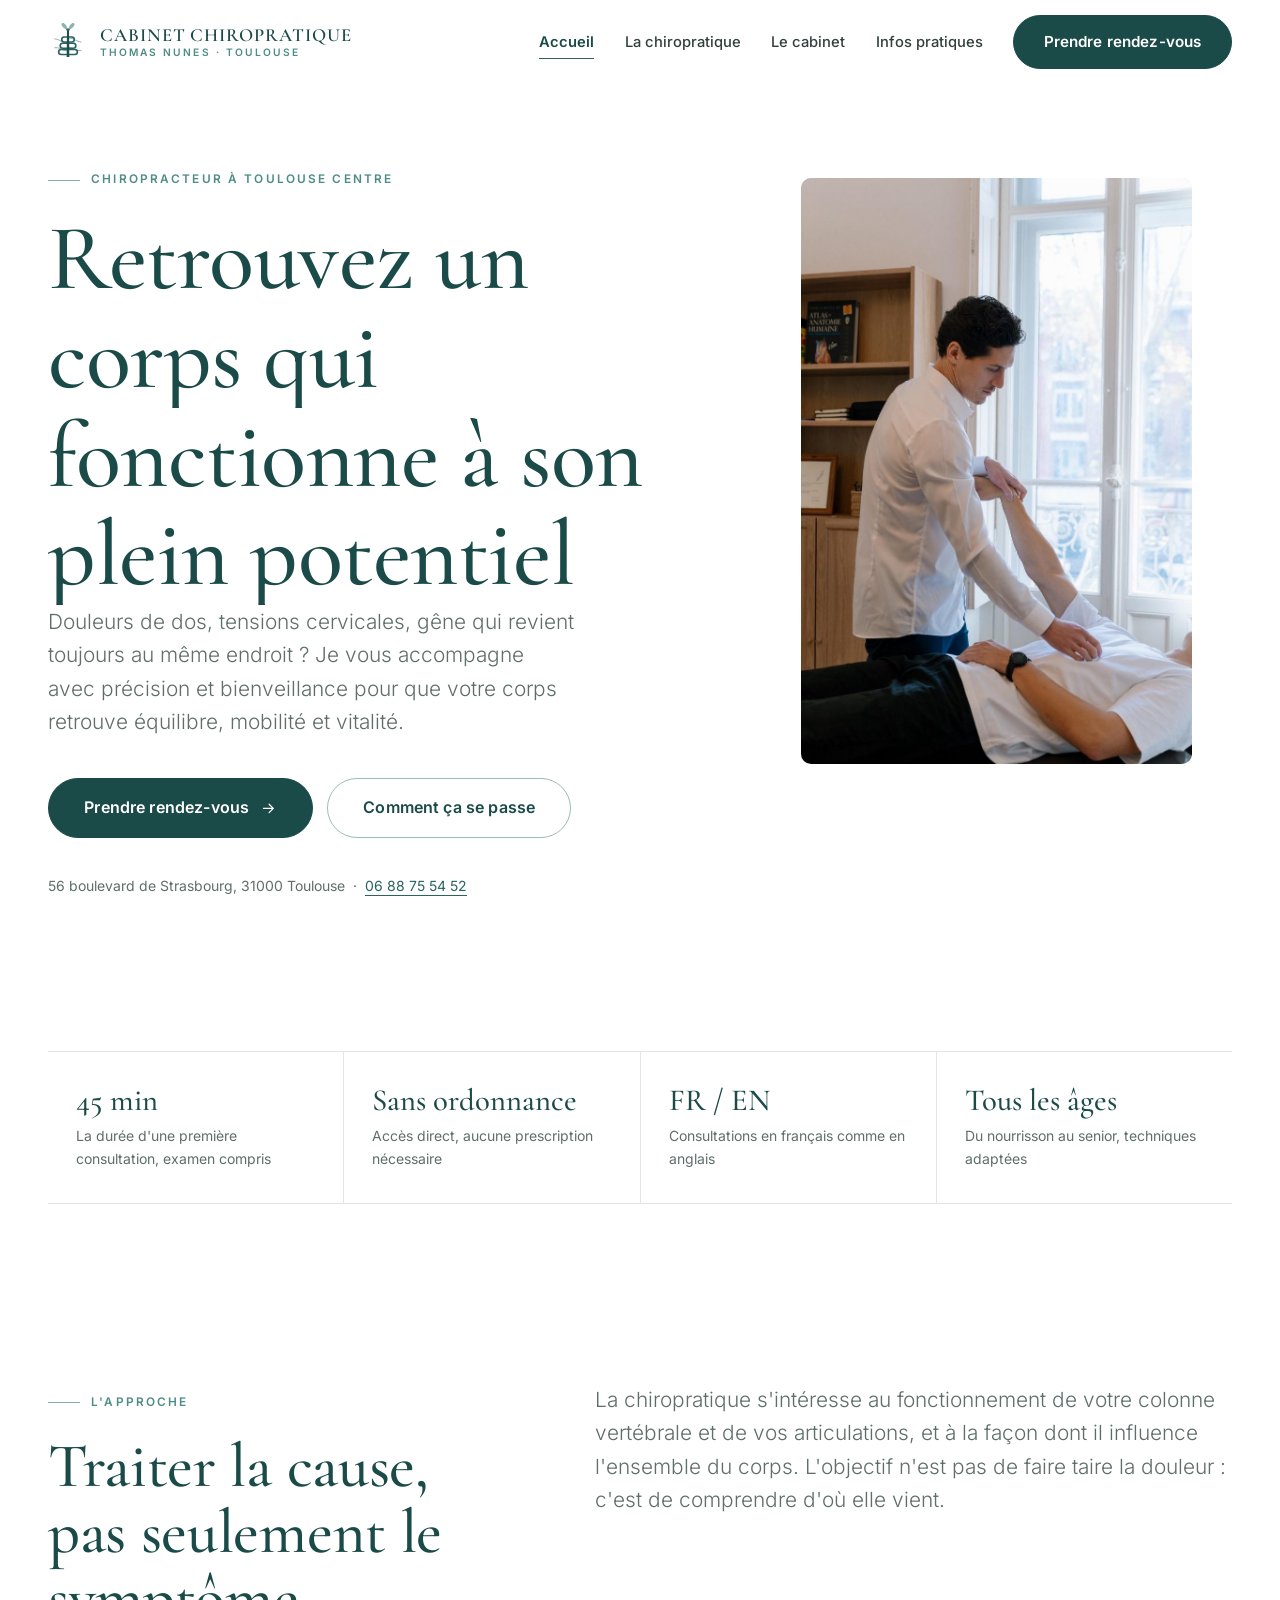
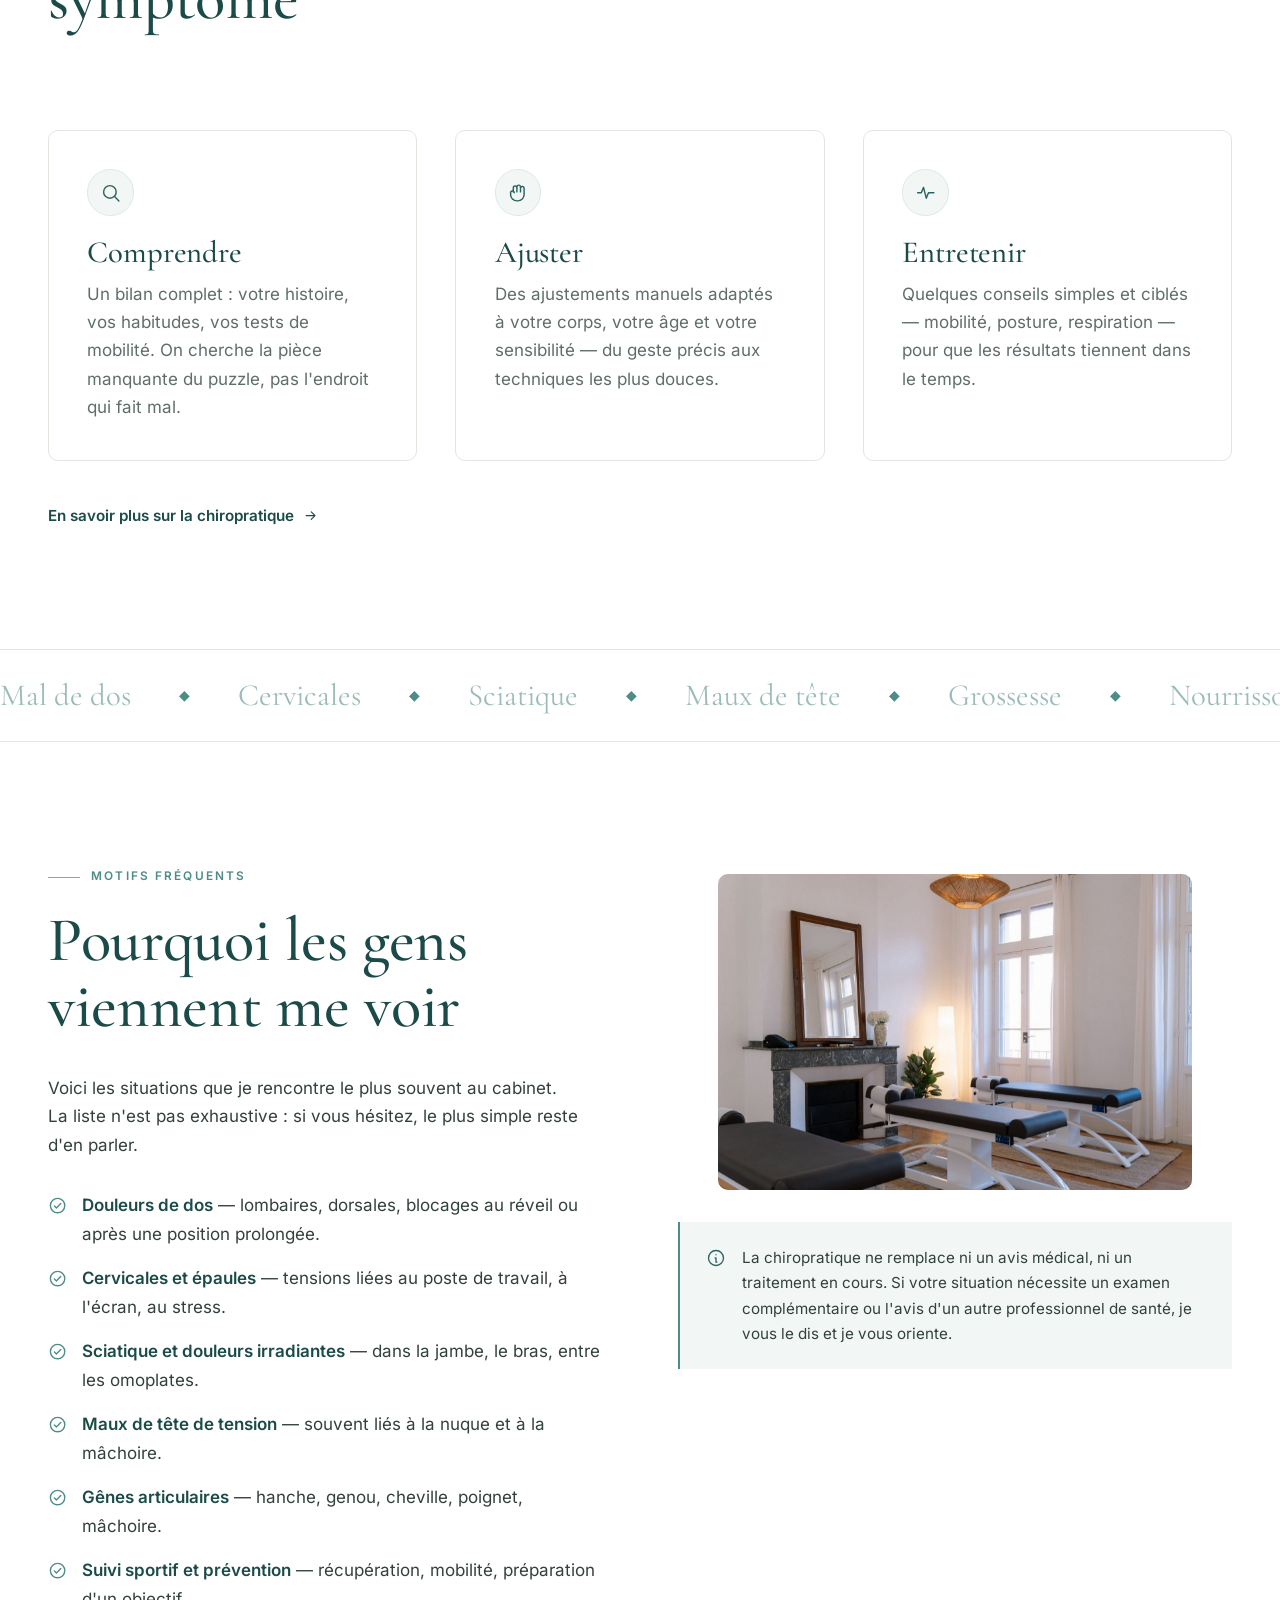
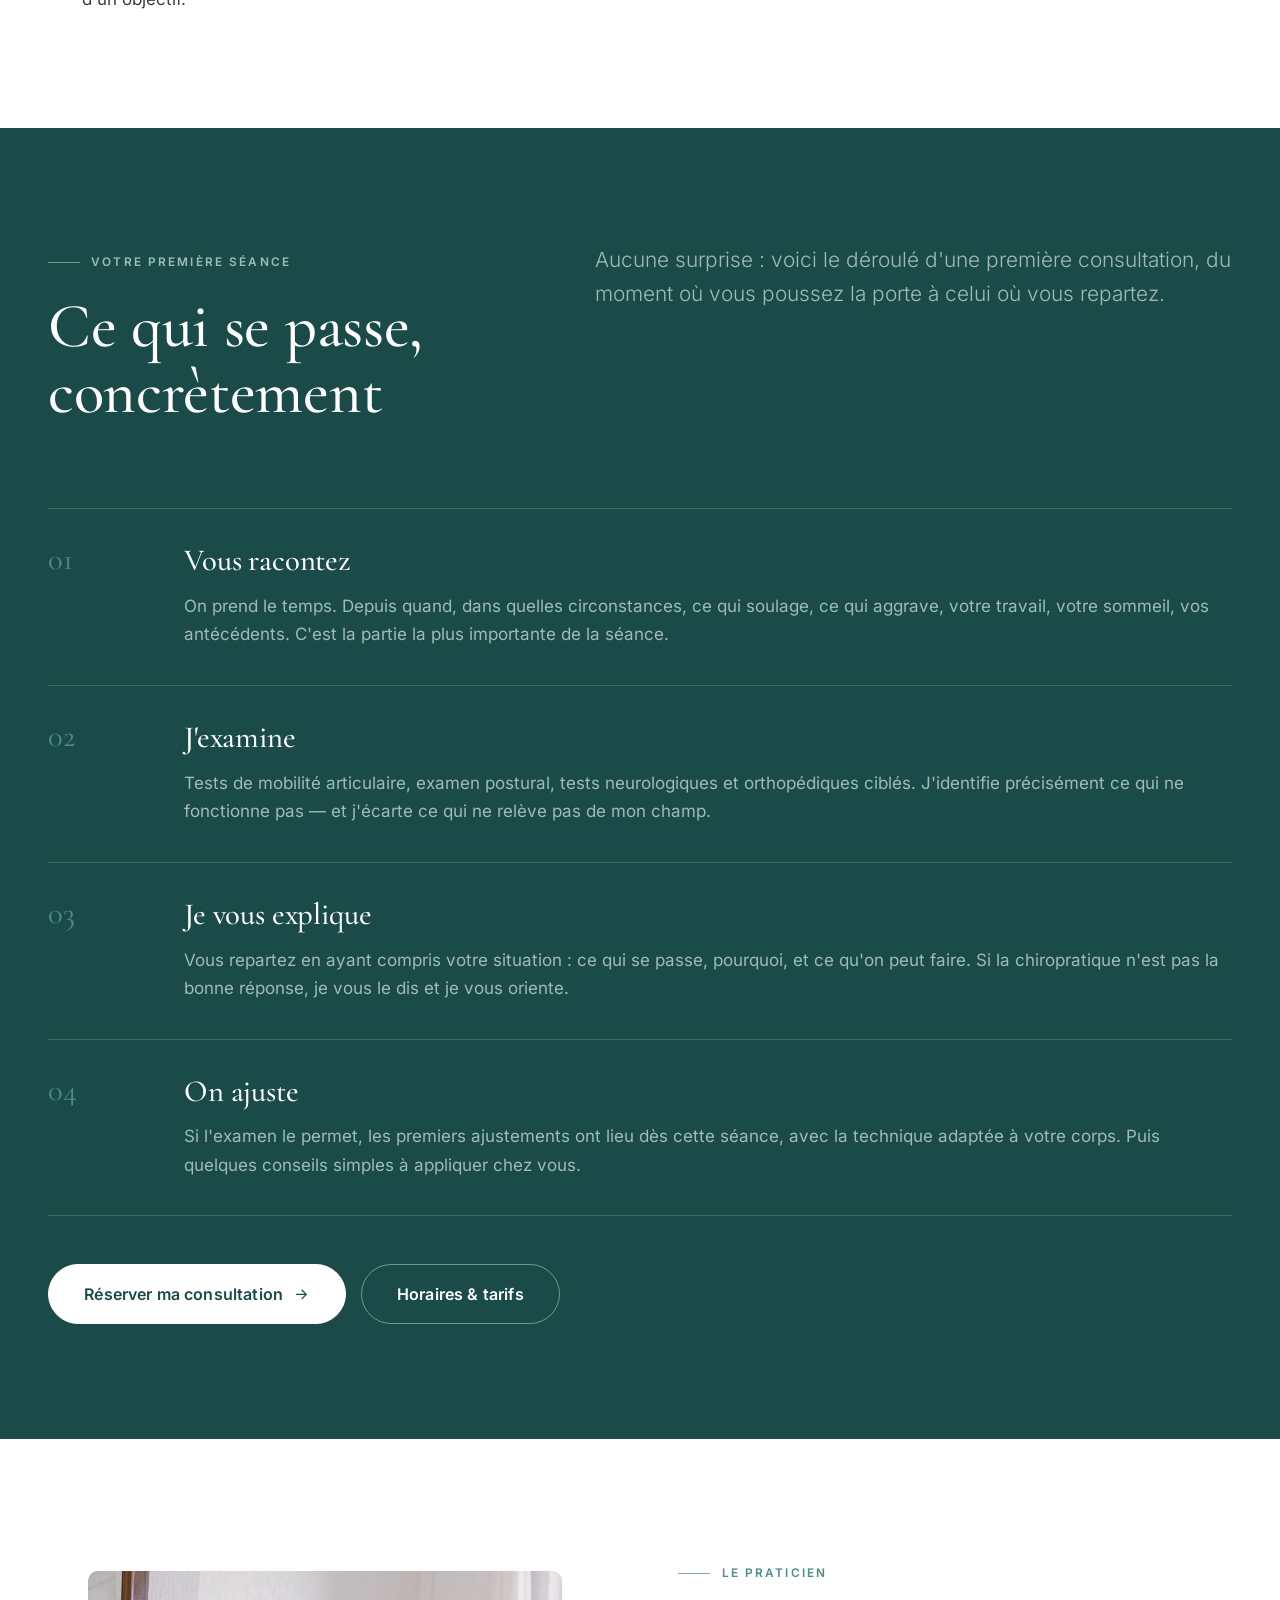
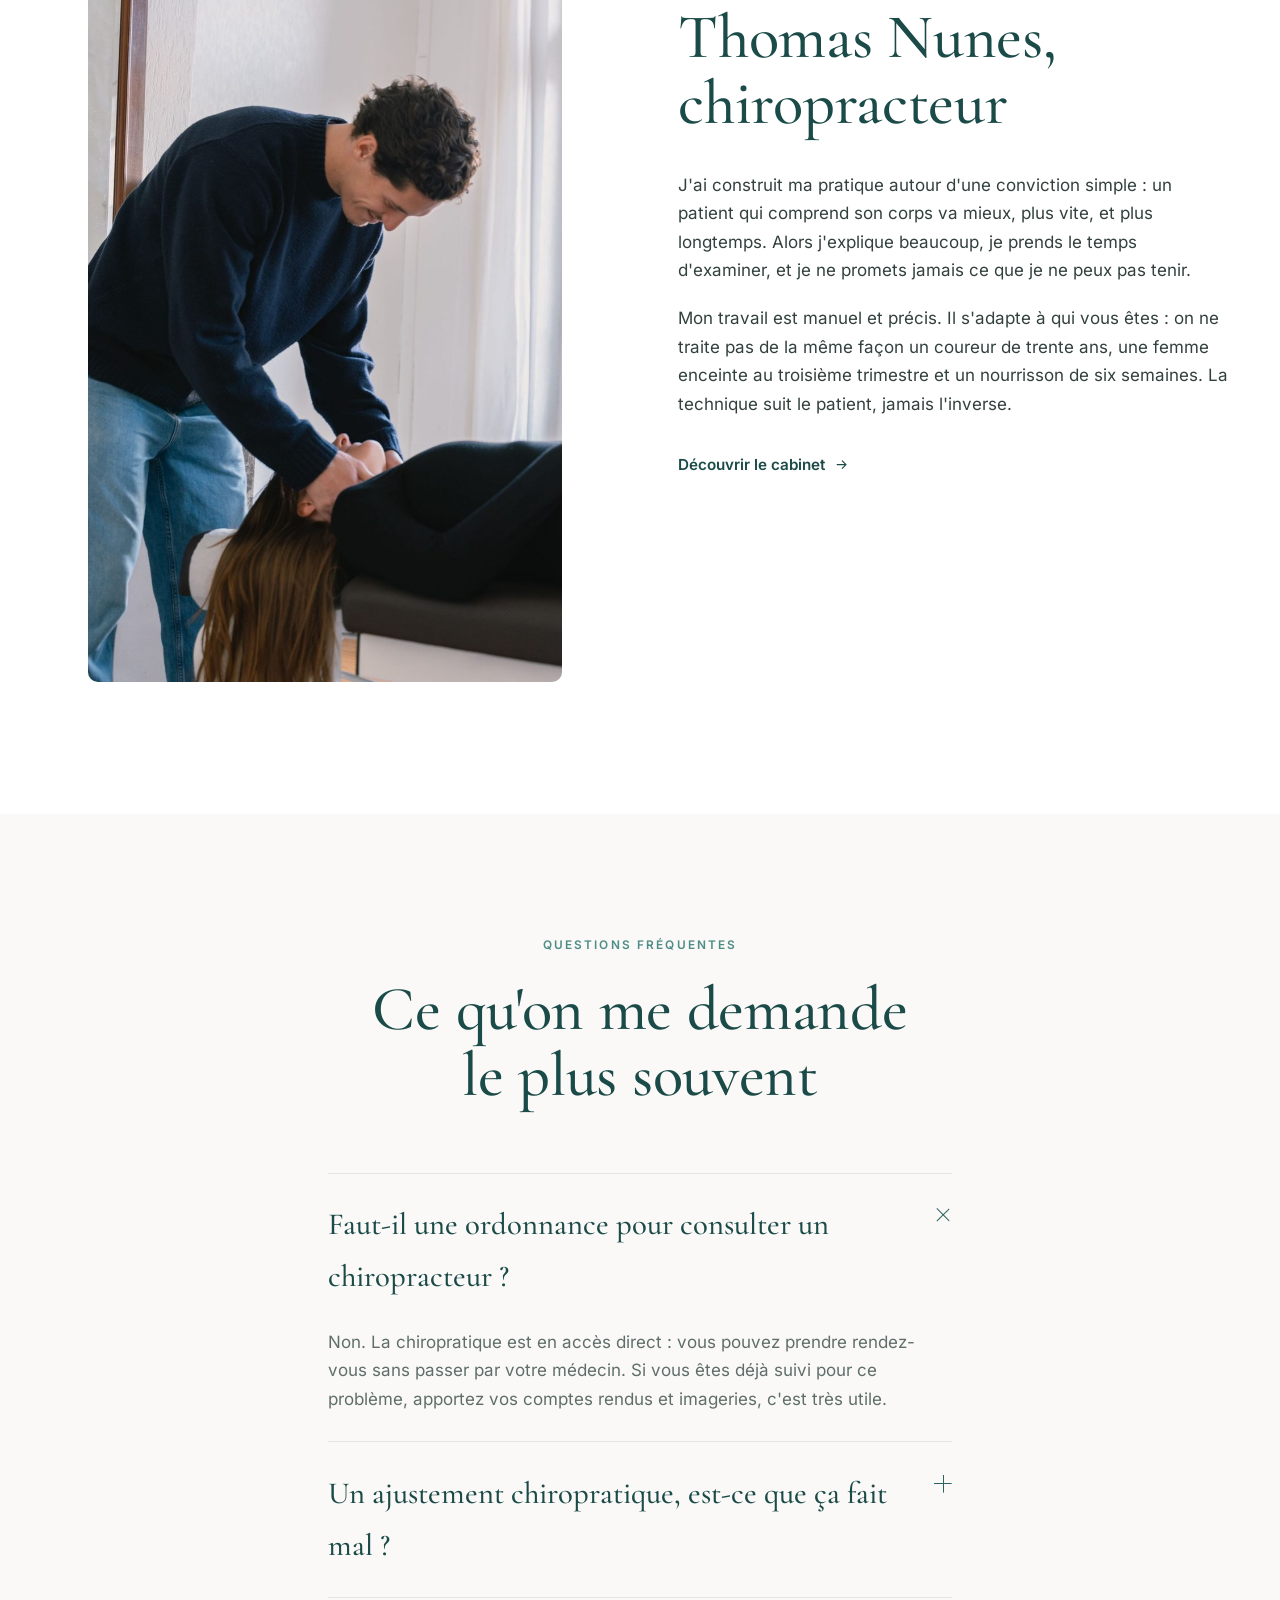
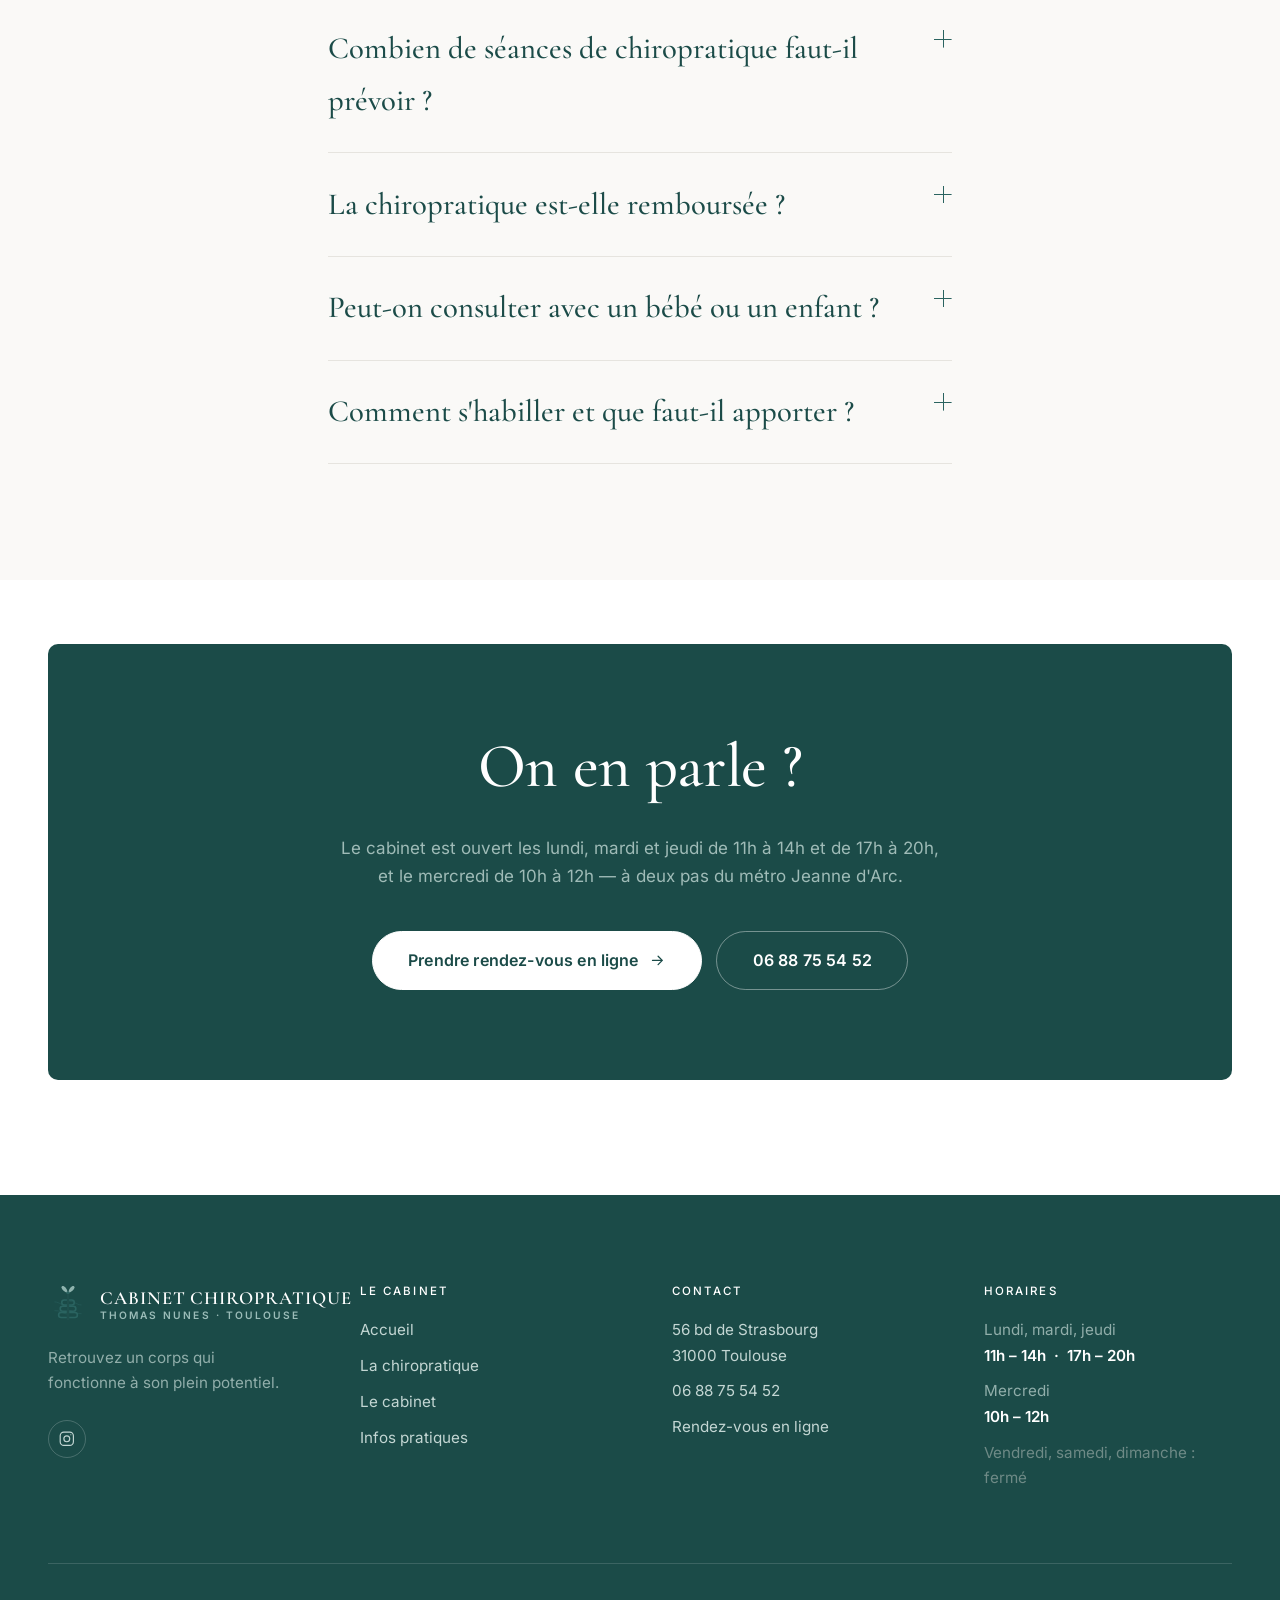
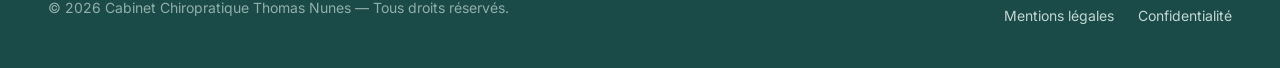
==== commit e057a017: "Integre vos vraies photos et corrige leur cadrage Vos 4 photos etaient deja au bon nom dans assets/i" ====
--- a/index.html
+++ b/index.html
@@ -84,7 +84,7 @@
             <a href="tel:+33688755452">06 88 75 54 52</a>
           </p>
         </div>
-        <div class="reveal" data-delay="1"><figure class="figure figure--portrait figure--parallax"><div class="figure__fallback"><svg viewBox="0 0 24 24" fill="none" stroke="currentColor" stroke-width="1.4" stroke-linecap="round" stroke-linejoin="round" aria-hidden="true"><path d="M3 21h18M5 21V8l7-5 7 5v13M10 21v-6h4v6"/></svg><span>Déposez <code>thomas-portrait-ajustement.jpg</code> dans <code>assets/img/</code></span></div><img src="/assets/img/thomas-portrait-ajustement.jpg" alt="Thomas Nunes, chiropracteur à Toulouse, pendant un ajustement" width="1000" height="1250" decoding="async" onerror="this.style.display=&quot;none&quot;"><div class="figure__mask"></div></figure></div>
+        <div class="reveal" data-delay="1"><figure class="figure figure--2-3 figure--parallax"><div class="figure__fallback"><svg viewBox="0 0 24 24" fill="none" stroke="currentColor" stroke-width="1.4" stroke-linecap="round" stroke-linejoin="round" aria-hidden="true"><path d="M3 21h18M5 21V8l7-5 7 5v13M10 21v-6h4v6"/></svg><span>Déposez <code>thomas-portrait-ajustement.jpg</code> dans <code>assets/img/</code></span></div><img src="/assets/img/thomas-portrait-ajustement.jpg" alt="Thomas Nunes, chiropracteur à Toulouse, pendant un ajustement" width="933" height="1400" decoding="async" onerror="this.style.display=&quot;none&quot;"><div class="figure__mask"></div></figure></div>
       </div>
     </div>
   </section>
@@ -164,7 +164,7 @@
           </ul>
         </div>
         <div>
-          <figure class="figure figure--land figure--parallax"><div class="figure__fallback"><svg viewBox="0 0 24 24" fill="none" stroke="currentColor" stroke-width="1.4" stroke-linecap="round" stroke-linejoin="round" aria-hidden="true"><path d="M3 21h18M5 21V8l7-5 7 5v13M10 21v-6h4v6"/></svg><span>Déposez <code>cabinet-salle-de-soin.jpg</code> dans <code>assets/img/</code></span></div><img src="/assets/img/cabinet-salle-de-soin.jpg" alt="La salle de soin du cabinet : trois tables de chiropratique, parquet et lumière naturelle" width="1500" height="1000" loading="lazy" decoding="async" onerror="this.style.display=&quot;none&quot;"><div class="figure__mask"></div></figure>
+          <figure class="figure figure--land figure--parallax"><div class="figure__fallback"><svg viewBox="0 0 24 24" fill="none" stroke="currentColor" stroke-width="1.4" stroke-linecap="round" stroke-linejoin="round" aria-hidden="true"><path d="M3 21h18M5 21V8l7-5 7 5v13M10 21v-6h4v6"/></svg><span>Déposez <code>cabinet-salle-de-soin.jpg</code> dans <code>assets/img/</code></span></div><img src="/assets/img/cabinet-salle-de-soin.jpg" alt="La salle de soin du cabinet : trois tables de chiropratique, parquet et lumière naturelle" width="1600" height="1066" loading="lazy" decoding="async" onerror="this.style.display=&quot;none&quot;"><div class="figure__mask"></div></figure>
           <div class="note" style="margin-top:2rem">
             <svg viewBox="0 0 24 24" fill="none" stroke="currentColor" stroke-width="1.6" stroke-linecap="round" stroke-linejoin="round" aria-hidden="true"><circle cx="12" cy="12" r="9"/><path d="M12 8h.01M11 12h1v5h1"/></svg>
             <div><p>La chiropratique ne remplace ni un avis médical, ni un traitement en cours.
@@ -215,7 +215,7 @@
           nourrisson de six semaines. La technique suit le patient, jamais l'inverse.</p>
           <p style="margin-top:2rem"><a class="link-arrow" href="/le-cabinet/">Découvrir le cabinet <svg viewBox="0 0 24 24" fill="none" stroke="currentColor" stroke-width="1.8" stroke-linecap="round" stroke-linejoin="round" aria-hidden="true"><path d="M5 12h14M13 6l6 6-6 6"/></svg></a></p>
         </div>
-        <div><figure class="figure figure--portrait figure--parallax"><div class="figure__fallback"><svg viewBox="0 0 24 24" fill="none" stroke="currentColor" stroke-width="1.4" stroke-linecap="round" stroke-linejoin="round" aria-hidden="true"><path d="M3 21h18M5 21V8l7-5 7 5v13M10 21v-6h4v6"/></svg><span>Déposez <code>thomas-ajustement-cervical.jpg</code> dans <code>assets/img/</code></span></div><img src="/assets/img/thomas-ajustement-cervical.jpg" alt="Thomas Nunes réalisant un ajustement cervical sur une patiente" width="1000" height="1250" loading="lazy" decoding="async" onerror="this.style.display=&quot;none&quot;"><div class="figure__mask"></div></figure></div>
+        <div><figure class="figure figure--2-3 figure--parallax"><div class="figure__fallback"><svg viewBox="0 0 24 24" fill="none" stroke="currentColor" stroke-width="1.4" stroke-linecap="round" stroke-linejoin="round" aria-hidden="true"><path d="M3 21h18M5 21V8l7-5 7 5v13M10 21v-6h4v6"/></svg><span>Déposez <code>thomas-ajustement-cervical.jpg</code> dans <code>assets/img/</code></span></div><img src="/assets/img/thomas-ajustement-cervical.jpg" alt="Thomas Nunes réalisant un ajustement cervical sur une patiente" width="934" height="1400" loading="lazy" decoding="async" onerror="this.style.display=&quot;none&quot;"><div class="figure__mask"></div></figure></div>
       </div>
     </div>
   </section>
--- a/assets/css/site.css
+++ b/assets/css/site.css
@@ -406,6 +406,7 @@
 .figure--land    { aspect-ratio: 3 / 2; }
 .figure--wide    { aspect-ratio: 16 / 9; }
 .figure--tall    { aspect-ratio: 3 / 4; }
+.figure--2-3     { aspect-ratio: 2 / 3; }   /* ratio reel de vos photos portrait */
 
 /* Voile qui se retire au scroll */
 .figure__mask {
@@ -432,7 +433,8 @@
 figcaption { margin-top: .85rem; font-size: var(--step--1); color: var(--ink-500); }
 
 /* Bande d'images pleine largeur */
-.strip { display: grid; grid-template-columns: repeat(auto-fit, minmax(min(100%, 15rem), 1fr)); gap: 1px; background: var(--line); }
+.strip { display: grid; grid-template-columns: repeat(auto-fit, minmax(min(100%, 15rem), 1fr));
+  gap: 1px; background: var(--line); align-items: start; } /* chaque photo garde son propre ratio, sans etirement */
 .strip .figure { border-radius: 0; }
 
 /* ==========================================================================
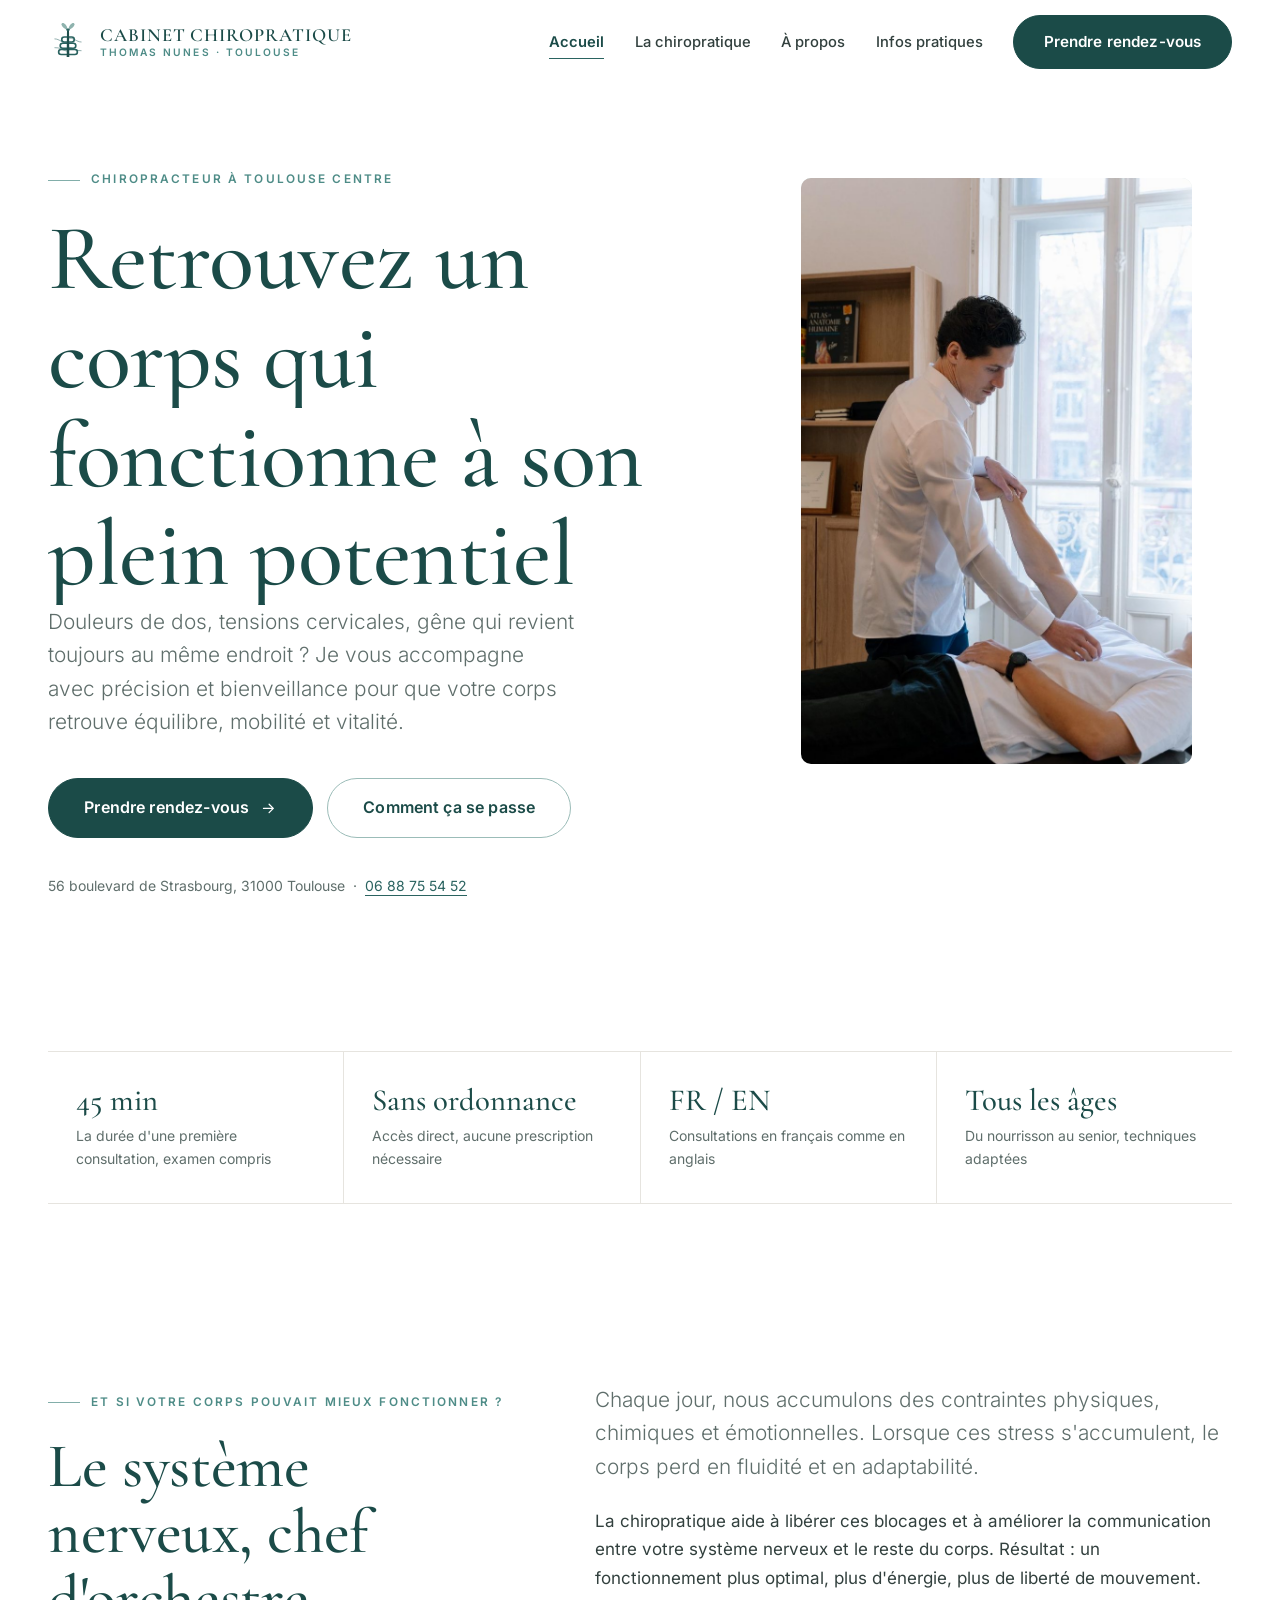
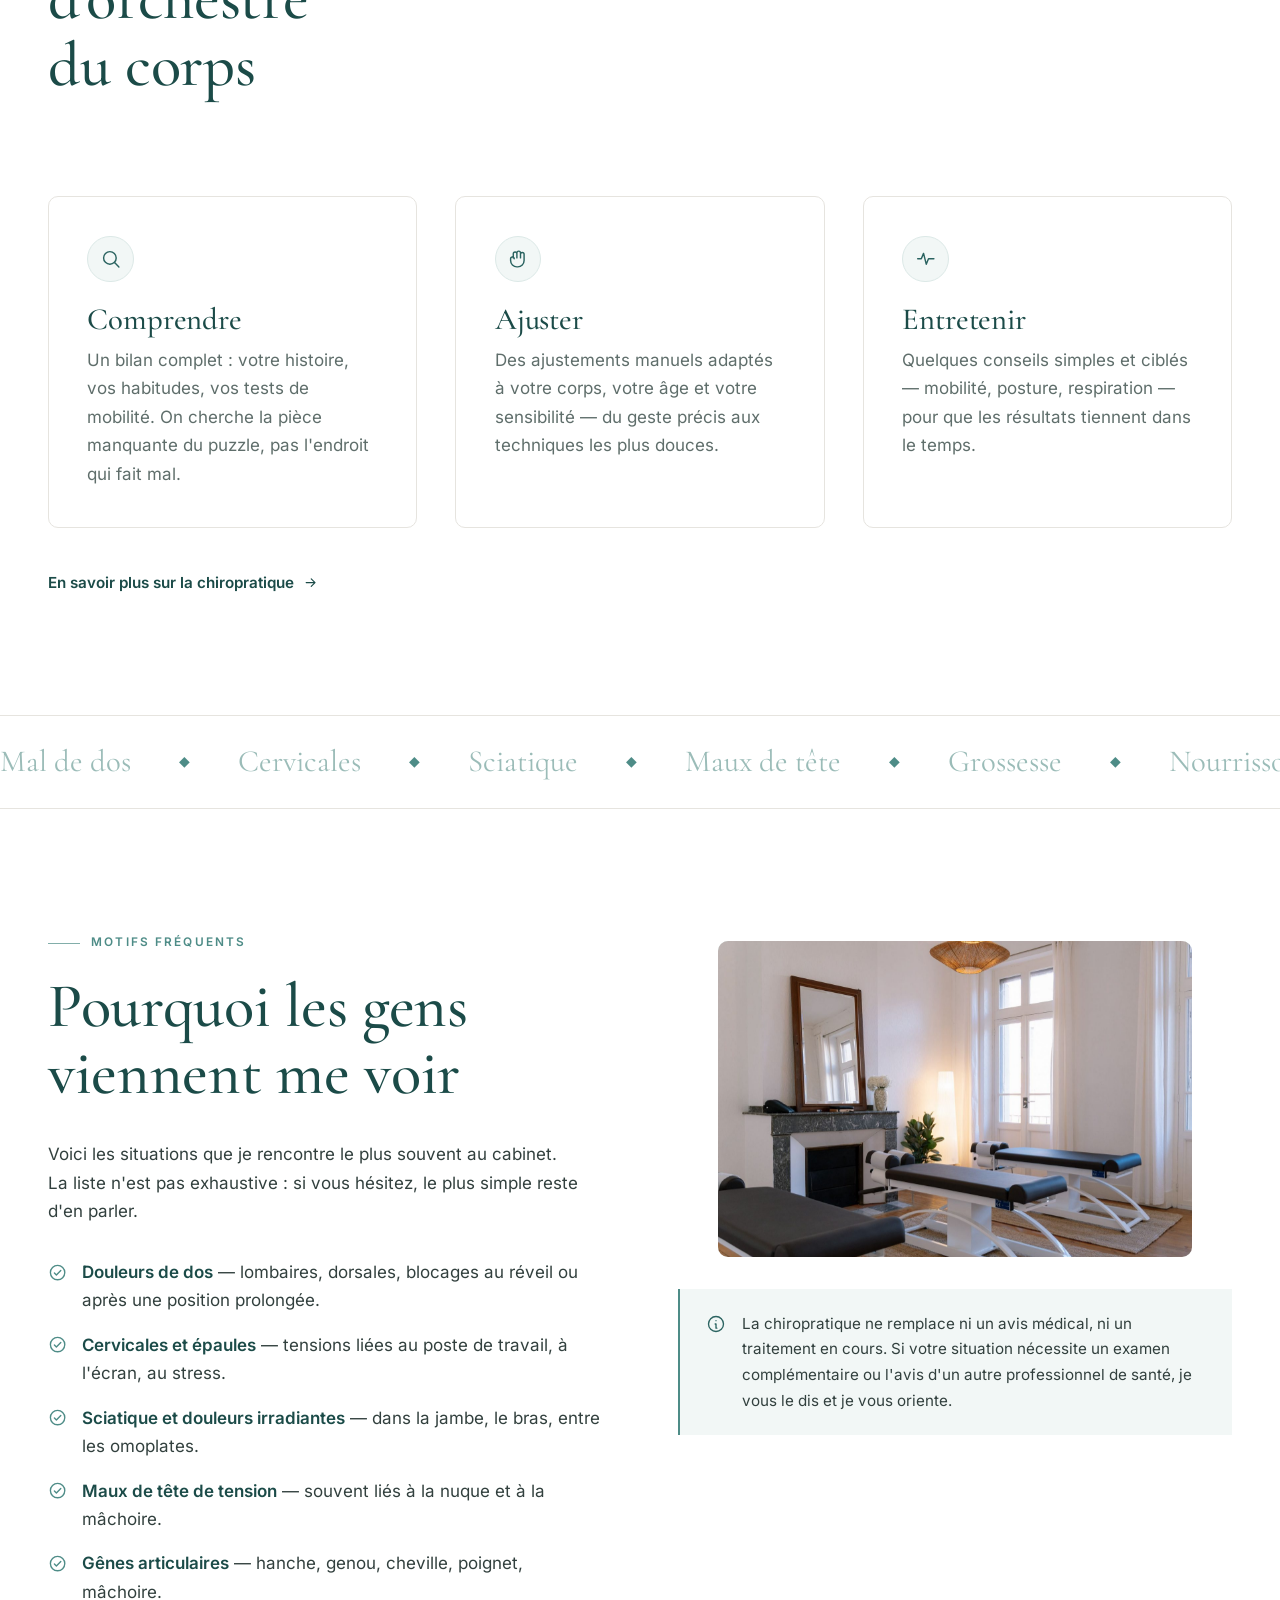
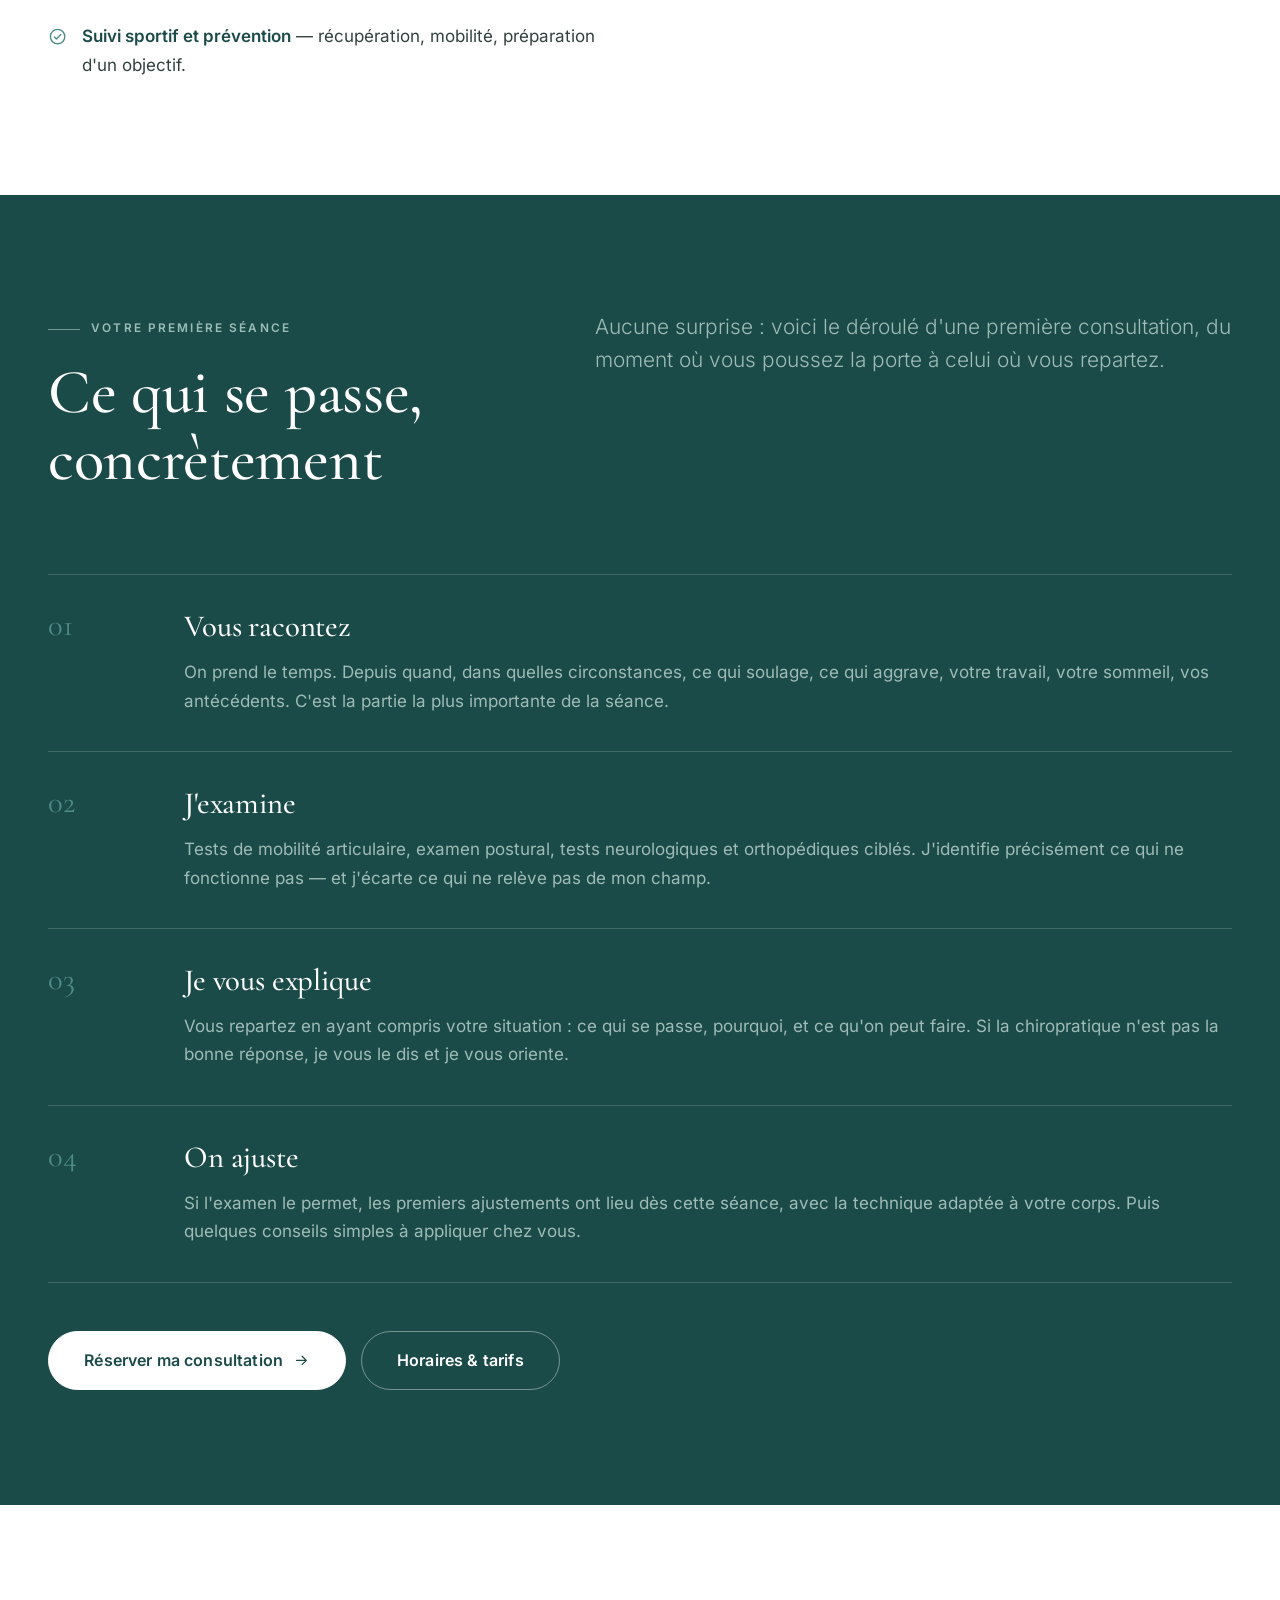
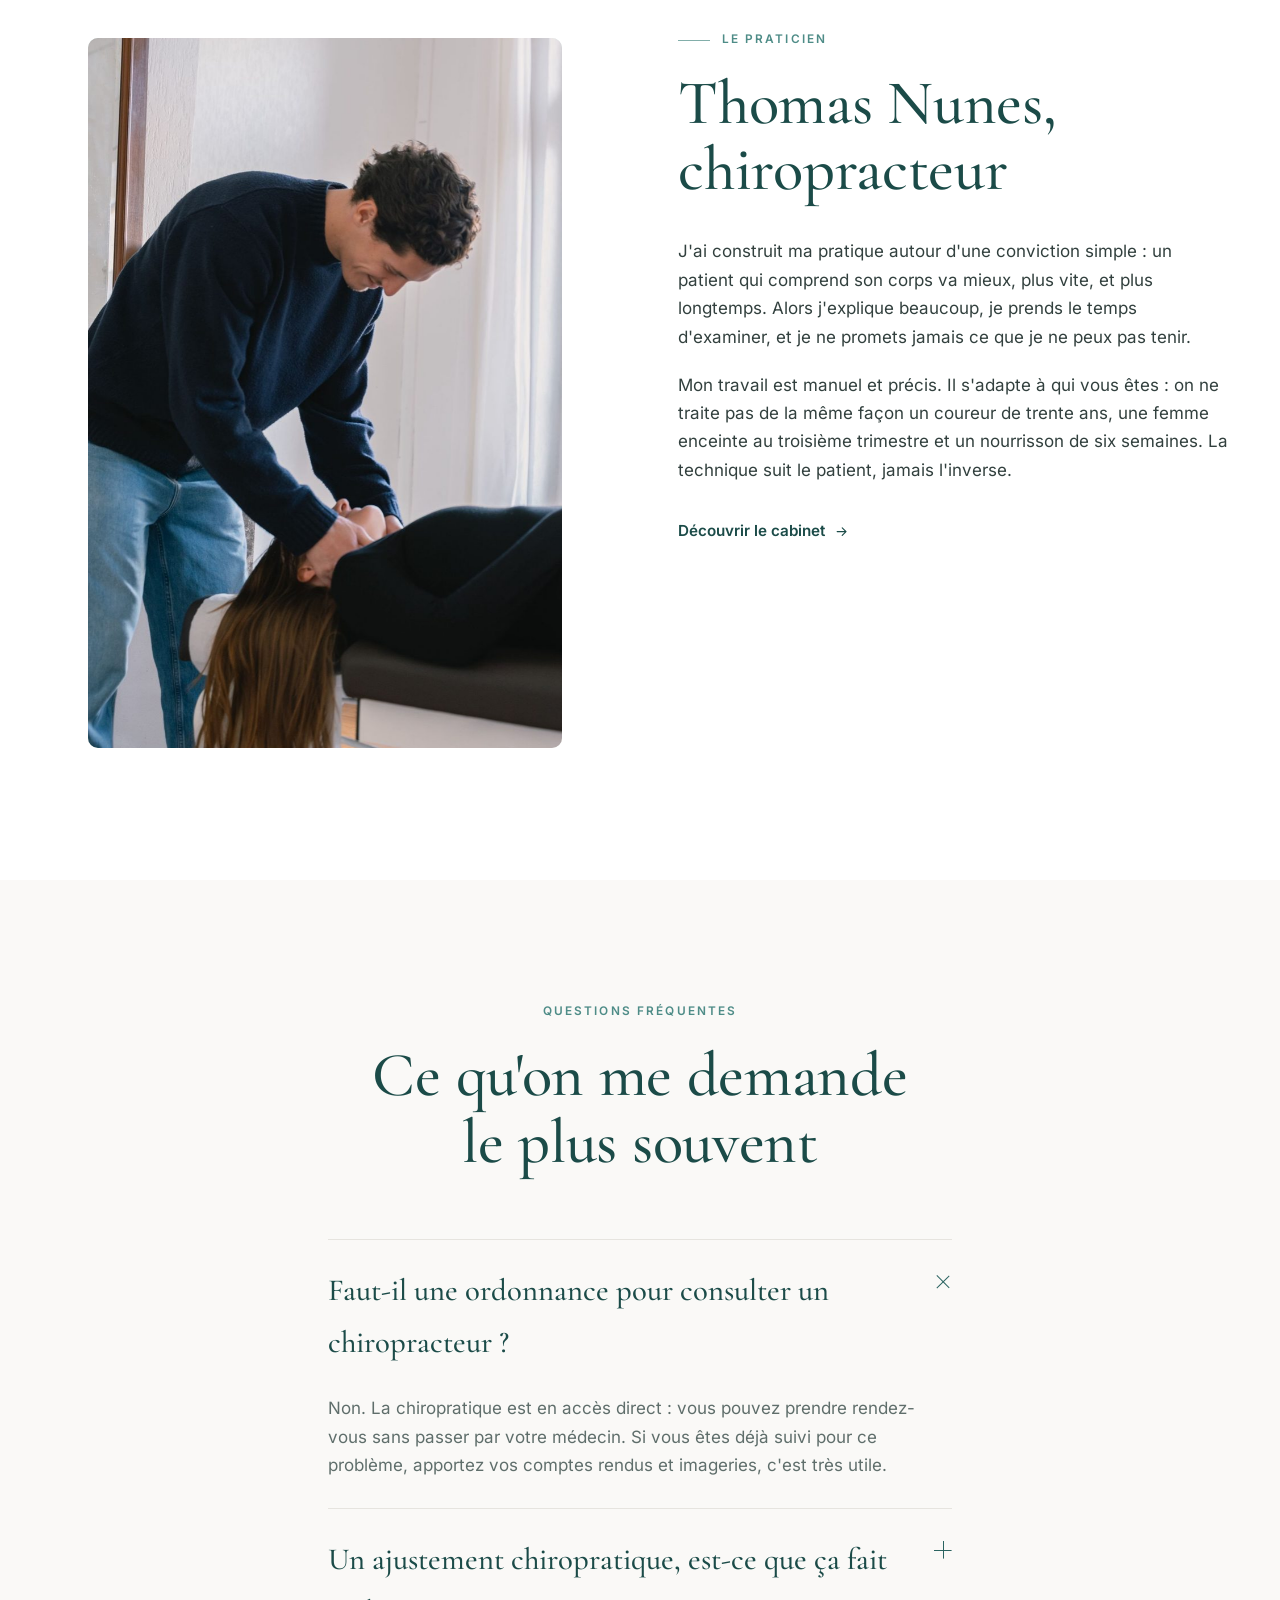
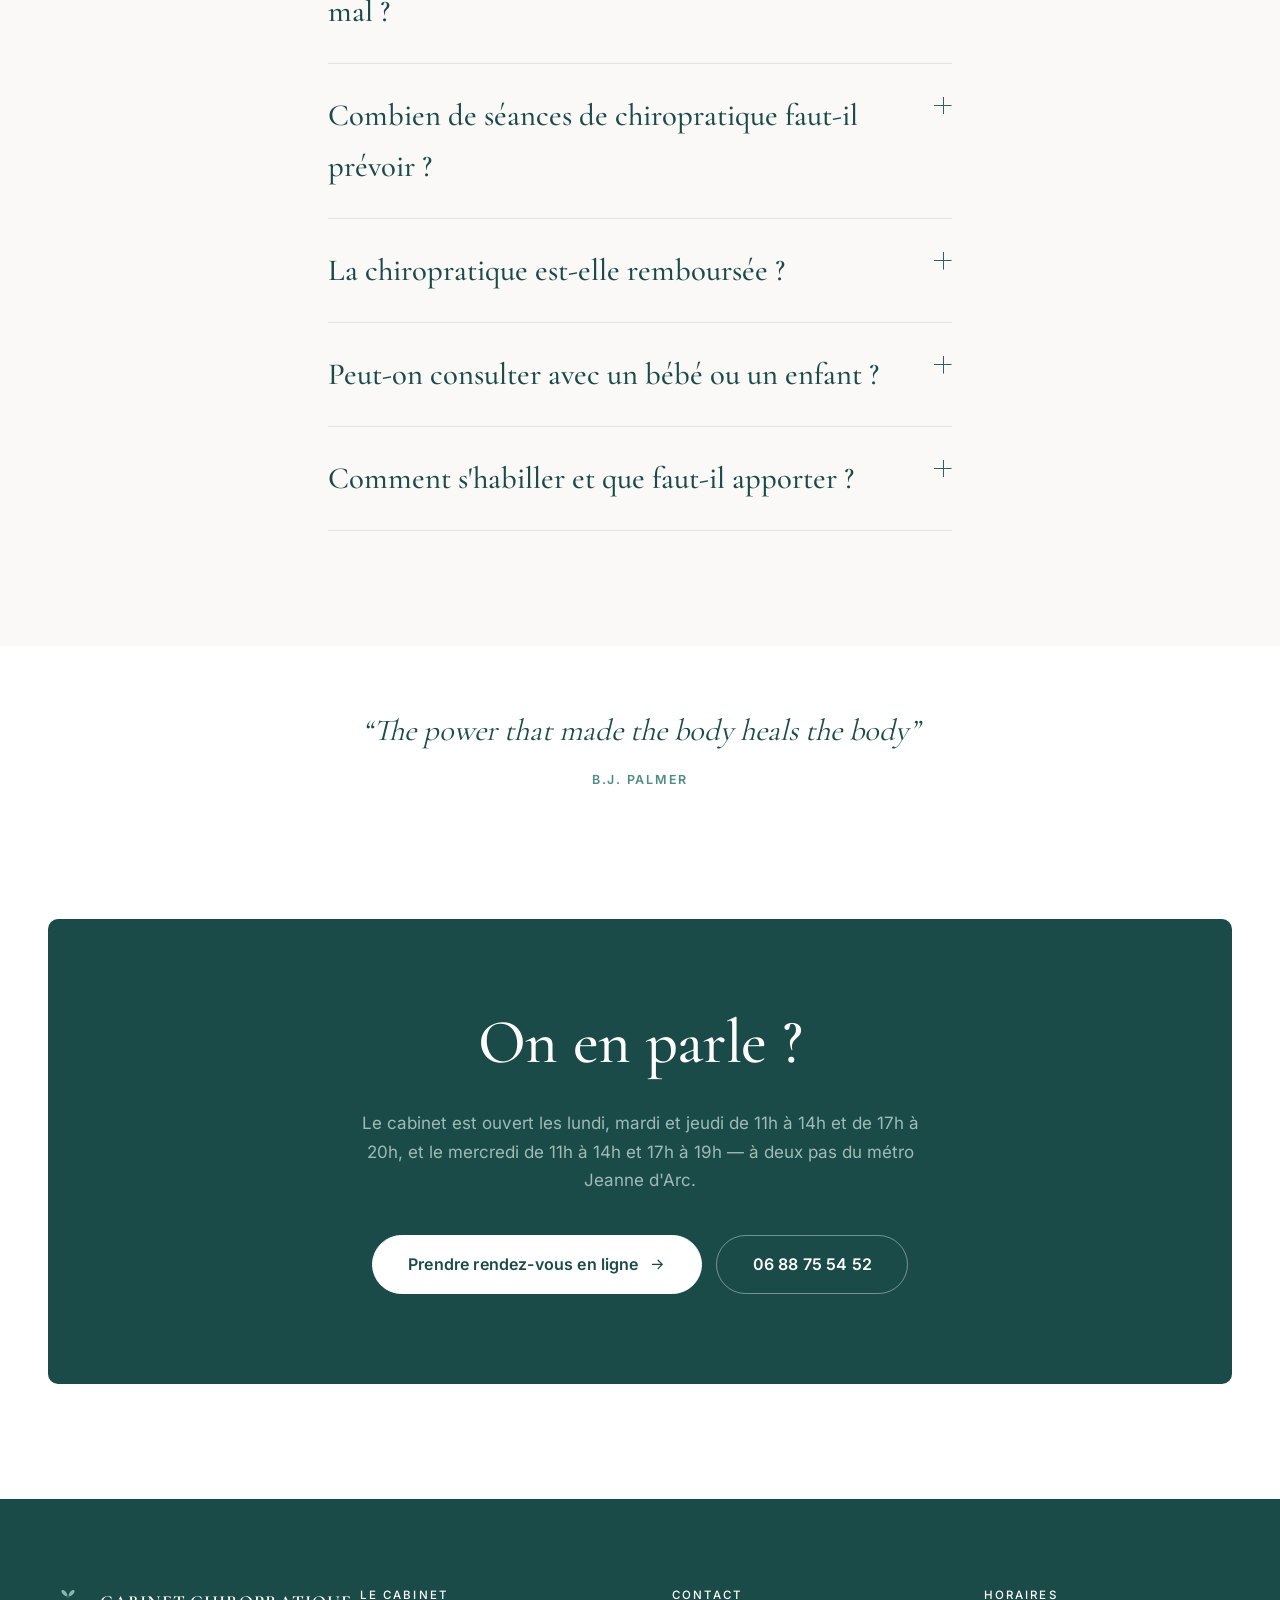
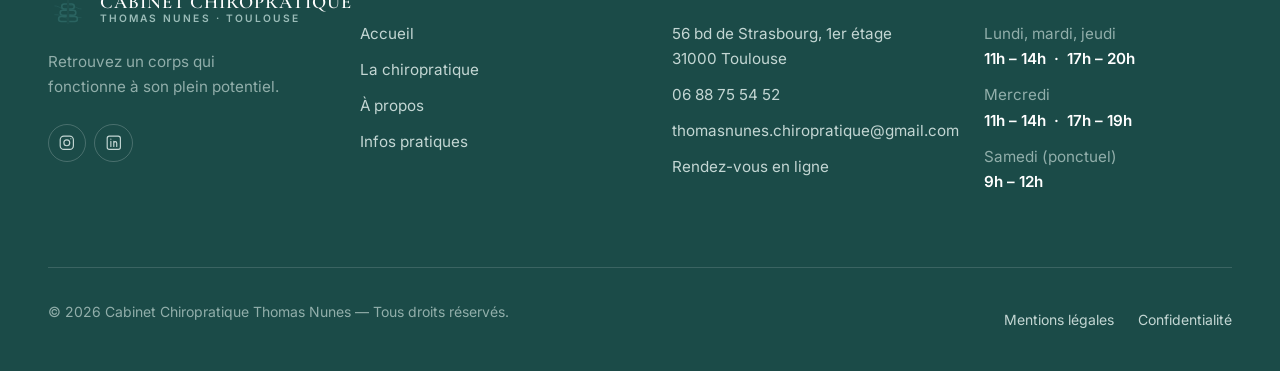
==== commit 6e7451c7: "Corrige le lien de reservation, integre l'agenda en iframe, et reprend le vrai contenu et les vraies" ====
--- a/index.html
+++ b/index.html
@@ -55,8 +55,8 @@
       <span class="nav-toggle__bars" aria-hidden="true"><span></span><span></span><span></span></span> Menu
     </button>
     <nav class="nav" id="nav-principal" aria-label="Navigation principale">
-      <ul class="nav__list"><li><a class="nav__link" href="/" aria-current="page">Accueil</a></li><li><a class="nav__link" href="/la-chiropratique/">La chiropratique</a></li><li><a class="nav__link" href="/le-cabinet/">Le cabinet</a></li><li><a class="nav__link" href="/infos-pratiques/">Infos pratiques</a></li></ul>
-      <a class="btn" href="https://www.doctolib.fr/chiropracteur/toulouse/thomas-nunes" target="_blank" rel="noopener" data-magnetic>Prendre rendez-vous</a>
+      <ul class="nav__list"><li><a class="nav__link" href="/" aria-current="page">Accueil</a></li><li><a class="nav__link" href="/la-chiropratique/">La chiropratique</a></li><li><a class="nav__link" href="/le-cabinet/">À propos</a></li><li><a class="nav__link" href="/infos-pratiques/">Infos pratiques</a></li></ul>
+      <a class="btn" href="/reserver/" data-magnetic>Prendre rendez-vous</a>
     </nav>
   </div>
 </header>
@@ -74,7 +74,7 @@
             équilibre, mobilité et vitalité.
           </p>
           <div class="btn-row reveal" data-delay="2">
-            <a class="btn btn--lg" href="https://www.doctolib.fr/chiropracteur/toulouse/thomas-nunes" target="_blank" rel="noopener" data-magnetic>
+            <a class="btn btn--lg" href="/reserver/" data-magnetic>
               Prendre rendez-vous <svg viewBox="0 0 24 24" fill="none" stroke="currentColor" stroke-width="1.8" stroke-linecap="round" stroke-linejoin="round" aria-hidden="true"><path d="M5 12h14M13 6l6 6-6 6"/></svg>
             </a>
             <a class="btn btn--ghost btn--lg" href="#deroulement">Comment ça se passe</a>
@@ -104,14 +104,19 @@
     <div class="wrap">
       <div class="split split--wide-right split--top" style="margin-bottom:clamp(2.5rem,5vw,4rem)">
         <div>
-          <p class="eyebrow">L'approche</p>
-          <h2>Traiter la cause,<br>pas seulement le symptôme</h2>
+          <p class="eyebrow">Et si votre corps pouvait mieux fonctionner&nbsp;?</p>
+          <h2>Le système nerveux, chef d'orchestre du corps</h2>
         </div>
         <div>
           <p class="lede">
-            La chiropratique s'intéresse au fonctionnement de votre colonne vertébrale et de vos
-            articulations, et à la façon dont il influence l'ensemble du corps. L'objectif n'est
-            pas de faire taire la douleur&nbsp;: c'est de comprendre d'où elle vient.
+            Chaque jour, nous accumulons des contraintes physiques, chimiques et
+            émotionnelles. Lorsque ces stress s'accumulent, le corps perd en fluidité et
+            en adaptabilité.
+          </p>
+          <p>
+            La chiropratique aide à libérer ces blocages et à améliorer la communication
+            entre votre système nerveux et le reste du corps. Résultat&nbsp;: un
+            fonctionnement plus optimal, plus d'énergie, plus de liberté de mouvement.
           </p>
         </div>
       </div>
@@ -195,7 +200,7 @@
       </ol>
 
       <div class="btn-row" style="margin-top:3rem">
-        <a class="btn btn--light btn--lg" href="https://www.doctolib.fr/chiropracteur/toulouse/thomas-nunes" target="_blank" rel="noopener" data-magnetic>Réserver ma consultation <svg viewBox="0 0 24 24" fill="none" stroke="currentColor" stroke-width="1.8" stroke-linecap="round" stroke-linejoin="round" aria-hidden="true"><path d="M5 12h14M13 6l6 6-6 6"/></svg></a>
+        <a class="btn btn--light btn--lg" href="/reserver/" data-magnetic>Réserver ma consultation <svg viewBox="0 0 24 24" fill="none" stroke="currentColor" stroke-width="1.8" stroke-linecap="round" stroke-linejoin="round" aria-hidden="true"><path d="M5 12h14M13 6l6 6-6 6"/></svg></a>
         <a class="btn btn--outline-light btn--lg" href="/infos-pratiques/">Horaires &amp; tarifs</a>
       </div>
     </div>
@@ -255,14 +260,16 @@
     </div>
   </section>
 
+  <div class="pullquote reveal"><blockquote>The power that made the body heals the body</blockquote><cite>B.J. Palmer</cite></div>
+
   <section class="section section--tight" style="padding-bottom:clamp(4rem,9vw,9rem)">
     <div class="wrap">
       <div class="cta-band reveal">
         <h2>On en parle&nbsp;?</h2>
         <p>Le cabinet est ouvert les lundi, mardi et jeudi de 11h à 14h et de 17h à 20h,
-        et le mercredi de 10h à 12h — à deux pas du métro Jeanne d'Arc.</p>
+        et le mercredi de 11h à 14h et 17h à 19h — à deux pas du métro Jeanne d'Arc.</p>
         <div class="btn-row">
-          <a class="btn btn--light btn--lg" href="https://www.doctolib.fr/chiropracteur/toulouse/thomas-nunes" target="_blank" rel="noopener" data-magnetic>Prendre rendez-vous en ligne <svg viewBox="0 0 24 24" fill="none" stroke="currentColor" stroke-width="1.8" stroke-linecap="round" stroke-linejoin="round" aria-hidden="true"><path d="M5 12h14M13 6l6 6-6 6"/></svg></a>
+          <a class="btn btn--light btn--lg" href="/reserver/" data-magnetic>Prendre rendez-vous en ligne <svg viewBox="0 0 24 24" fill="none" stroke="currentColor" stroke-width="1.8" stroke-linecap="round" stroke-linejoin="round" aria-hidden="true"><path d="M5 12h14M13 6l6 6-6 6"/></svg></a>
           <a class="btn btn--outline-light btn--lg" href="tel:+33688755452">06 88 75 54 52</a>
         </div>
       </div>
@@ -284,6 +291,7 @@
         <p>Retrouvez un corps qui fonctionne à son plein potentiel.</p>
         <div class="social" style="margin-top:1.5rem">
           <a href="https://www.instagram.com/nuneschiropratique/" target="_blank" rel="noopener" aria-label="Instagram du cabinet"><svg viewBox="0 0 24 24" fill="none" stroke="currentColor" stroke-width="1.6" stroke-linecap="round" stroke-linejoin="round" aria-hidden="true"><rect x="3" y="3" width="18" height="18" rx="5"/><circle cx="12" cy="12" r="4"/><path d="M17.5 6.5h.01"/></svg></a>
+          <a href="https://www.linkedin.com/in/thomas-nunes-5853b5300/" target="_blank" rel="noopener" aria-label="LinkedIn de Thomas Nunes"><svg viewBox="0 0 24 24" fill="none" stroke="currentColor" stroke-width="1.6" stroke-linecap="round" stroke-linejoin="round" aria-hidden="true"><rect x="3" y="3" width="18" height="18" rx="3"/><path d="M8 10v7M8 7v.01M12 17v-4.5a2 2 0 0 1 4 0V17M12 10v7"/></svg></a>
         </div>
       </div>
       <div>
@@ -291,24 +299,25 @@
         <ul>
           <li><a href="/">Accueil</a></li>
           <li><a href="/la-chiropratique/">La chiropratique</a></li>
-          <li><a href="/le-cabinet/">Le cabinet</a></li>
+          <li><a href="/le-cabinet/">À propos</a></li>
           <li><a href="/infos-pratiques/">Infos pratiques</a></li>
         </ul>
       </div>
       <div>
         <h4>Contact</h4>
         <ul>
-          <li><a href="https://maps.google.com/?q=56+boulevard+de+Strasbourg+31000+Toulouse" target="_blank" rel="noopener">56 bd de Strasbourg<br>31000 Toulouse</a></li>
+          <li><a href="https://maps.google.com/?q=56+boulevard+de+Strasbourg+31000+Toulouse" target="_blank" rel="noopener">56 bd de Strasbourg, 1er étage<br>31000 Toulouse</a></li>
           <li><a href="tel:+33688755452">06 88 75 54 52</a></li>
-          <li><a href="https://www.doctolib.fr/chiropracteur/toulouse/thomas-nunes" target="_blank" rel="noopener">Rendez-vous en ligne</a></li>
+          <li><a href="mailto:thomasnunes.chiropratique@gmail.com">thomasnunes.chiropratique@gmail.com</a></li>
+          <li><a href="/reserver/">Rendez-vous en ligne</a></li>
         </ul>
       </div>
       <div>
         <h4>Horaires</h4>
         <ul>
           <li>Lundi, mardi, jeudi<br><strong style="color:#fff">11h – 14h &nbsp;·&nbsp; 17h – 20h</strong></li>
-          <li>Mercredi<br><strong style="color:#fff">10h – 12h</strong></li>
-          <li style="color:#6E8A86">Vendredi, samedi, dimanche : fermé</li>
+          <li>Mercredi<br><strong style="color:#fff">11h – 14h &nbsp;·&nbsp; 17h – 19h</strong></li>
+          <li>Samedi (ponctuel)<br><strong style="color:#fff">9h – 12h</strong></li>
         </ul>
       </div>
     </div>
@@ -333,14 +342,15 @@
   "logo": "https://nuneschiropratique.fr/assets/img/embleme.svg",
   "image": "https://nuneschiropratique.fr/assets/img/cabinet-salle-de-soin.jpg",
   "telephone": "+33688755452",
-  "priceRange": "€€",
+  "email": "thomasnunes.chiropratique@gmail.com",
+  "priceRange": "€",
   "currenciesAccepted": "EUR",
   "paymentAccepted": "Carte bancaire, Espèces, Chèque",
   "availableLanguage": ["fr", "en"],
   "medicalSpecialty": "Chiropractic",
   "address": {
     "@type": "PostalAddress",
-    "streetAddress": "56 boulevard de Strasbourg",
+    "streetAddress": "56 boulevard de Strasbourg, 1er étage",
     "postalCode": "31000",
     "addressLocality": "Toulouse",
     "addressRegion": "Occitanie",
@@ -351,17 +361,18 @@
     { "@type": "City", "name": "Toulouse" },
     { "@type": "AdministrativeArea", "name": "Haute-Garonne" }
   ],
-  "sameAs": ["https://www.instagram.com/nuneschiropratique/", "https://www.doctolib.fr/chiropracteur/toulouse/thomas-nunes"],
+  "sameAs": ["https://www.instagram.com/nuneschiropratique/", "https://thomasnuneschiropratique.neptune.practicehub.io/p/book-online"],
   "hasMap": "https://maps.google.com/?q=56+boulevard+de+Strasbourg+31000+Toulouse",
   "openingHoursSpecification": [
     { "@type": "OpeningHoursSpecification", "dayOfWeek": ["Monday","Tuesday","Thursday"], "opens": "11:00", "closes": "14:00" },
     { "@type": "OpeningHoursSpecification", "dayOfWeek": ["Monday","Tuesday","Thursday"], "opens": "17:00", "closes": "20:00" },
-    { "@type": "OpeningHoursSpecification", "dayOfWeek": "Wednesday", "opens": "10:00", "closes": "12:00" }
+    { "@type": "OpeningHoursSpecification", "dayOfWeek": "Wednesday", "opens": "11:00", "closes": "14:00" },
+    { "@type": "OpeningHoursSpecification", "dayOfWeek": "Wednesday", "opens": "17:00", "closes": "19:00" }
   ],
   "founder": { "@id": "https://nuneschiropratique.fr/#thomas" },
   "potentialAction": {
     "@type": "ReserveAction",
-    "target": { "@type": "EntryPoint", "urlTemplate": "https://www.doctolib.fr/chiropracteur/toulouse/thomas-nunes", "actionPlatform": ["http://schema.org/DesktopWebPlatform","http://schema.org/MobileWebPlatform"] },
+    "target": { "@type": "EntryPoint", "urlTemplate": "https://thomasnuneschiropratique.neptune.practicehub.io/p/book-online", "actionPlatform": ["http://schema.org/DesktopWebPlatform","http://schema.org/MobileWebPlatform"] },
     "result": { "@type": "Reservation", "name": "Consultation de chiropratique" }
   }
 }</script>
@@ -376,7 +387,7 @@
   "worksFor": { "@id": "https://nuneschiropratique.fr/#cabinet" },
   "address": {
     "@type": "PostalAddress",
-    "streetAddress": "56 boulevard de Strasbourg",
+    "streetAddress": "56 boulevard de Strasbourg, 1er étage",
     "postalCode": "31000",
     "addressLocality": "Toulouse",
     "addressCountry": "FR"
--- a/assets/css/site.css
+++ b/assets/css/site.css
@@ -474,6 +474,7 @@
 
 .checks { list-style: none; margin: 0; padding: 0; display: grid; gap: 1rem; }
 .checks li { margin: 0; display: flex; gap: .9rem; align-items: flex-start; }
+.checks li > span { min-width: 0; overflow-wrap: anywhere; }  /* email/telephone longs : ne force pas le debordement */
 .checks svg { width: 1.2rem; height: 1.2rem; flex: none; margin-top: .3rem; color: var(--brand-500); }
 .section--brand .checks svg { color: var(--brand-300); }
 
@@ -537,7 +538,7 @@
    Tableaux
    ========================================================================== */
 
-.table-wrap { overflow-x: auto; }
+.table-wrap { overflow-x: auto; max-width: 100%; }
 table { width: 100%; border-collapse: collapse; font-size: .97rem; min-width: 17rem; }
 caption { text-align: left; padding-bottom: 1rem; font-weight: 600; color: var(--brand-900); }
 th, td { padding: 1.05rem 0; text-align: left; border-top: 1px solid var(--line); }
@@ -601,6 +602,46 @@
 .marquee span::after { content: "◆"; font-size: .45em; color: var(--brand-500); }
 @keyframes slide { to { transform: translateX(-50%); } }
 .marquee:hover .marquee__track { animation-play-state: paused; }
+
+/* ==========================================================================
+   Citation (bas de page editoriale)
+   ========================================================================== */
+
+.pullquote { text-align: center; padding-block: clamp(2.5rem, 6vw, 4rem); }
+.pullquote blockquote {
+  margin: 0 auto; max-width: 38rem;
+  font-family: var(--font-display); font-style: italic; font-weight: 400;
+  font-size: clamp(1.35rem, 1.1rem + 1vw, 1.9rem); line-height: 1.4;
+  color: var(--brand-900);
+}
+.pullquote blockquote::before { content: "\201C"; }
+.pullquote blockquote::after { content: "\201D"; }
+.pullquote cite {
+  display: block; margin-top: 1.1rem; font-style: normal; font-family: var(--font-body);
+  font-size: .78rem; font-weight: 600; letter-spacing: .14em; text-transform: uppercase;
+  color: var(--brand-500);
+}
+
+/* ==========================================================================
+   Reservation integree (page /reserver/)
+   ========================================================================== */
+
+.booking-embed {
+  position: relative; width: 100%;
+  background: var(--paper-2); border: 1px solid var(--line); border-radius: var(--radius-lg);
+  overflow: hidden;
+}
+.booking-embed iframe {
+  display: block; width: 100%; border: 0;
+  height: min(1500px, 150vh);
+}
+.booking-fallback {
+  display: flex; flex-wrap: wrap; gap: .6rem 1rem; align-items: center; justify-content: space-between;
+  margin-top: 1rem; padding: 1rem 1.4rem;
+  background: var(--brand-050); border: 1px solid var(--brand-100); border-radius: var(--radius);
+  font-size: .92rem; color: var(--ink-700);
+}
+.booking-fallback a { font-weight: 600; }  /* le nowrap forcait un debordement horizontal sur petit ecran */
 
 /* ==========================================================================
    Pied de page
